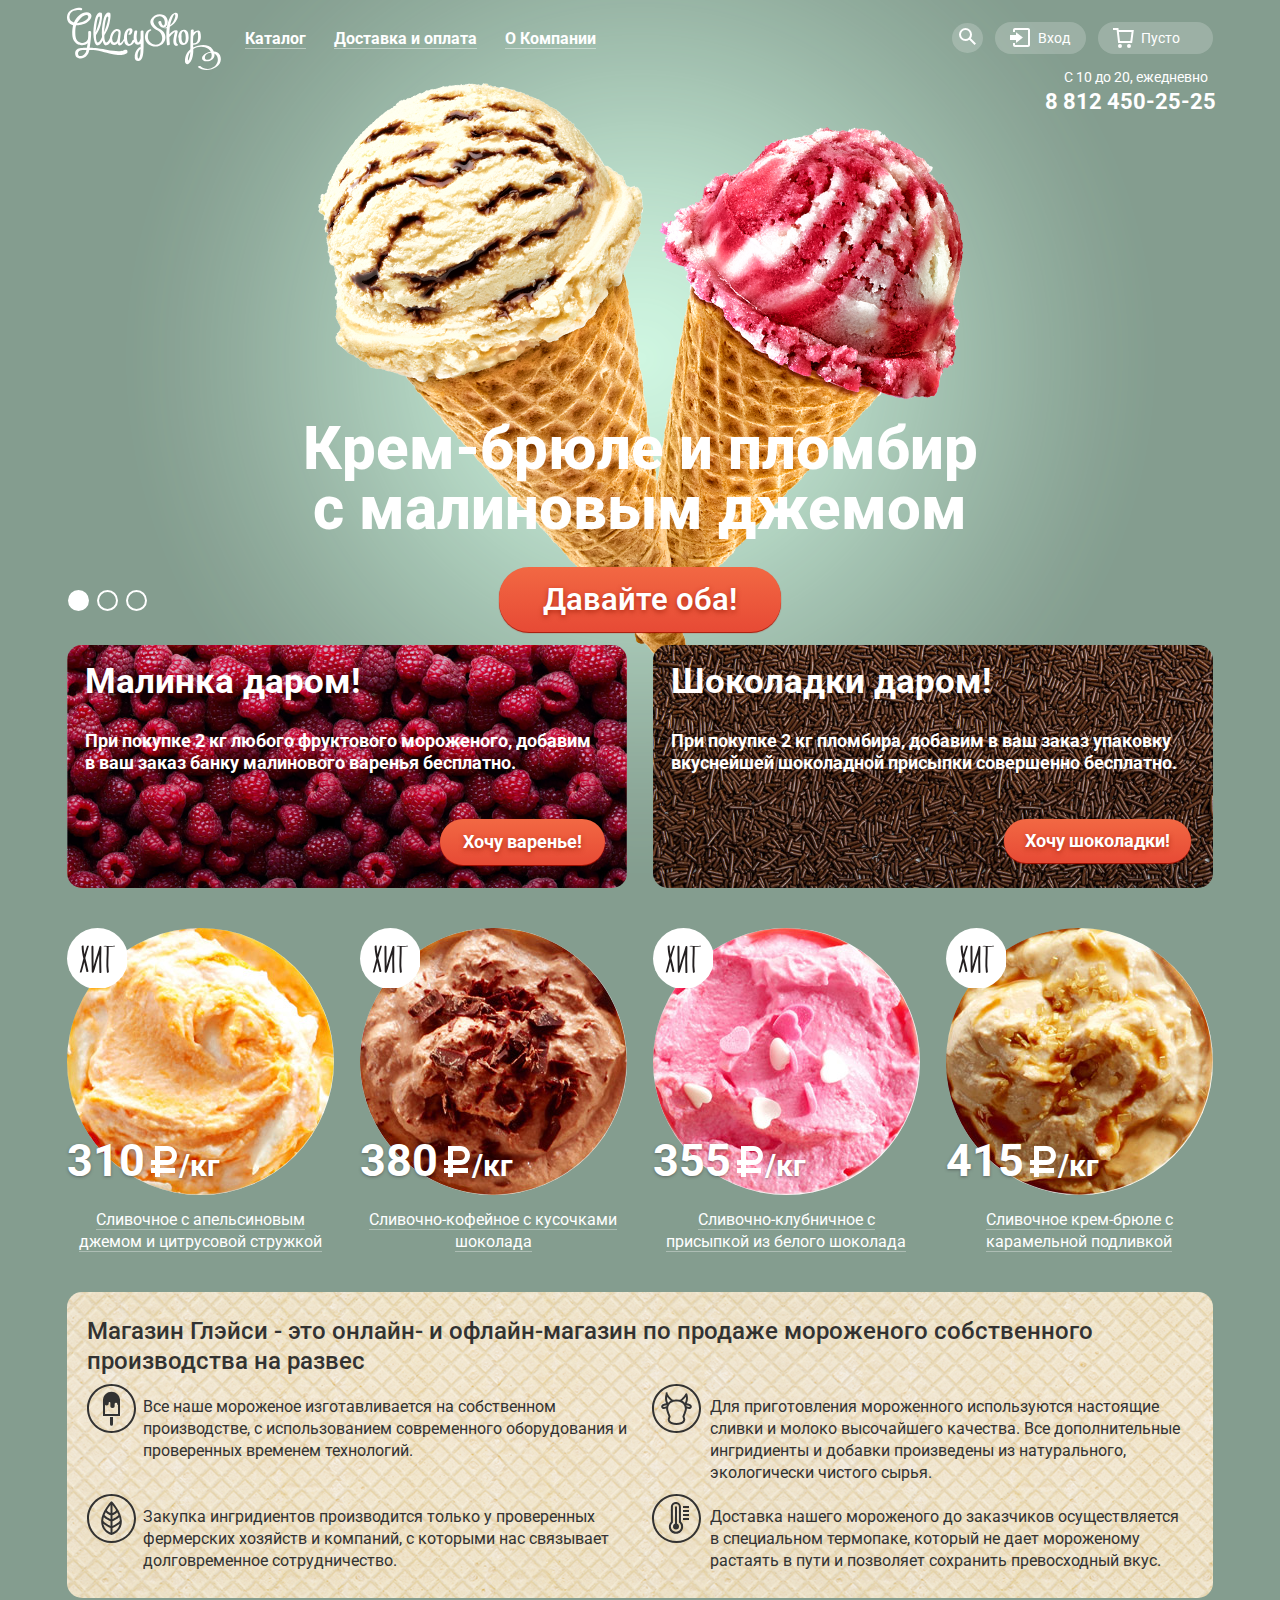
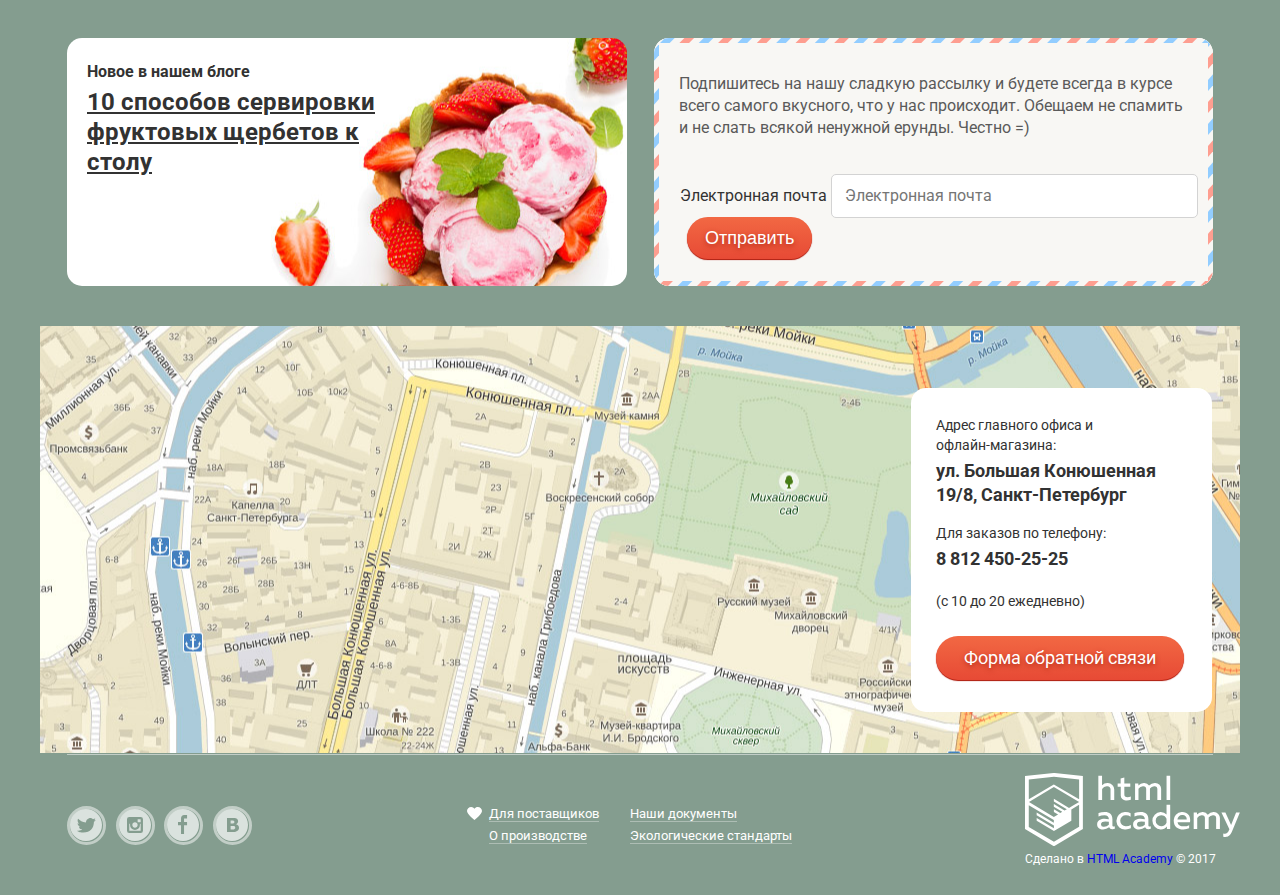
==== index.html @ 5b797793 "Декоративные элементы личного проекта3" ====
<!DOCTYPE html>
<html lang="ru">
  <head>
    <meta charset="utf-8">
    <title>HTML Academy: Глейси</title>
    <link href="https://fonts.googleapis.com/css?family=Roboto:400,500,700" rel="stylesheet">
    <link href="css/normalize.css" rel="stylesheet">
    <link rel="stylesheet" href="css/style.css">
  </head>

  <body>
    <input class="visually-hidden" type="radio" id="product-1" name="toggle" checked>
    <input class="visually-hidden" type="radio" id="product-2" name="toggle">
    <input class="visually-hidden" type="radio" id="product-3" name="toggle">

    <div class="site-wrapper">
      <header class="main-header">
        <nav class="main-navigation">
          <a class="main-header-logo" aria-label="Магазин мороженого Глэйси">
            <svg xmlns="http://www.w3.org/2000/svg" width="154" height="64" viewBox="0 0 154 64">
              <g fill="#FFF">
                <path d="M59.292 42.755c-.833-.25-2.153.373-2.153.373s-3.027 2.513-17.84-.378c-10.908-2.129-16.583-1.917-16.583-1.917s1.833-12.5 1.333-16c0 0 0-.917-1.083-.917s-1.75.417-1.75 1 .167 4.417-.25 7.083c0 0-1.417 4.251-6.167 3.917s-5.75-3.75-6.167-6.083-.666-8.833.584-11.5c0 0 7.167.25 11.667-3.583s4.25-7.167 2.083-8.583S15.883 5 12.049 8.5s-5.083 7-5.083 7-5.625-1.208-4.333-7.083C3.982 2.277 12.393 3 12.393 3c1.75.333 1.823.5 2.406-.083s1-2.083-1.75-2.167S2.049 2.021.466 7.5c-1.685 5.828 1.435 9.997 5.622 10.643 0 0-2.288 10.107.545 15.107s6.94 4.917 8.595 4.917 4.572-.916 5.405-2.25c0 0-.393 3.581-.724 4.88 0 0-6.935-.095-9.109 1.036-3.688 1.917-2.917 6.48-1.5 8.104 1.204 1.38 4.812 2.125 7.417.896 2.705-1.277 4.865-3.739 5.549-7.697 0 0 6.368-.469 12.534 1.364s14.756 3.556 17.34 3.556 8.046-.738 8.327-2.889c.186-1.438-.342-2.162-1.175-2.412zM15.862 9.328s3.281-2.5 4.844-.938c0 0 1.25 1.281.094 2.812-.656.869-2.396 3.589-10.656 4.938-.001.001 2.593-4.562 5.718-6.812zm.265 38.906s-4.531 2.469-5.047-.875c-.333-2.158.89-3.18 1.687-3.57s1.875-.879 6.579-.711c0 0 0 3.328-3.219 5.156z"/><path d="M73.576 24.477l-.002 6.77c-.007.038-.019.075-.021.115-.035.931-.418 1.734-.861 2.537a5.56 5.56 0 0 1-1.18 1.463c-.533.469-.877-.564-1.078-.985-1.391-2.915-.726-6.812-.187-9.862.257-1.454-2.706-1.077-2.936.222-.334 1.888-.869 5.118-.547 7.906-.587.101-1.167.366-1.341.737-.511 1.088-2.009 4.704-3.833 3.258-1.319-1.046-1.461-3.743-1.6-5.268-.191-2.111.154-4.267.816-6.266-.058.173 1.14-2.823 1.67-1.703.326.69.032 2.641-.608 3.122-1.571 1.182.875 1.67 1.824.956 1.802-1.356 3.05-5.708-.074-6.232-3.464-.581-5.438 2.923-6.163 5.697-.335 1.279-.563 3.074-.504 4.886-.481.832-2.097 3.533-3.047 4.026-1.125.584-1.104-.229-1.062-.75s.542-5.146.813-8.271c.175-2.014-.062-2.771-.5-3.646s-3.994-2.825-7.146.833c-2.183 2.534-2.912 4.927-3.08 7.054-.213.425-.443.873-.71 1.362-1.5 2.75-3.384 3.909-4.062 2-.594-1.672-.906-3.703-.75-6.188.005-.088 3.5-5 5.062-11.75s1.25-10.062.438-10.625-4.25-1.938-6.312 6.25c-1.523 6.047-2.137 12.5-1.565 17.879a41.603 41.603 0 0 1-1.229 2.434c-1.5 2.75-3.384 3.909-4.062 2-.594-1.672-.906-3.703-.75-6.188.005-.088 3.5-5 5.062-11.75s1.25-10.062.438-10.625-4.25-1.938-6.312 6.25-2.465 17.126-.5 23.125c0 0 1.081 3.375 3.103 3.125 1.671-.207 3.656-1.846 4.829-4.906.144.615.301 1.215.487 1.781 0 0 1.081 3.375 3.103 3.125 1.376-.17 2.964-1.32 4.14-3.423.711 1.839 2.239 3.34 4.213 2.985 2.667-.479 3.218-1.932 3.218-1.932s-.051 2.383 1.657 2.383c1.525 0 2.729-.889 3.938-3.159.409-.77.642-1.218.773-1.481.356 2.144 1.241 4.055 3.018 4.83 2.976 1.298 5.62-1.172 7.167-3.608.473 1.199 1.24 2.156 2.461 2.616 1.338.505 2.659.013 3.772-.928-.005 1.173-.016 2.346-.026 3.519-.584.001-1.239.143-1.547.415-3.203 2.825-4.598 6.241-4.195 10.521.233 2.48 2.576 3.597 4.725 2.662 3.101-1.35 3.57-6.021 3.83-8.836.625-6.829.139-13.939.139-20.791 0-1.293-2.906-.702-2.906.329zM30.252 13.281c.688-2.656 1.329-3.719 1.954-3.719s.938.719.469 3-1.987 8.626-4.094 12.75c0 0 .983-9.374 1.671-12.031zm8.418 0c.688-2.656 1.329-3.719 1.954-3.719s.938.719.469 3-1.987 8.626-4.094 12.75c0 0 .984-9.374 1.671-12.031zm12.859 12.427c-.074.58-.459 4.292-.959 6.292s-.953 2.78-2.583 3.438c-1.704.688-2.438-1.418-2.438-1.418-1.146-3.208.396-6.042 1.667-7.919s2.573-2.096 3.312-1.955a1.36 1.36 0 0 1 1.001 1.562zm21.972 18.056c-.038 2.683-.381 5.377-1.579 7.81-.701.146-1.029-.117-1.239-1.237a10.734 10.734 0 0 1 .049-3.251c.24-2.021 1.382-3.736 2.783-5.153-.007.61-.005 1.22-.014 1.831zM92.301 21.649c-2.541-1.229-4.811-3.29-5.715-6-1.279-3.827 2.928-6.647 6.275-6.474 3.488.181 5.137 3.625 4.967 6.709-.061 1.095-.748 3.557-2.096 2.277-.951-.906-1.369-2.375-1.566-3.632-.191-1.21-3.1-.495-2.898.776.578 3.657 4.527 7.689 7.898 3.863 3.014-3.418 1.656-9.462-2.574-11.233-4.523-1.893-10.135.077-12.529 4.327-2.732 4.85 2.748 9.598 6.629 11.321 6.225 3.338 6.455 14.054-1.818 14.126-3.43.03-6.619-2.438-7.693-5.609-.572-1.688-.279-7.553 2.014-8.003 1.807-.354 1.311-2.04-.453-1.693-3.713.727-5.08 5.515-4.721 8.858.576 5.341 5.578 8.339 10.631 8.295 4.682-.041 8.654-2.929 9.625-7.549.938-4.482-1.912-8.768-5.976-10.359z"/><path d="M110.881 37.532c-2.855-1.552-1.223-7.563-.791-9.875.279-1.492 1.555-3.794-.494-4.296-2.385-.584-5.223 1.687-7.277 3.858.012-2.506.17-4.999.553-7.478 3.088-1.576 5.4-3.821 7.182-7.395 1.295-2.604 1.941-7.971-2.461-6.422-3.986 1.403-5.377 6.017-6.619 9.688a29.258 29.258 0 0 0-1.094 4.378c-.398.16-.803.312-1.219.44-1.658.512-1.441 1.407.238.89.275-.085.543-.173.809-.263-.793 5.612-.256 11.49.248 17.02.049.54 2.969-.001 2.898-.777-.227-2.468-.414-4.922-.496-7.364.283-.104.52-.236.633-.387.889-1.175 1.982-2.203 3.08-3.177.299-.261.605-.513.92-.755l.459-.339c.674-.53.799-.543.381-.04-.061.916-.459 1.93-.625 2.832-.549 2.992-2.127 8.889 1.346 10.775.745.403 3.43-.715 2.329-1.313zm-6.486-24.101c.305-.897.715-1.77 1.094-2.636.473-1.082 1.73-4.768 2.645-3.004.729 1.404-.426 3.717-.938 5.067-.83 2.185-2.254 3.95-4.047 5.297.31-1.58.714-3.155 1.246-4.724z"/><path d="M121.635 30.527c.006-3.288-.375-7.506-4.303-7.863-4.309-.392-6.006 4.123-6.064 7.49-.004.274.135.456.35.569-.004 3.15.76 7.26 4.508 7.197 4.181-.068 5.505-3.714 5.509-7.393zm-4.998 5.475c-2.441-.971-2.219-5.203-2.053-7.24a.542.542 0 0 0-.246-.525c.301-2.017 1.082-5.03 2.863-3.506 1.416 1.211 1.445 4.148 1.521 5.835.053 1.144-.105 6.224-2.085 5.436zM153.135 48.58c-1.127-2.886-3.588-3.994-6.293-4.128a12.032 12.032 0 0 0-1.133-2.076c-3.91-5.788-13.189-5.019-19.475-1.948-.041-.913-.09-1.824-.129-2.73 2.533.127 5-.852 6.502-2.997 1.676-2.395 1.434-6.632.777-9.314-.619-2.525-3.088-2.072-4.93-1.234-.656.298-1.279.744-1.865 1.261.055-.672.111-1.345.16-2.014.111-1.542-2.842-1.153-2.941.203-.453 6.196-.297 12.366-.441 18.54-4.271 3.862-5.348 7.501-5.391 12.06-.02 2.271 1.934 3.961 3.982 2.386 2.895-2.224 3.771-6.629 4.172-9.984.178-1.491.197-3.009.16-4.528 4.49-2.941 10.635-3.149 15.205-.1.938.626 1.711 1.594 2.262 2.696-1.688.3-3.311.855-4.613 1.482-1.713.825-4.256 2.765-4.131 4.936.098 1.69 1.029 2.638 2.283 2.979.078.033.17.063.299.084 6.135.995 10.703-2.626 9.828-7.737 2.984 1.625 4.107 5.405 3.043 8.66-2.387 7.304-11.584 8.932-16.949 4.054-.574-.523-3.184.577-2.729.992 7.786 7.076 27.058.53 22.347-11.543zm-29.944-1.775c-.102 1.738-.459 3.549-1.145 5.143a22.06 22.06 0 0 1-.801 1.598s-.26.064-.316-.717c.025-2.858.809-5.577 2.346-7.892-.025.623-.048 1.245-.084 1.868zm3.129-17.858a.768.768 0 0 0 .146-.172c.516-.917 1.207-1.728 1.908-2.507.527-.586 1.119-1.138 1.803-1.539.324.162.654.991.777 2.131.303 2.772.439 10.096-3.945 9.407-.209-.033-.57.043-.947.171v-.039c-.06-2.478.075-4.967.258-7.452zm13.08 23.744c-.016-.003-.037-.001-.055-.003-1.689-.398-1.502-1.99-1.289-3.086.492-2.524 3.576-3.883 6.117-3.959 1.284 3.567.296 7.87-4.773 7.048z"/>
              </g>
            </svg>
          </a>
          <div class="container-navigation">
            <ul class="site-navigation">
              <li class="menu-item menu-item-catalog">
                <a href="catalog.html" aria-label="Каталог"><span class="catalog-label-link">Каталог</span></a>
                <ul class="menu2">
                  <li class="menu2-item"><a href="#" aria-label="Новинки"><b>Новинки</b></a></li>
                  <li class="menu2-item"><a href="catalog.html" aria-label="Сливочное">Сливочное</a></li>
                  <li class="menu2-item"><a href="#" aria-label="Щербеты">Щербеты</a></li>
                  <li class="menu2-item"><a href="#" aria-label="Фруктовый лед">Фруктовый лед</a></li>
                  <li class="menu2-item"><a href="#" aria-label="Мелорин">Мелорин</a></li>
                </ul>
              </li>
              <li class="menu-item">
                <a class="menu-item-link" href="#" aria-label="Доставка и оплата"><span class="catalog-label-link">Доставка и оплата</span></a>
              </li>
              <li class="menu-item">
                <a class="menu-item-link" href="#" aria-label="О компании"><span class="catalog-label-link">О Компании</span></a>
              </li>
            </ul>
            <ul class="user-navigation">
              <li class="search-navigation">
                <a class="search-button" href="#" aria-label="Поиск">
                  <p class="visually-hidden">Поиск</p>
                  <svg xmlns="http://www.w3.org/2000/svg" xmlns:xlink="http://www.w3.org/1999/xlink" width="17" height="17" viewBox="0 0 17 17">
                    <path fill="#fff" d="M16.958 15.527L11.75 10.32A6.455 6.455 0 0 0 13 6.5 6.5 6.5 0 1 0 6.5 13a6.465 6.465 0 0 0 3.839-1.263l5.205 5.204 1.414-1.414zM6.5 11C4.019 11 2 8.981 2 6.5S4.019 2 6.5 2 11 4.019 11 6.5 8.981 11 6.5 11z"/>
                  </svg>
                </a>
                <div class="search-form">
                  <form name="search"  method="post" action="#">
                    <input type="search" name="text" placeholder="Что ищем?" aria-label="Поиск по сайту">
                  </form>
                </div>
              </li>
              <li class="login-navigation">
                <a class="login-button" href="#" aria-label="Вход">Вход</a>
                <div class="login-form">
                  <form name="login" method="post" action="#">
                    <p class="login-form-item">
                      <label for="user-login"></label>
                      <input id="user-login" type="email" name="user-login" placeholder="Электронная почта">
                    </p>
                    <p class="login-form-item">
                      <label for="user-password"></label>
                      <input id="user-password" type="password" name="user-password" placeholder="Пароль">
                    </p>
                    <div class="login-form-link">
                      <p class="links">
                        <a class="login-link1" href="#" aria-label="Забыли пароль?">Забыли пароль?</a>
                        <a class="login-link2" href="#" aria-label="Новая регистрация">Новая регистрация</a>
                      </p>
                      <button class="button login-form-button" type="submit">Войти</button>
                    </div>
                  </form>
                </div>
              </li>
              <li class="basket">
                <a class="basket-button" href="#" aria-label="Корзина">Пусто</a>
              </li>
            </ul>
          </div>
        </nav>
      </header>

    <main>
      <h1 class="visually-hidden">Магазин мороженого "Глэйси"</h1>
      <div class="user-contact user-contact-index">
        <div class="info-contacts">
          <p>С 10 до 20, ежедневно</p>
          <p>
            <a class="tel" href="tel:+78124502525" aria-label="Телефон">8 812 450-25-25</a>
          </p>
        </div>
      </div>
      <section class="slider">
        <h2 class="visually-hidden">Слайдер</h2>
        <div class="slider-controls">
          <label for="product-1">Первый</label>
          <label for="product-2">Второй</label>
          <label for="product-3">Третий</label>
        </div>
        <ul class="slider-list">
          <li class="slider-item slide" id="slide1">
            <h3 class="slide-title">Крем-брюле и пломбир с малиновым джемом</h3>
            <a class="button slide-button" href="#">Давайте оба!</a>
          </li>
          <li class="slider-item slide" id="slide2">
            <h3 class="slide-title">Шоколадный пломбир и лимонный сорбет</h3>
            <a class="button slide-button" href="#">Давайте оба!</a>
          </li>
          <li class="slider-item slide" id="slide3">
            <h3 class="slide-title">Пломбир с помадкой и клубничный щербет</h3>
            <a class="button slide-button" href="#">Давайте оба!</a>
          </li>
        </ul>
      </section>
      <section class="presents">
        <h2 class="visually-hidden">Бонусы</h2>
        <div class="present-raspberry">
          <h3>Малинка даром!</h3>
          <p>При покупке 2 кг любого фруктового мороженого, добавим в ваш заказ банку малинового варенья бесплатно.</p>
          <a class="button btn-rsp">Хочу варенье!</a>
        </div>
        <div class="present-chocolate">
          <h3>Шоколадки даром!</h3>
          <p>При покупке 2 кг пломбира, добавим в ваш заказ упаковку вкуснейшей шоколадной присыпки совершенно бесплатно.</p>
          <a class="button btn-ch">Хочу шоколадки!</a>
        </div>
      </section>
      <section class="hits">
      	<h2 class="visually-hidden">Хиты:</h2>
        <ul class="catalog">
          <li class="catalog-item catalog-item-hit">
            <img class="catalog-item-img" src="img/1.jpg" width="267" height="267" alt="Сливочное с апельсиновым джемом и цитрусовой стружкой">
            <p class="catalog-item-price">
              <span class="value">310</span>
              <span class="weight">/кг</span>
            </p>
            <p class="catalog-item-name">
              <a href="#">Сливочное с апельсиновым джемом и цитрусовой стружкой</a>
            </p>
            <button type="button" class="button catalog-item-btn" name="catalog-item-btn"> Быстрый просмотр</button>
          </li>
          <li class="catalog-item catalog-item-hit">
            <img class="catalog-item-img" src="img/2.jpg" width="267" height="267" alt="Сливочно-кофейное с кусочками шоколада">
            <p class="catalog-item-price">
              <span class="value">380</span>
              <span class="weight">/кг</span>
            </p>
            <p class="catalog-item-name">
              <a href="#">Сливочно-кофейное с кусочками шоколада</a>
            </p>
            <button type="button" class="button catalog-item-btn" name="catalog-item-btn"> Быстрый просмотр</button>
          </li>
          <li class="catalog-item catalog-item-hit">
            <img class="catalog-item-img" src="img/3.jpg" width="267" height="267" alt="Сливочно-клубничное с присыпкой из белого шоколада">
            <p class="catalog-item-price">
              <span class="value">355</span>
              <span class="weight">/кг</span>
            </p>
            <p class="catalog-item-name">
              <a href="#">Сливочно-клубничное с присыпкой из белого шоколада</a>
            </p>
            <button type="button" class="button catalog-item-btn" name="catalog-item-btn"> Быстрый просмотр</button>
          </li>
          <li class="catalog-item catalog-item-hit">
            <img class="catalog-item-img" src="img/4.jpg" width="267" height="267" alt="Сливочное крем-брюле с карамельной подливкой">
            <p class="catalog-item-price">
              <span class="value">415</span>
              <span class="weight">/кг</span>
            </p>
            <p class="catalog-item-name">
              <a href="#">Сливочное крем-брюле с карамельной подливкой</a>
            </p>
            <button type="button" class="button catalog-item-btn" name="catalog-item-btn"> Быстрый просмотр</button>
          </li>
        </ul>
      </section>
      <div class="about-us">
        <h2>Магазин Глэйси - это онлайн- и офлайн-магазин по продаже мороженого собственного производства на развес</h2>
        <ul class="about-us-list">
          <li class="about-us-list1">
            <p>Все наше мороженое изготавливается на собственном производстве, с использованием современного оборудования и проверенных временем технологий.</p>
          </li>
          <li class="about-us-list2">
            <p>Для приготовления мороженного используются настоящие сливки и молоко высочайшего качества. Все дополнительные ингридиенты и добавки произведены из натурального, экологически чистого сырья.</p>
          </li>
          <li class="about-us-list3">
            <p>Закупка ингридиентов производится только у проверенных фермерских хозяйств и компаний, с которыми нас связывает долговременное сотрудничество.</p>
          </li>
          <li class="about-us-list4">
            <p>Доставка нашего мороженого до заказчиков осуществляется в специальном термопаке, который не дает мороженому растаять в пути и позволяет сохранить превосходный вкус.</p>
          </li>
        </ul>
      </div>
      <div class="useful-information">
        <h2 class="visually-hidden">Полезная информация</h2>
        <article class="blog-news">
          <h3> Новое в нашем блоге </h3>
          <a href="#" class="more-information">10 способов сервировки<br>фруктовых щербетов к столу</a>
        </article>
        <div class="mail-distrib">
          <p>Подпишитесь на нашу сладкую рассылку и будете всегда в курсе всего самого вкусного, что у нас происходит. Обещаем не спамить и не слать всякой ненужной ерунды. Честно =)</p>
          <form name="subscribe" method="post" action="https://echo.htmlacademy.ru">
            <label for="subscribe-email" class="visible-hidden">Электронная почта</label>
            <input type="email" name="subscribe-email" id="subscribe-email" placeholder="Электронная почта" required>
            <button type="submit" class="button subscribe-button" name="subscribe-submit">Отправить</button>
          </form>
        </div>
      </div>
      <section class="map">
        <h2 class="visually-hidden">Как до нас добраться</h2>
        <div class="map-form">
          <p class="map-address">Адрес главного офиса и<br>офлайн-магазина:<br>
            <b>ул. Большая Конюшенная<br>19/8, Санкт-Петербург</b>
          </p>
          <p class="map-contact">Для заказов по телефону:<br>
            <b>8 812 450-25-25</b><br>(с 10 до 20 ежедневно)
          </p>
          <a href="feedback.html" class="button map-contact-button">Форма обратной связи</a>
        </div>
      </section>
    </main>

    <footer class="main-footer">
      <ul class="footer-social">
        <li>
          <a class="social-button social-button-twitter" href="https://twitter.com" aria-label="Твиттер">
            <svg xmlns="http://www.w3.org/2000/svg" width="32" height="32" viewBox="0 0 32 32">
              <path fill="#FFF" d="M16 0C7.164 0 0 7.164 0 16c0 8.837 7.164 16 16 16 8.837 0 16-7.163 16-16 0-8.836-7.163-16-16-16zm7.944 12.809c-.251 6.516-3.463 10.832-10.992 10.702h-.486c-.447 0-4.543-.443-5.344-1.823 2.479.19 4.247-.406 5.12-1.136-1.048-.289-2.923-.461-3.251-2.848.384.104.618.221 1.299.113-1.307-.824-2.758-1.519-2.679-3.643.311.317 1.164.518 1.46.457-.768-.233-2.149-3.244-.974-4.781 1.984 1.79 4.075 3.482 7.804 3.643.227-2.214 1.24-3.699 3.168-4.325 1.84-.479 3.255.26 3.901 1.138.737-.224 1.453-.466 2.193-.685-.004.833-.569 1.463-.935 1.709.747.165 1.423-.475 1.423-.475-.184.963-1.094 1.725-1.707 1.954z"/>
            </svg>
          </a>
        </li>
        <li>
          <a class="social-button social-button-instagram" href="https://www.instagram.com/" aria-label="Инстаграм">
            <svg xmlns="http://www.w3.org/2000/svg" width="32" height="32" viewBox="0 0 32 32">
              <g fill="#FFF">
                <path d="M20.916 16a4.938 4.938 0 1 1-9.877 0c0-.394.051-.773.138-1.14h-.897v6.838h11.396V14.86h-.897c.086.367.137.746.137 1.14z"/><path d="M15.978 18.659c1.466 0 2.659-1.193 2.659-2.659s-1.193-2.659-2.659-2.659c-1.466 0-2.659 1.193-2.659 2.659s1.192 2.659 2.659 2.659zM18.637 10.302h3.039v3.039h-3.039z"/><path d="M16 0C7.164 0 0 7.164 0 16c0 8.837 7.164 16 16 16 8.837 0 16-7.163 16-16 0-8.836-7.163-16-16-16zm7.955 21.698a2.285 2.285 0 0 1-2.279 2.279H10.279A2.285 2.285 0 0 1 8 21.698V10.302a2.286 2.286 0 0 1 2.279-2.279h11.396a2.286 2.286 0 0 1 2.279 2.279v11.396z"/>
              </g>
            </svg>
          </a>
        </li>
        <li>
          <a class="social-button social-button-facebook" href="https://www.facebook.com" aria-label="Фейсбук">
            <svg xmlns="http://www.w3.org/2000/svg" width="32" height="32" viewBox="0 0 32 32">
              <path fill="#FFF" d="M16 0C7.164 0 0 7.163 0 16s7.164 16 16 16c8.837 0 16-7.164 16-16S24.837 0 16 0zm4.062 9.455h-3.021v3.444h3.021v3.445h-3.021v8.61H14.02v-8.61H11v-3.445h3.021V9.455c0-1.902 1.353-3.445 3.021-3.445h3.021v3.445z"/>
            </svg>
          </a>
        </li>
        <li>
          <a class="social-button social-button-vkontakte" href="https://vk.com" aria-label="Вконтакте">
            <svg xmlns="http://www.w3.org/2000/svg" width="32" height="32" viewBox="0 0 32 32">
              <g fill="#FFF">
                <path d="M16.637 14.495c.402-.019.719-.082.951-.188.326-.145.54-.33.641-.559.101-.229.15-.496.15-.797 0-.232-.058-.465-.174-.697-.116-.232-.322-.405-.617-.517-.264-.1-.592-.155-.984-.165a76.242 76.242 0 0 0-1.652-.014h-.339v2.965h.565c.571 0 1.057-.009 1.459-.028zM18.118 17.084c-.282-.081-.672-.125-1.166-.132a127.97 127.97 0 0 0-1.55-.009h-.79v3.493h.264c1.014 0 1.74-.003 2.18-.009a3.2 3.2 0 0 0 1.212-.245c.377-.157.633-.364.774-.625s.214-.562.214-.9c0-.446-.088-.788-.261-1.03-.17-.241-.464-.423-.877-.543z"/>
                <path d="M16 0C7.164 0 0 7.164 0 16c0 8.837 7.164 16 16 16 8.837 0 16-7.163 16-16 0-8.836-7.163-16-16-16zm6.602 20.531a3.73 3.73 0 0 1-1.124 1.327c-.552.415-1.161.71-1.823.886s-1.501.264-2.519.264h-6.121V8.987h5.443c1.13 0 1.957.038 2.48.113a5.126 5.126 0 0 1 1.561.5c.533.27.929.632 1.189 1.087.26.455.392.975.392 1.558 0 .678-.179 1.278-.536 1.795-.358.518-.863.92-1.517 1.208v.075c.917.182 1.642.559 2.179 1.13.537.571.807 1.325.807 2.261 0 .678-.138 1.283-.411 1.817z"/>
              </g>
            </svg>
          </a>
        </li>
      </ul>
      <div class="docs">
        <ul class="docs-info1">
          <li class="bold"><a href="#">Для поставщиков</a></li>
          <li><a href="#">О производстве</a></li>
        </ul>
        <ul class="docs-info2">
          <li><a href="#">Наши документы</a></li>
          <li><a href="#">Экологические стандарты</a></li>
        </ul>
      </div>
      <div class="footer-copyright">
        <a href="https://htmlacademy.ru/intensive/htmlcss">
          <svg id="Layer_1" data-name="Layer 1" xmlns="http://www.w3.org/2000/svg" viewBox="0 0 108.08 36.85">
            <title>logo-htmlacademy-small1</title>
            <path d="M44.61,26.88a2,2,0,0,0,.55-0.1v1.33a3.25,3.25,0,0,1-1.18.21,1.67,1.67,0,0,1-1.67-1,4.84,4.84,0,0,1-3.14,1.08c-1.51,0-2.91-.83-2.91-2.55,0-2.13,2-2.79,3.71-2.79a11.08,11.08,0,0,1,2.17.25v-0.3c0-1-.76-1.77-2.19-1.77a7.42,7.42,0,0,0-3,.64v-1.7a10.21,10.21,0,0,1,3.19-.55c2.36,0,3.81,1.12,3.81,3.65v3a0.54,0.54,0,0,0,.49.59h0.17Zm-6.44-1.13A1.35,1.35,0,0,0,39.63,27h0.11a3.39,3.39,0,0,0,2.41-1V24.58a9.72,9.72,0,0,0-1.81-.21c-1,0-2.16.33-2.16,1.38h0Zm12.36-6.11a5,5,0,0,1,2.57.64V22a4.08,4.08,0,0,0-2.3-.7,2.75,2.75,0,1,0,0,5.49,5,5,0,0,0,2.43-.64v1.71a6.27,6.27,0,0,1-2.76.57A4.21,4.21,0,0,1,46,24.51q0-.21,0-0.41a4.32,4.32,0,0,1,4.18-4.46h0.38Zm12.17,7.24a2,2,0,0,0,.55-0.1v1.33a3.25,3.25,0,0,1-1.18.21,1.67,1.67,0,0,1-1.67-1,4.84,4.84,0,0,1-3.14,1.08c-1.51,0-2.91-.83-2.91-2.55,0-2.13,2-2.79,3.71-2.79a11.08,11.08,0,0,1,2.17.25v-0.3c0-1-.76-1.77-2.19-1.77a7.42,7.42,0,0,0-3,.64v-1.7a10.21,10.21,0,0,1,3.19-.55c2.36,0,3.81,1.12,3.81,3.65v3a0.54,0.54,0,0,0,.49.59h0.17Zm-6.44-1.13A1.35,1.35,0,0,0,57.73,27h0.11a3.39,3.39,0,0,0,2.41-1V24.58a9.72,9.72,0,0,0-1.81-.21c-1.06,0-2.16.33-2.16,1.38h0ZM73,16V28.2H71.35V26.88a3.88,3.88,0,0,1-3.19,1.54,4.4,4.4,0,0,1,0-8.78,3.81,3.81,0,0,1,3,1.3V16H73Zm-4.53,5.22a2.76,2.76,0,1,0,0,5.52A2.86,2.86,0,0,0,71.15,25V23A2.91,2.91,0,0,0,68.49,21.27ZM79,19.64c3.31,0,4.46,2.68,3.92,5.09H76.7c0.21,1.5,1.67,2.11,3.19,2.11a6.11,6.11,0,0,0,2.64-.59v1.6a7.14,7.14,0,0,1-3,.57C77,28.42,74.78,27,74.78,24a4.18,4.18,0,0,1,4-4.39H79Zm0.09,1.54a2.28,2.28,0,0,0-2.44,2.1v0.06H81.3A2,2,0,0,0,79.13,21.18Zm5.73,7V19.87h1.65v1a3.81,3.81,0,0,1,2.78-1.27A2.86,2.86,0,0,1,91.89,21a4.12,4.12,0,0,1,2.91-1.33A3.06,3.06,0,0,1,98,23V28.2h-1.9V23.05a1.59,1.59,0,0,0-1.42-1.75H94.42a2.8,2.8,0,0,0-2.07,1.12V28.2h-1.9V23.05A1.59,1.59,0,0,0,89,21.31H88.8a3,3,0,0,0-2.21,1.29v5.63H84.86Zm21.31-8.33h1.9l-3.91,9.46c-0.9,2.17-2.09,2.86-3.35,2.86a4.76,4.76,0,0,1-1.1-.14V30.46a2.86,2.86,0,0,0,.85.12c0.9,0,1.58-.64,2.07-1.9l0.17-.42-4-8.4h2l2.86,6.29ZM38.73,1.46V6.22a3.81,3.81,0,0,1,2.7-1.14,3.25,3.25,0,0,1,3.44,3.4v5.15H43V8.72a1.81,1.81,0,0,0-1.61-2h-0.3a2.93,2.93,0,0,0-2.32,1.39v5.52h-1.9V1.46h1.9ZM49.94,2.31v3h3V6.91h-3v3.81c0,1.1.5,1.46,1.58,1.46a4.49,4.49,0,0,0,1.69-.33v1.6A6.8,6.8,0,0,1,51,13.8a2.55,2.55,0,0,1-2.86-2.74V6.89H46.58V5.26h1.5V2.74Zm5.4,11.31V5.28H57v1A3.81,3.81,0,0,1,59.77,5a2.86,2.86,0,0,1,2.6,1.33A4.12,4.12,0,0,1,65.28,5,3.06,3.06,0,0,1,68.44,8.4v5.21h-1.9V8.46a1.59,1.59,0,0,0-1.42-1.75H64.89a2.8,2.8,0,0,0-2.07,1.12v5.78h-1.9V8.46A1.59,1.59,0,0,0,59.5,6.71H59.27A3,3,0,0,0,57.06,8v5.63H55.34ZM71.17,1.45H73V13.6H71.17V1.45ZM14.71,0H14.55L0,1.54V28.21l14.55,8.66,14.55-8.66V1.54Zm12.5,27.1L14.55,34.64,1.9,27.12V16.18l12.59,7.5V25L5.86,19.9v1.31l8.68,5.21v1.39L5.87,22.65V24l8.68,5.21,8.75-5.24V18.31L27.2,16V27.12Zm0-12.53-3.48,2-1.6,1L14.51,13v1.31L21,18.23H21l-0.14.09-1,.54-5.37-3.2V17l4.24,2.52-1,.67-3.2-1.9v1.31l2.1,1.24L14.5,22.1,2,14.65,14.51,7.11Zm0-1.32L14.49,5.76,1.91,13.25v-10L14.56,1.92,27.21,3.25v10h0Z" transform="translate(0 -0.02)" fill="#fff"/>
          </svg>
        </a>
        <p>Сделано в <a class="copiright" href="https://htmlacademy.ru/intensive/htmlcss">HTML Academy</a> &#169; 2017</p>
      </div>
    </footer>

    </div>

    <div class="modal">
      <div class="modal-form feedback-form">
        <h2>Мы обязательно вам ответим!</h2>
        <form class="user" name="user" method="post" action="#">
          <p class="feedback-item">
            <label class="visually-hidden" for="user-name"></label>
            <input id="user-name" type="text" name="user-name" placeholder="Как вас зовут?">
          </p>
          <p class="feedback-item">
            <label class="visually-hidden" for="user-email"></label>
            <input id="user-email" type="email" name="user-email" placeholder="Электронная почта">
          </p>
          <textarea class="feedback-text" cols="80" rows="8" placeholder="Напишите что-нибудь..."></textarea>
          <button class="button feedback-button" type="submit">Отправить</button>
        </form>
        <button class="feedback-button-close" type="button">Закрыть</button>
      </div>
    </div>
  </body>
</html>
---- css/style.css ----
body {
  margin: 0;
  padding: 0;
  font-family: "Roboto", "Arial", sans-serif;
  font-size: 16px;
  line-height: 22px;
  color: #ffffff;
}

a {
  text-decoration: none;
}

.visually-hidden {
  position: absolute;
  width: 1px;
  height: 1px;
  margin: -1px;
  border: 0;
  padding: 0;
  clip: rect(0 0 0 0);
  overflow: hidden;
}

.site-wrapper {
  background-color: #849d8f;
  background-repeat: no-repeat;
  background-position: center top;
  transition: background-image 0.5s ease, background-color 0.5s ease;
}

.catalog-background {
  background-image: linear-gradient(to bottom, #9cb0a5 1%, #849d8f 40%);
}

.site-wrapper::before,
.site-wrapper::after {
  content: "";
  visibility: hidden;
}

.site-wrapper::before {
  background-image: url("../img/slide2.png");
}

.site-wrapper::after {
  background-image: url("../img/slide3.png");
}

.main-header {
  width: 1200px;
  margin: 0 auto;
}

.main-navigation {
  display: flex;
  height: 77px;
  font-size: 16px;
  line-height: 18px;
}

.main-header-logo {
  align-self: flex-end;
  margin-right: 10px;
  margin-left: 27px;
  margin-bottom: 2px;
  width: 180px;
}

.site-navigation,
.menu2,
.user-navigation {
  list-style: none;
}

.container-navigation {
  width: 100%;
  margin-bottom: 6px;
  display: flex;
  justify-content: space-between;
}

.navigation-catalog {
  margin-bottom: 4px;
}

.site-navigation {
  margin: 0;
  margin-bottom: -3px;
  padding: 0;
  width: 385px;
  display: flex;
  align-items: center;
}

.menu-item {
  padding-top: 16px;
  padding-bottom: 12px;
}

.catalog-label-link {
  border-bottom: 1px solid rgba(255, 255, 255, 0.4);
}

.menu-item > a {
  padding: 7px 14px;
  color: #ffffff;
  font-weight: bold;
}

.menu-item > .general {
  background-color: #d07058;
  border-radius: 15px;
}

.general span {
  border-bottom: none;
}

.menu-item > a:hover,
.menu-item > a:focus {
  border: none;
  border-radius: 20px;
  color: #333333;
  background-color: #f7f6f3;
}

.menu-item > a:active{
  background-color: rgba(234, 234, 234, 1);
  box-shadow: inset 0px 2px 1px 0px rgb(105, 105, 105);
}

.menu-item-catalog {
  position: relative;
}

.menu-item-catalog:hover .menu2 {
  display: block;
}

.menu2 {
  position: absolute;
  top: 45px;
  left: -6px;
  z-index: 1;
  display: none;
  min-width: 143px;
  margin: 0;
  padding: 0;
  border-radius: 5px;
  background-color: #f8f7f4;
}

.menu2 b {
  display: block;
  margin: 0;
  padding: 10px 0px 12px 19px;
  font-size: 14px;
  line-height: 16px;
  font-weight: bold;
  color: #323232;
  border-bottom: 1px solid #d1d0ce;
}

.menu2 a {
  display: block;
  padding: 9px 0px 6px 19px;
  font-size: 14px;
  line-height: 16px;
  font-weight: normal;
  color: #323232;
  border: none;
}

.menu2-item .general {
  color: #ffffff;
  background-color: rgb(208, 112, 88);
}

.menu2-item a:hover,
.menu2-item a:focus {
  background-color: rgba(208, 112, 88, 0.2);

}

.menu2-item a:active {
  background-color: rgba(208, 112, 88, 0.5);
}

.menu2 li:last-child {
  margin-bottom: 8px;
}

.user-navigation {
  display: flex;
  flex-wrap: wrap;
  align-items: center;
  margin: 0;
  padding: 0;
  width: 310px;
}

.user-navigation li:not(:last-child) {
  margin-right: 12px;
}

.user-navigation>li:first-child {
  margin-left: 22px;
}

.search-button,
.login-button,
.basket-button {
  padding: 8px 35px;
  border-radius: 20px;
  font-size: 14px;
  line-height: 16px;
  color: #ffffff;
  background-color: rgba(255, 255, 255, 0.2);
}

.search-button:hover,
.login-button:hover,
.basket-button:hover,
.search-button:focus,
.login-button:focus,
.basket-button:focus {
  color: #323232;
  background-color: rgba(255, 255, 255, 1);
}

.search-navigation {
  position: relative;
  margin-bottom: 3px;
  padding-top: 16px;
  padding-bottom: 12px;
}

.search-navigation a {
  padding: 7px 7px 7px 7px;
  border-radius: 50%;
}

.search-navigation svg {
  position: relative;
  top: 2px;
}

.search-button {
  width: 33px;
  height: 33px;
}

.search-navigation:hover .search-form {
  display: block;
}

.search-form {
  position: absolute;
  right: 0;
  top: 47px;
  display: none;
  margin: 0;
  padding: 0;
  padding: 20px 15px;
  border-radius: 5px;
  list-style: none;
  background-color: #f8f7f4;
}

.search-form input {
  width: 300px;
  padding: 9px;
  border: 1px solid #d3d3d3;
  border-radius: 5px;
  font: inherit;
  background-color: #ffffff;
  color: #323232;
}

.search-form input:hover {
  padding: 8px;
  border: 2px solid rgba(154,154,154,0.52);
  color: #323232;
}

.search-form input:focus {
  padding: 8px;
  border: 2px solid rgba(46,136,228,0.52);
  сolor: #323232;
}

.search-button:hover path,
.search-button:focus path {
  fill: #000;
}

.login-navigation {
  position: relative;
  padding-top: 16px;
  padding-bottom: 12px;
}

.login-button {
  padding-right: 16px;
  padding-left: 16px;
}

.login-button,
.basket-button {
  position: relative;
  padding-left: 43px;
}

.basket-button {
  padding-right: 15px;
}

.login-button::before,
.basket-button::before {
  content: "";
  position: absolute;
  top: 6px;
  left: 15px;
  width: 21px;
  height: 21px;
}

.login-button::before {
  background-image: url("../img/entrance.svg");
  background-repeat: no-repeat;
  background-position: 0 0;
}

.basket-button::before {
  background-image: url("../img/basket.svg");
  background-repeat: no-repeat;
  background-position: 0 0;
}

.basket .basket-button {
  padding-right: 33px;
}

.basket-full .basket-button::before {
  padding-top: 16px;
  padding-bottom: 12px;
  background-image: url("../img/basket-red.svg");
  background-repeat: no-repeat;
  background-position: 0 0;
}

.login-button:focus::before,
.login-button:hover::before {
  background-image: url("../img/entrance-black.svg");
}

.basket-button:focus::before,
.basket-button:hover::before {
  background-image: url("../img/basket-black.svg");
}

.basket-full > a {
  color: #323232;
  background-color: rgba(255, 255, 255, 1);
}

.basket-full a:focus::before,
.basket-full a:hover::before {
  background-image: url("../img/basket-red.svg");
}

.login-navigation:hover .login-form {
  display: block;
}

.login-form {
  position: absolute;
  right: -3px;
  top: 45px;
  z-index: 1;
  display: none;
  margin: 0;
  padding: 20px;
  border-radius: 5px;
  list-style: none;
  background: #f8f7f4;
}

.login-form-item {
  margin: 0;
  margin-bottom: 20px;
  padding: 0;
}

.login-form input {
  width: 212px;
  padding: 12px;
  font: inherit;
  color: #323232;
  background-color: #ffffff;
  border: 1px solid #d3d3d3;
  border-radius: 5px;
}

.login-form input:focus {
  border: 2px solid  rgba(46,136,228,0.52);
  padding: 11px;
  color: #323232;
}

.login-form input:hover {
  border: 2px solid rgba(154,154,154,0.52);
  padding: 11px;
  color: #323232;
}

.login-form1,
.login-form2 {
  display: block;
  font-size: 13px;
  line-height: 24px;
  color: #323232;
  text-decoration: underline;
  background: transparent;
}

.login-form1:hover,
.login-form2:hover,
.login-form1:focus,
.login-form2:focus
.login-form1:active,
.login-form2:active {
  color: #ffbc9e;
}

.login-form-link {
  display: flex;
  flex-direction: row-reverse;
  justify-content: space-between;
  align-items: flex-start;
}

.links {
  margin: 0;
  margin-left: 17px;
}

.login-form-button {
  padding: 10px 23px;
  border-radius: 20px;
  font-size: 18px;
  line-height: 24px;
  font-weight: bold;
}

.basket {
  padding-top: 16px;
  padding-bottom: 12px;
}

.basket-full {
  position: relative;
}

.basket-full:hover .basket-form {
  display: block;
}

.basket-form {
  position: absolute;
  right: 0px;
  top: 45px;
  z-index: 1;
  display: none;
  margin: 0;
  padding: 0;
  padding: 10px 15px;
  width: 510px;
  border-radius: 5px;
  list-style: none;
  font-size: 13px;
  line-height: 16px;
  color: #323232;
  background-color: #f8f7f4;
}

.basket-form > li{
  display: flex;
  flex-direction: column;
}

.basket-form2 {
  margin: 0;
  padding: 0;
  width: 520px;
  min-height: 107px;
  list-style: none;
}

.basket-item {
  position: relative;
  min-height: 51px;
  font-size: 13px;
  line-height: 16px;
  color: #323232;
  display: flex;
  align-items: center;
}

.basket-item a {
  display: flex;
  color: #323232;
}

.basket-item2 {
  padding-bottom: 17px;
  border-bottom: 1px solid #cacac7;
}

.basket-item2 .basket-item-title {
  align-self: flex-end;
}

.delete-basket {
  position: absolute;
  left: -2px;
  top: 25px;
  width: 9px;
  height: 9px;
  font-size: 0;
  background-color: transparent;
  border: 0;
  cursor: pointer;
}

.delete-basket::before,
.delete-basket::after {
  content: "";
  position: absolute;
  top: 0;
  left: 0;
  width: 14px;
  height: 1px;
  background-color: #231f20;
}

.delete-basket::before {
  transform: rotate(45deg);
}

.delete-basket::after {
  transform: rotate(-45deg);
}

.basket-item-img {
  margin-right: 14px;
  margin-left: 25px;
}

.basket-item-title {
  display: block;
  width: 217px;
}

.basket-item-title,
.basket-item-cost {
  margin-right: 30px;
}

.basket-item-cost b {
  font-size: 13px;
  line-height: 16px;
  color: #999999;
  font-weight: 500;
}

.basket-cost {
  min-height: 47px;
}

.basket-cost span {
  margin-right: 14px;
  margin-left: auto;
  font-size: 15px;
  line-height: 18px;
  color: #323232;
  font-weight: 700;
}

.basket-order-button {
  align-self: flex-end;
  padding: 10px 15px;
  margin-bottom: 10px;
  font-size: 18px;
  line-height: 24px;
  font-weight: 700;
}

main {
  box-sizing: border-box;
  width: 1200px;
  min-width: 940px;
  margin: 0 auto;
  padding: 0px 27px;
}

main h1 {
  margin-top: 2px;
  margin-bottom: 25px;
  padding: 0;
  font-size: 35px;
  line-height: 41px;
}

.user-contact {
  display: flex;
  align-items: center;
  justify-content: space-between;
  margin: 0;
  padding: 0;

  margin-top: -8px;
  margin-bottom: 30px;

  font-size: 14px;
  line-height: 14px;
}

.info-contacts a {
  font-size: 22px;
  line-height: 24px;
  font-weight: 700;
  color: #ffffff;
}

.contact-info a:hover,
.contact-info a:focus,
.contact-info a:active {
  color: #ffbc9e;
}

.user-contact a:hover,
.user-contact a:focus,
.user-contact a:active {
  color: #ffbc9e;
}

.user-contact-index {
  justify-content: flex-end;
}

.user-contact-index .info-contacts {
  padding-top: 4px;
}

.user-contact-index .info-contacts {
  margin-top: -3px;
  margin-right: -25px;
}

.info-contacts p {
  margin: 0;
  padding: 0;
}

.info-contacts p:first-of-type {
  margin-bottom: 6px;
  padding-left: 10px;
}

.slider {
  width: 1105px;
  margin: 0 auto;
  padding: 0 20px;
  position: relative;
  padding-top: 275px;
  text-align: center;
  color: #ffffff;
}

.slider-list {
  margin: 0;
  padding: 0;
  list-style: none;
}

.slide-title {
  width: 700px;
  margin: 0 auto;
  margin-bottom: 28px;
  font-size: 60px;
  line-height: 60px;
  font-weight: 800;
}

.slider-controls {
  position: absolute;
  bottom: 20px;
  left: 0;
  z-index: 20;
  font-size: 0;
}

.slider-controls label {
  display: inline-block;
  width: 17px;
  height: 17px;
  margin-right: 8px;
  vertical-align: top;
  background-color: transparent;
  border: 2px solid #ffffff;
  border-radius: 50%;
  cursor: pointer;
}

.slide {
  display: none;
}

.slider-controls label:hover {
  background-color: rgba(255,255,255,0.4);
}

#product-1:checked ~ .site-wrapper #slide1,
#product-2:checked ~ .site-wrapper #slide2,
#product-3:checked ~ .site-wrapper #slide3 {
  display: block;
}

#product-1:checked ~ .site-wrapper label[for="product-1"],
#product-2:checked ~ .site-wrapper label[for="product-2"],
#product-3:checked ~ .site-wrapper label[for="product-3"] {
  background-color: #ffffff;
}

#product-1:checked ~ .site-wrapper {
  background-color: #849d8f;
  background-image: url("../img/slide1.png");
}

#product-2:checked ~ .site-wrapper {
  background-color: #8996a6;
  background-image: url("../img/slide2.png");
}

#product-3:checked ~ .site-wrapper {
  background-color: #9d8b84;
  background-image: url("../img/slide3.png");
}

.slide-button {
  padding: 12px 44px;
  font-weight: 600;
  font-size: 31px;
  line-height: 41px;
}

.button {
  display: inline-block;
  text-align: center;
  color: #ffffff;
  vertical-align: top;
  text-decoration: none;
  text-shadow: 0 2px 5px rgba(160, 32, 11, 0.76);
  background-color: #f26843;
  background-image: linear-gradient(to bottom, #f26843 0%, #e74a35 100%);
  border-radius: 30px;
  box-shadow: 0 1px 1px rgba(172, 16, 0, 1);
  border: none;
  cursor: pointer;
}

.button:hover,
.button:focus {
  background-color: #ed705e;
  background-image: linear-gradient( 90deg, #ed705e 0%, #f58669 100%);
  box-shadow: 0px 2px 0px 0px rgba(172, 16, 0, 1);
}

.button:active{
  background-color: #e74a35;
  box-shadow: inset 0px 2px 2px 0px rgba(148, 39, 24, 1);
}

.presents{
  padding: 0;
  padding-top: 13px;
  display: flex;
  justify-content: space-between;
  font-weight: 700;
}

.presents > div {
  display: flex;
  flex-direction: column;
  width: 560px;
  min-height: 206px;
  padding-bottom: 23px;
  border-radius: 15px;
  font-size: 18px;
  line-height: 22px;
  color: white;
}

.presents p,
.presents h3 {
  margin: 0;
  padding: 0;
  padding-left: 18px;
  padding-right: 25px;
  padding-top: 15px;
}

.present-raspberry h3,
.present-chocolate h3 {
  padding-top: 16px;
  padding-bottom: 13px;
  font-size: 35px;
  line-height: 41px;
}

.present-raspberry{
  background-color: #b20026;
  background-image: url("../img/raspberry.jpg");
  background-position: 50% 50%;
  background-repeat: no-repeat;
  background-size: cover;
}

.present-chocolate{
  background-color: #4d2811;
  background-image: url("../img/chocolate.jpg");
  background-position: 50% 50%;
  background-repeat: no-repeat;
  background-size: cover;
}

.presents .btn-rsp,
.presents .btn-ch {
  align-self: flex-end;
  margin-right: 22px;
  margin-top: 45px;
  padding: 12px 23px;
}

.presents .btn-ch {
  padding: 11px 21px;
}

.hits{
  padding-top: 40px;
  min-height: 363px;
}

.catalog-item-name a{
  color: #ffffff;
  border-bottom: 1px solid #adbdb4;
}

.catalog-item-name a:hover,
.catalog-item-name a:focus,
.catalog-item-name a:active{
  color: #ffbc9e;
  border-bottom-color: #ffbc9e;
}

.about-us{
  min-height: 256px;
  margin: 0px;
  padding: 24px 20px;
  border-radius: 15px;
  color: #323232;
  background-color: #f1e8d5;
  background-image: url("../img/waffles.jpg");
  background-position: top left;
  background-repeat: repeat;
  background-size: auto;
}

.about-us h2{
  margin: 0;
  padding: 0;
  font-size: 24px;
  line-height: 30px;
  font-weight: 500;
}

.about-us-list{
  list-style: none;
}

.useful-information{
  padding: 0;
  margin: 40px 0px;
  min-height: 220px;
  display: flex;
  justify-content: space-between;
}

.blog-news,
.mail-distrib{
  width: 560px;
  padding-bottom: 22px;
  border-radius: 15px;
}

.mail-distrib{
  width: 549px;
  padding-bottom: 22px
}

.blog-news{
  margin-right: auto;
  color: #323232;
  background-color: #ffffff;
  background-image: url("../img/strawberry.jpg");
  background-position: 17% 39%;
  background-repeat: no-repeat;
  background-size: auto;
}

.blog-news h3{
  margin: 0;
  margin-top: 23px;
  margin-left: 20px;
  font-size: 16px;
  line-height: 22px;
}

.more-information{
  display: block;
  width: 52%;
  margin-left: 20px;
  margin-top: 4px;
  font-size: 24px;
  line-height: 30px;
  color: #323232;
  font-weight: bold;
  text-decoration: underline;
}

.useful-information a:hover,
.useful-information a:focus,
.useful-information a:active{
  color: #e84d37;
  border-bottom-color: #f9cdc4;
}

.mail-distrib{
  color: #323232;
  background-color: #f8f7f4;
  border: 5px solid #fe9e90;
  border-image: url("../img/bg-post.svg") 5 round round;
}

.mail-distrib p{
  margin: 30px 20px;
  color: #5a5a5a;
}

.mail-distrib form{
  margin-left: 21px;
  padding-top: 5px;
}

.mail-distrib input[type="email"]{
  font: inherit;
  color: #323232;
  background-color: #ffffff;
  border: 1px solid #d3d3d3;
  border-radius: 5px;
  padding: 10px 13px;
  width: 339px;
}

.mail-distrib input[type="email"]:focus{
  border: 2px solid rgba(46,136,228,0.52);
  padding: 9px 12px;
  color: #323232;
}

.mail-distrib input[type="email"]:hover{
  border: 2px solid rgba(154,154,154,0.52);
  padding: 9px 12px;
  color: #323232;
}

.subscribe-button{
  font-size: 18px;
  line-height: 24px;
  padding: 9px 18px;
  margin-left: 7px;
  margin-top: -1px;
}

.map{
  height: 427px;
  margin: 0 -27px;
  margin-bottom: 1px;
  display: flex;
  justify-content: flex-end;
  align-items: center;
  position: relative;
  color: #323232;
  background-color: #c7c6c5;
  background-image: url("../img/map.jpg");
  background-position: 50% 50%;
  background-repeat: no-repeat;
  background-size: cover;
}

.map-form{
  position: absolute;
  top: 62px;
  right: 28px;
  width: 252px;
  padding-top: 27px;
  padding-left: 25px;
  padding-right: 24px;
  border-radius: 15px;
  font-size: 14px;
  line-height: 20px;
  background-color: #ffffff;
}

.map-address{
  margin: 0;
  padding: 0;
}

.map-contact {
  margin: 0;
  margin-top: 16px;
  padding: 0;
}

.map-form b {
  display: block;
  margin-top: 4px;
  font-size: 18px;
  line-height: 24px;
}

.map-contact-button {
  margin-top: 25px;
  margin-bottom: 32px;
  padding: 10px 28px;
  font-size: 18px;
  line-height: 24px;
}

.main-footer{
  width: 1146px;
  margin: 0 auto;
  padding: 28px 0px 27px 0px;
  display: -webkit-box;
  display: -ms-flexbox;
  display: flex;
  justify-content: space-between;
  align-items: center;
  border-top: 1px solid rgba(255,255,255,0.5);
  font-size: 14px;
  line-height: 18px;
}

.footer-social{
  width: 185px;
  margin: 0;
  padding: 0;
  display: flex;
  justify-content: space-between;
  list-style: none;
}

.docs {
  display: flex;
  width: 345px;
  margin-top: -10px;
  font-size: 13px;
  line-height: 18px;
  list-style: none;
}

.docs-info1,
.docs-info2 {
  margin: 0;
  padding: 0;
  display: flex;
  flex-direction: column;
  list-style: none;
}

.docs-info1 li:first-of-type,
.docs-info2 li:first-of-type {
  margin-top: 8px;
}

.docs-info1 li:last-of-type,
.docs-info2 li:last-of-type {
  padding-top: 4px;
}

.social-button{
  display: block;
  width: 33px;
  height: 33px;
  border: 3px solid rgba(255, 255, 255, 0.5);
  border-radius: 50%;
}

.social-button:hover{
  border: 3px solid rgba(255, 255, 255, 0.7);
}

.social-button:active{
  border: 3px solid rgba(255, 255, 255, 0.7);
}

.social-button path{
  fill: #ffffff;
  opacity: 0.7;
}

.social-button:hover path,
.social-button:focus path{
  opacity: 1;
}

.social-button:active path{
  fill: #e6ebe9;
}

.footer-social a,
.docs-info1 a,
.docs-info2 a,
.copyright{
  color: #ffffff;
}

.docs-info1 a,
.docs-info2 a,
.copyright {
    border-bottom: 1px solid #adbdb4;
}

.docs-info1 a:hover,
.docs-info2 a:hover,
.copyright:hover,
.docs-info1 a:focus,
.docs-info2 a:focus
.copyright:focus,
.docs-info1 a:active,
.docs-info1 a:active,
.copyright.general{
  color: #ffbc9e;
  border-bottom-color: #ffbc9e;
}

.social::before{
  content: "";
  position: absolute;
  top: 10px;
  width: 60px;
  height: 60px;
  background-repeat: no-repeat;
  background-position: 0 0;
}

a .bold {
  font-weight: bold;
}

.docs-info1 li:first-of-type::before{
  content: "";
  position: absolute;
  left: -22px;
  top: 10px;
  width: 15px;
  height: 15px;
  background-image: url("../img/heart.svg");
  background-repeat: no-repeat;
  background-position: 0 0;
}

.user{
  display: flex;
  flex-direction: column;
}

.feadback-item{
  margin: 0;
  margin-bottom: 20px;
  padding: 0;
}

.feedback-form input,
.feedback-form textarea{
  padding: 9px;
  font: inherit;
  color: #323232;
  background-color: #ffffff;
  border: 1px solid #d3d3d3;
  border-radius: 5px;
}

.feedback-form input:focus,
.feedback-form textarea:focus{
  color: #323232;
  border: 2px solid #c7c6c5;
  padding: 8px;
}

.feedback-form input[type="text"],
.feedback-form input[type="email"]{
  width: 265px;
}

.feedback-form textarea{
  margin-bottom: 25px;
  width: 406px;
  resize: none;
}

.feedback-button{
  align-self: flex-end;
  padding: 10px 25px;
}

.feedback-form h2{
  margin: 0;
  margin-bottom: 25px;
  padding: 0;
  font-size: 24px;
  line-height: 28px;
  color: #323232;
}

.breadcrumbs{
  margin: 0;
  margin-top: 18px;
  padding: 0;
  display: flex;
  list-style: none;
}

.crumb{
  position: relative;
  padding-right: 7px;
  font-size: 14px;
  line-height: 16px;
  color: #ffffff;
}

.crumb a{
  color: #ffffff;
}

.filters{
  margin-bottom: 39px;
}

.filters fieldset{
  margin: 0;
  margin-right: 15px;
  padding: 0;
  border: none;
}

.filters legend{
  margin-left: 15px;
  margin-bottom: 7px;
  font-size: 14px;
  line-height: 16px;
  color: #ffffff;
}

.filters input{
  font-size: 16px;
  line-height: 18px;
  color: #ffffff;
}
/
.filter-sort{
  padding-right: 25px;
  color: #ffffff;
  font-size: 16px;
  font-weight: 500;
  line-height: 18px;
  background-color: transparent;
  border: none;
  appearance: none;
}

.filter-sort:focus,
.filter-sort:hover{
  color: #323232;
}

.filter-sort:focus + .icon path,
.filter-sort:hover + .icon path{
  fill: #323232;
}

.filter-select{
  padding: 7px 12px;
  background-color: rgba(255, 255, 255, 0.3);
  border-radius: 25px;
}

.filter-select1{
  position: relative;
  display: inline-block;
  vertical-align: top;
  padding: 7px 8px 7px 15px;

  color: #323232;
  font-size: 14px;
  font-weight: 400;
  line-height: 16px;
}

.icon{
  position: absolute;
  right: 12px;
  top: 12px;
  z-index: 1;
  pointer-events: none;
  box-sizing: border-box;
}


.price-leg{
  display: inline-block;
  position: relative;
  vertical-align: top;
}

.price-leg label{
  display: inline-block;
  vertical-align: top;
  font-size: 14px;
  line-height: 16px;
  cursor: pointer;
}

.price-leg input{
  width: 55px;
  margin: 0;
  font-size: 14px;
  line-height: 16px;
  background: none;
  border: none;
}

.min-price,
.max-price{
  width: 60px;
  margin-right: 6px;
  margin-top: -2px;
}

.price-leg::after{
  content: "";
  position: absolute;
  top: 45%;
  left: 58%;
  width: 7px;
  height: 2px;
  background: #ffffff;
  transform: translate(-50%, -50%);
}

.price-filt{
  position: relative;
  width: 215px;
}

.price-filt .filter-select{
  width: 195px;
  height: 20px;
}

.skroll {
    position: absolute;
    bottom: 17px;
    left: 17px;
}

.skroll2 {
    width: 175px;
    height: 4px;
    background: rgba(255,255,255,.3);
    margin-left: 5px;
}

.skroll-field{
  width: 103px;
  height: 4px;
  background: #fff;
  margin-left: 25px;
}

.skroll-left,
.skroll-right {
  position: absolute;
  top: -8px;
  width: 4px;
  height: 4px;
  background: #ababab;
  border: 8px solid #ffffff;
  border-radius: 50%;
  box-shadow: 0 2px 1px 0 rgba(0, 1, 1, 0.2);
  cursor: pointer;
}

.skroll-left{
  left: 17px;
}

.skroll-right{
  right: 43px;
}

.skroll-left:hover,
.skroll-right:hover {
  width: 6px;
  height: 6px;
  cursor: pointer;
}

.filter-select ul{
  padding: 0;
  margin: 0;
  list-style: none;
}

.filter-option{
  display: inline-block;
  vertical-align: top;
  padding-left: 33px;
  padding-right: 14px;
}

.filter-option label{
  position: relative;
  display: block;
  cursor: pointer;
  user-select: none;
}

.filter-input-radio + label::before{
  content: "";
  position: absolute;
  left: -33px;
  top: 0;
  width: 16px;
  height: 16px;
  border: 3px solid rgba(255,255,255,0.7);
  border-radius: 50%;
}

.filter-input-radio:hover + label::before,
.filter-input-radio:focus + label::before{
  border-color: rgba(255,255,255,1);
}

.filter-input-radio:checked + label::after{
  content: "";
  position: absolute;
  top: 7px;
  left: -26px;
  width: 8px;
  height: 8px;
  background-color: rgba(255,255,255,0.7);
  border-radius: 50%;
}

.filter-input-radio:checked:hover + label::after,
.filter-input-radio:checked:focus + label::after{
  background-color: rgba(255,255,255,1);
}

.subfilters{
  margin-right: 15px;
}

.subfilters .filter-select{
  padding-right: 0px;
}

.checked{
  padding-right: 18px;
  padding-left: 33px;
}

.checked input,
.filter-option input{
  display: none;
}

.filter-input-checkbox + label::before{
  content: "";
  position: absolute;
  left: -32px;
  top: 0;
  width: 16px;
  height: 16px;
  border: 2px solid rgba(255, 255, 255, 0.7);
  border-radius: 3px;
}

.filter-input-checkbox:hover + label::before{
  border-color: rgba(255, 255, 255, 1);
}

.filter-input-checkbox:checked + label::after{
  content: "";
  position: absolute;
  top: -2px;
  left: -33px;
  width: 24px;
  height: 24px;
  background-image: url("../img/checkbox-on.svg");
  background-repeat: no-repeat;
  background-position: 0 0;
  opacity: 0.8;
}

.filter-input-checkbox:checked:hover + label::after,
.filter-input-checkbox:checked:focus + label::after{
  opacity: 1;
}

.filter-button {
  align-self: flex-end;
  padding: 8px 28px;
  border: 2px solid #ffffff;
  border-radius: 25px;
  color: #ffffff;
  font-size: 16px;
  font-weight: 500;
  line-height: 18px;
  background-color: rgba(255, 255, 255, 0.2);
  cursor: pointer;
}

.filter-button:hover,
.filter-button:focus{
  color: #323232;
  background-color: rgba(255, 255, 255, 1);
}

.filter-button:active{
  padding: 10px 30px;
  color: #323232;
  background-color: rgba(234, 234, 234, 1);
  border: none;
  box-shadow: inset 0px 2px 1px 0px rgb(105, 105, 105);
}

.pagination {
  margin: 0;
  padding: 0;
  padding-bottom: 31px;
  margin-right: -15px;
  height: 56px;
  display: flex;
  justify-content: flex-end;
  align-items: flex-end;
  list-style: none;
}

.pagination-item a{
  padding: 3px 8px;
  border-radius: 50%;
  font-size: 16px;
  line-height: 18px;
  color: #ffffff;
}

.general a{
  color: #323232;
  background-color: rgb(255, 255, 255);
}

.pagination-item a:hover,
.pagination-item a:focus{
  background-color: rgba(255, 255, 255, 0.4);
}

.pagination-item a:active{
  background-color: rgba(255, 255, 255, 1);
  color: #323232;
}

.pagination-item{
  margin-right: 5px;
}

.pagination-item:last-of-type{
  margin-left: 4px;
}

.preview svg{
  transform: rotate(180deg);
}

.preview:hover,
.preview:focus{
  background:none
}

.about-us-list{
  margin: 0;
  padding: 0;
  display: flex;
  flex-wrap: wrap;
  justify-content: space-around;
}

.about-us-list li{
  position: relative;
  width: 50%;
  margin-bottom: 2px;
}

.about-us-list p{
  margin: 0;
  margin-top: 20px;
  padding-left: 56px;
  padding-right: 10px;
}

.about-us-list2 p,
.about-us-list4 p{
  padding-left: 70px;
}

.about-us-list li::before{
  content: "";
  position: absolute;
  top: 8px;
  left: 0px;
  width: 60px;
  height: 60px;
  background-repeat: no-repeat;
  background-position: 0 0;
}

.about-us-list .about-us-list1::before{
  background-image: url("../img/ice-cream.svg");
}

.about-us-list .about-us-list2::before{
  left: 12px;
  background-image: url("../img/cow.svg");
}

.about-us-list .about-us-list3::before{
  background-image: url("../img/eco.svg");
}

.about-us-list .about-us-list4::before{
  left: 12px;
  background-image: url("../img/thermometer.svg");
}

.docs-info1{
  position: relative;
  margin-left: 23px;
  margin-right: 31px;
}

.footer-copyright{
  width: 215px;
  margin-right: -27px;
  margin-top: -10px;
}

.footer-copyright p{
  margin: 0;
  padding: 0;
  font-size: 12px;
  line-height: 18px;

}

.info-contacts{
  width: 215px;
  height: 100%;
  margin-right: -25px;
  text-align: center;
}

.filters1,
.filters2{
  display: flex;
}

.filters1{
  margin-bottom: 15px;
}

.sotring{
  margin-right: 17px;
}

.price-filt .legend{
  margin-left: 11px;
  margin-bottom: 5px;
}

.price-filt .filter-select{
  padding: 8px 12px;
}

.fat-select legend{
  margin-left: 14px;
}

.fat-select .filter-select {
  padding-right: 0px;
}

.catalog{
  display: flex;
  flex-wrap: wrap;
  justify-content: space-between;
  margin: 0;
  padding:0;
  list-style: none;
}

.catalog-list{
  margin-bottom: 12px;
}

.catalog-item{
  position: relative;
  width: 267px;
  min-height: 324px;
  margin-bottom: 38px;
  display: -webkit-box;
  display: -ms-flexbox;
  display: flex;
  justify-content: flex-end;
  flex-direction: column;
}

.catalog-item-img{
  width: 267px;
  height: 267px;
  margin-bottom: 14px;
  border-radius: 50%;
  z-index: 9;
}

.catalog-list .catalog-item-img{
  margin-bottom: 12px;
}

.catalog-item-price{
  position: absolute;
  margin: 0;
  bottom: 66px;
  font-size: 45px;
  line-height: 45px;
  font-weight: bold;
  text-shadow: 0 1px 3px rgba(49, 50, 53, 0.5);
  z-index: 9;
}

.value{
  margin: 0;
  padding-right: 35px;
  font-size: 45px;
  line-height: 45px;
  font-weight: 700;
}

.value::after{
  content: url(../img/ruble.svg);
  position: absolute;
  top: 4px;
  right: 40px;
  width: 31px;
  height: 36px;
  background-repeat: no-repeat;
  background-position: 0 0;
}

.weight{
  margin-left: -12px;
  font-size: 30px;
  line-height: 45px;
  text-shadow: 0px 1px 3px rgba(49, 50, 53, 0.5);
}

.catalog-item-name{
  margin: 0;
  min-height: 45px;
  padding-left: 6px;
  padding-right: 7px;
  text-align: center;
  z-index: 9;
}

.catalog-item-btn{
  position: absolute;
  bottom: -55px;
  left: 30px;
  display: none;
  padding: 10px 20px;
  font-size: 18px;
  line-height: 24px;
  font-weight: 700;
  text-align: center;
  color: #ffffff;
  cursor: pointer;
}

.catalog-item::after{
  position: absolute;
  content: '';
  left: -13px;
  top: -8px;
  width: 293px;
  height: 405px;
  border-radius: 5px;
}

.catalog-item-hit::before{
  content: "";
  position: absolute;
  top: 0px;
  z-index: 15;
  width: 60px;
  height: 60px;
  background-image: url("../img/hit.svg");
  background-position: 0 0;
}

.catalog-item:hover > .catalog-item-btn,
.catalog-item:focus > .catalog-item-btn{
  display: block;
  z-index: 10;
}

.catalog-item:hover::after,
.catalog-item:focus::after{
  background-color: rgba(248, 247, 244, 0.2);
  box-shadow: 0 20px 20px 0 rgba(0, 0, 0, 0.4);
  z-index: 7;
}

.catalog-item:hover,
.catalog-item:focus{
  z-index: 10;
}

.modal-form {
  position: fixed;
  display: none;
  color: #323232;
  background-color: #f8f7f4;
}

.feedback-form{
  top: 340px;
  left: 50%;
  margin-left: -235px;
  width: 425px;
  padding: 25px;
  border-radius: 15px;
}

.feedback-button-close{
  position: absolute;
  top: 20px;
  right: 20px;
  width: 18px;
  height: 20px;
  font-size: 0;
  background-color: transparent;
  border: 0;
  cursor: pointer;
}

.feedback-button-close::before,
.feedback-button-close::after{
  content: "";
  position: absolute;
  top: 8px;
  width: 18px;
  height: 3px;
  background-color: #231f20;
}

.feedback-button-close::before{
  transform: rotate(45deg);
}

.feedback-button-close::after{
  transform: rotate(-45deg);
}

.user{
  display: flex;
  flex-direction: column;
}

.feedback-item{
  margin: 0;
  margin-bottom: 20px;
  padding: 0;
}

.feedback-form input,
.feedback-form textarea{
  padding: 9px;
  font: inherit;
  color: #323232;
  background-color: #ffffff;
  border: 1px solid #d3d3d3;
  border-radius: 5px;
}

.feedback-form input:focus,
.feedback-form textarea:focus{
  border: 2px solid rgba(46,136,228,0.52);
  padding: 8px;
  color: #323232;
}

.feedback-form input:hover,
.feedback-form textarea:hover{
  border: 2px solid rgba(154,154,154,0.52);
  padding: 8px;
  color: #323232;
}

.feedback-form input[type="text"],
.feedback-form input[type="email"]{
  width: 265px;
}

.feedback-form textarea{
  margin-bottom: 25px;
  width: 406px;
  resize: none;
}

.button. feedback-button {
  align-self: flex-end;
  padding: 10px 25px;
}

.modal {
  position: fixed;
  top: 0;
  left: 0;
  z-index: 30;
  display: none;
  width: 100%;
  height: 100%;
  background-color: rgba(0,0,0,.4);
}

.show-modal{
  display: block;
  animation: bounce 0.6s;
}

.error-modal{
  animation: shake 0.6s;
}
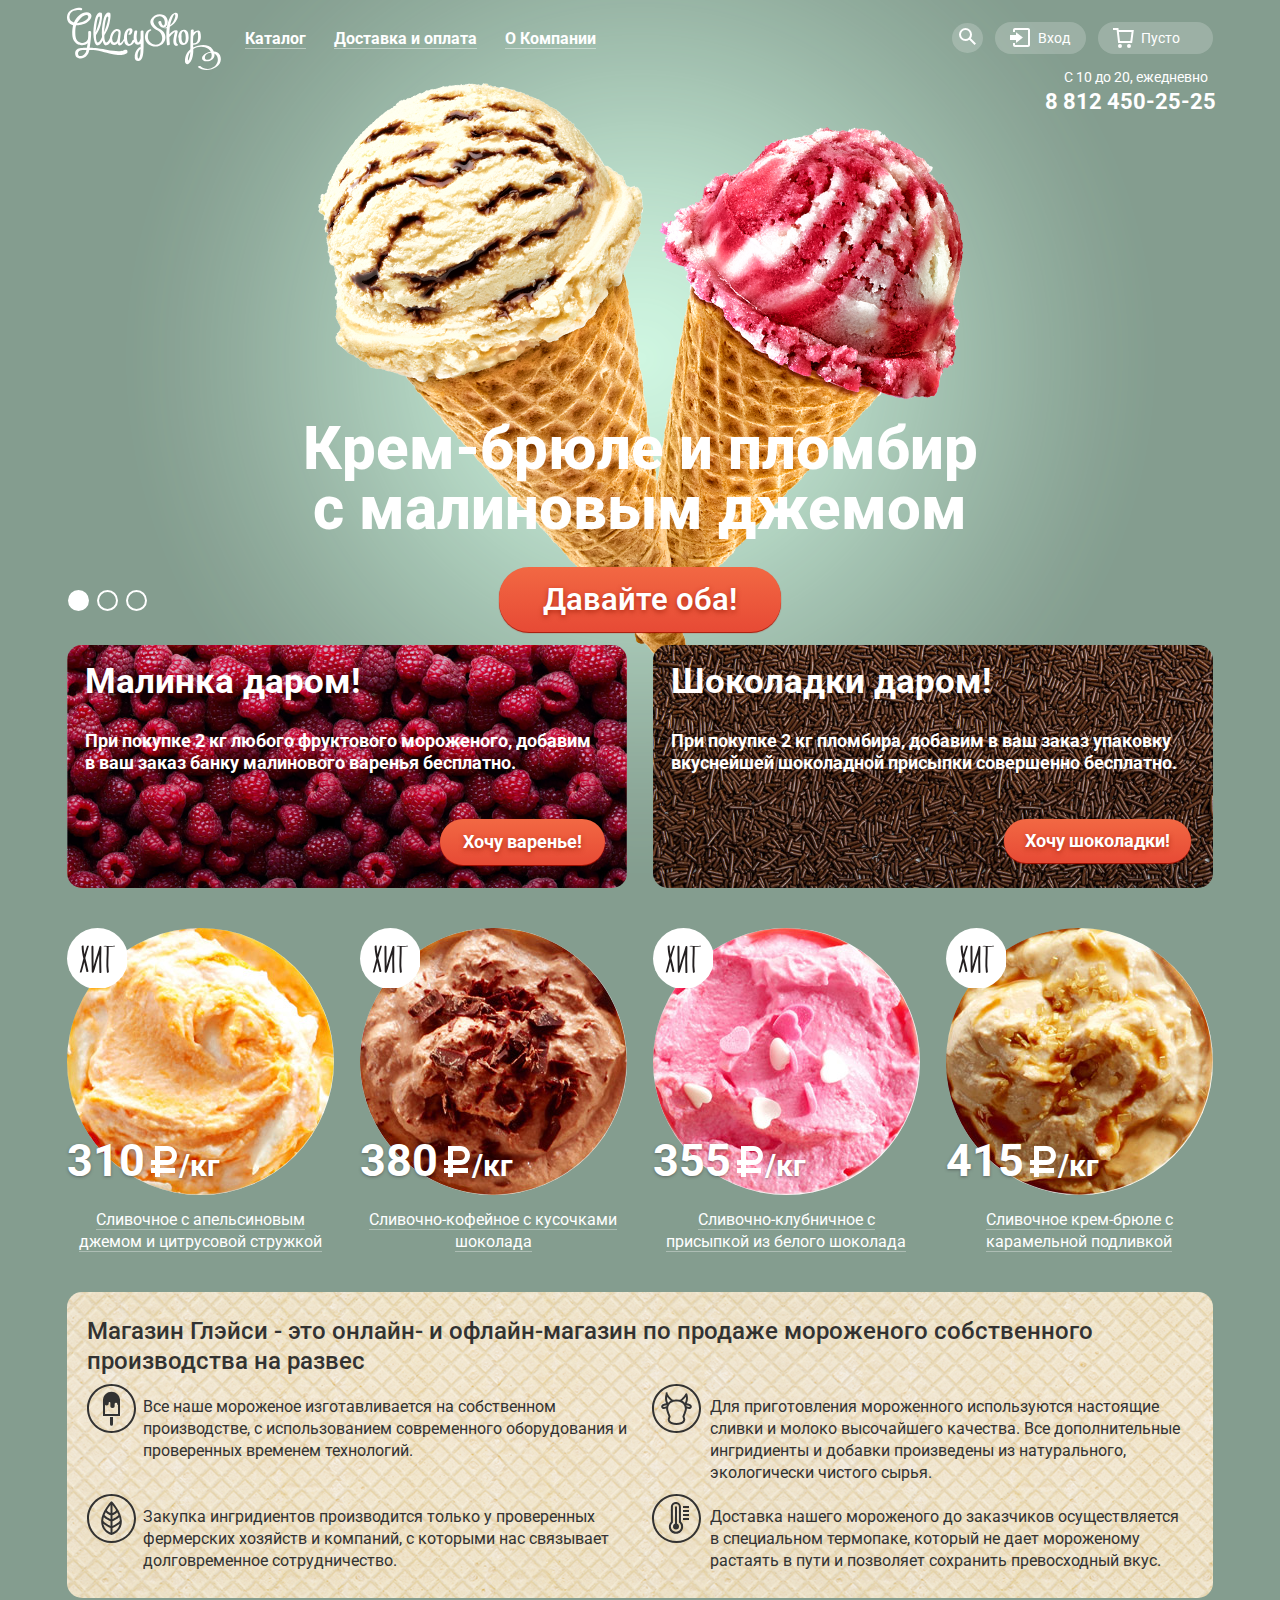
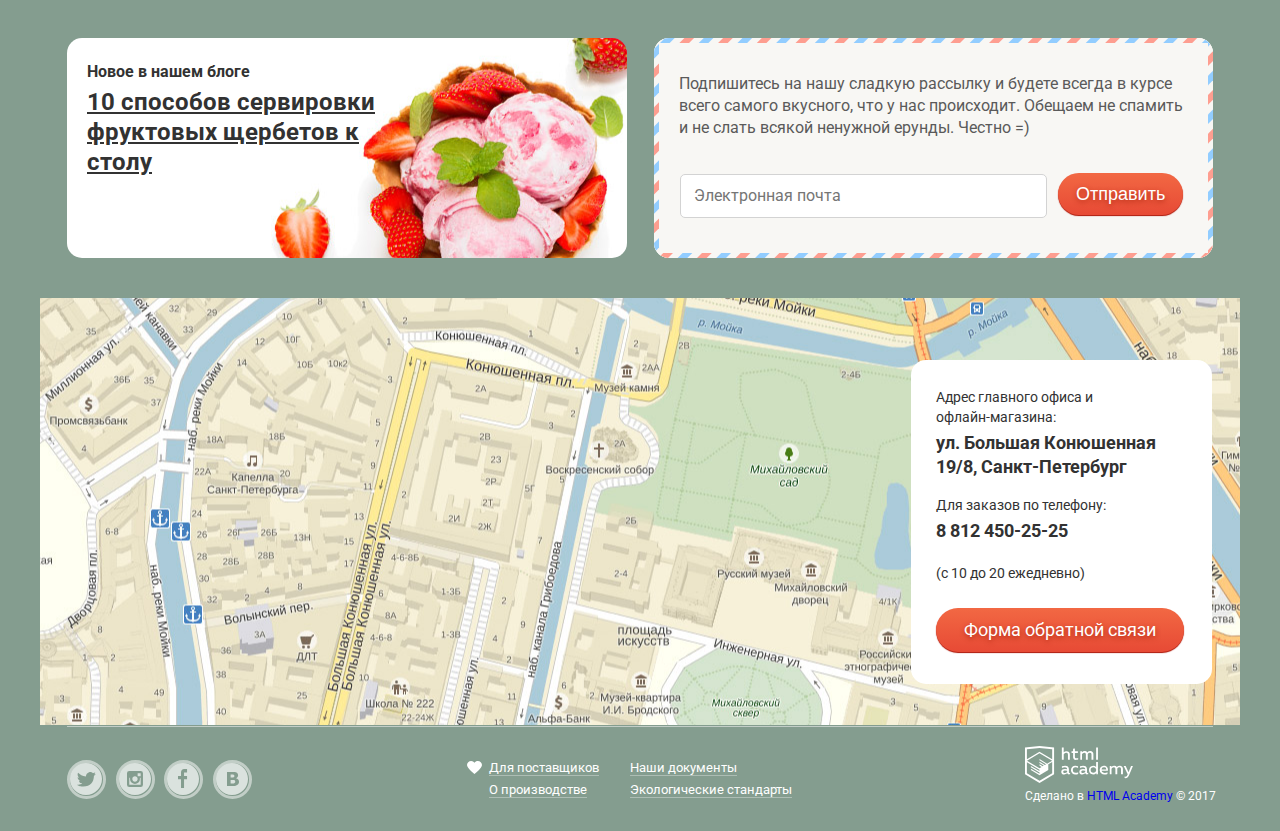
==== commit d0150a3c: "Декоративные элементы (исправление замечаний)" ====
--- a/index.html
+++ b/index.html
@@ -28,7 +28,7 @@
               <li class="menu-item menu-item-catalog">
                 <a href="catalog.html" aria-label="Каталог"><span class="catalog-label-link">Каталог</span></a>
                 <ul class="menu2">
-                  <li class="menu2-item"><a href="#" aria-label="Новинки"><b>Новинки</b></a></li>
+                  <li class="menu2-item"><a href="#" aria-label="Новинки"><p>Новинки</p></a></li>
                   <li class="menu2-item"><a href="catalog.html" aria-label="Сливочное">Сливочное</a></li>
                   <li class="menu2-item"><a href="#" aria-label="Щербеты">Щербеты</a></li>
                   <li class="menu2-item"><a href="#" aria-label="Фруктовый лед">Фруктовый лед</a></li>
@@ -206,7 +206,7 @@
         <div class="mail-distrib">
           <p>Подпишитесь на нашу сладкую рассылку и будете всегда в курсе всего самого вкусного, что у нас происходит. Обещаем не спамить и не слать всякой ненужной ерунды. Честно =)</p>
           <form name="subscribe" method="post" action="https://echo.htmlacademy.ru">
-            <label for="subscribe-email" class="visible-hidden">Электронная почта</label>
+            <label for="subscribe-email" class="visually-hidden">Электронная почта</label>
             <input type="email" name="subscribe-email" id="subscribe-email" placeholder="Электронная почта" required>
             <button type="submit" class="button subscribe-button" name="subscribe-submit">Отправить</button>
           </form>
@@ -274,10 +274,7 @@
       </div>
       <div class="footer-copyright">
         <a href="https://htmlacademy.ru/intensive/htmlcss">
-          <svg id="Layer_1" data-name="Layer 1" xmlns="http://www.w3.org/2000/svg" viewBox="0 0 108.08 36.85">
-            <title>logo-htmlacademy-small1</title>
-            <path d="M44.61,26.88a2,2,0,0,0,.55-0.1v1.33a3.25,3.25,0,0,1-1.18.21,1.67,1.67,0,0,1-1.67-1,4.84,4.84,0,0,1-3.14,1.08c-1.51,0-2.91-.83-2.91-2.55,0-2.13,2-2.79,3.71-2.79a11.08,11.08,0,0,1,2.17.25v-0.3c0-1-.76-1.77-2.19-1.77a7.42,7.42,0,0,0-3,.64v-1.7a10.21,10.21,0,0,1,3.19-.55c2.36,0,3.81,1.12,3.81,3.65v3a0.54,0.54,0,0,0,.49.59h0.17Zm-6.44-1.13A1.35,1.35,0,0,0,39.63,27h0.11a3.39,3.39,0,0,0,2.41-1V24.58a9.72,9.72,0,0,0-1.81-.21c-1,0-2.16.33-2.16,1.38h0Zm12.36-6.11a5,5,0,0,1,2.57.64V22a4.08,4.08,0,0,0-2.3-.7,2.75,2.75,0,1,0,0,5.49,5,5,0,0,0,2.43-.64v1.71a6.27,6.27,0,0,1-2.76.57A4.21,4.21,0,0,1,46,24.51q0-.21,0-0.41a4.32,4.32,0,0,1,4.18-4.46h0.38Zm12.17,7.24a2,2,0,0,0,.55-0.1v1.33a3.25,3.25,0,0,1-1.18.21,1.67,1.67,0,0,1-1.67-1,4.84,4.84,0,0,1-3.14,1.08c-1.51,0-2.91-.83-2.91-2.55,0-2.13,2-2.79,3.71-2.79a11.08,11.08,0,0,1,2.17.25v-0.3c0-1-.76-1.77-2.19-1.77a7.42,7.42,0,0,0-3,.64v-1.7a10.21,10.21,0,0,1,3.19-.55c2.36,0,3.81,1.12,3.81,3.65v3a0.54,0.54,0,0,0,.49.59h0.17Zm-6.44-1.13A1.35,1.35,0,0,0,57.73,27h0.11a3.39,3.39,0,0,0,2.41-1V24.58a9.72,9.72,0,0,0-1.81-.21c-1.06,0-2.16.33-2.16,1.38h0ZM73,16V28.2H71.35V26.88a3.88,3.88,0,0,1-3.19,1.54,4.4,4.4,0,0,1,0-8.78,3.81,3.81,0,0,1,3,1.3V16H73Zm-4.53,5.22a2.76,2.76,0,1,0,0,5.52A2.86,2.86,0,0,0,71.15,25V23A2.91,2.91,0,0,0,68.49,21.27ZM79,19.64c3.31,0,4.46,2.68,3.92,5.09H76.7c0.21,1.5,1.67,2.11,3.19,2.11a6.11,6.11,0,0,0,2.64-.59v1.6a7.14,7.14,0,0,1-3,.57C77,28.42,74.78,27,74.78,24a4.18,4.18,0,0,1,4-4.39H79Zm0.09,1.54a2.28,2.28,0,0,0-2.44,2.1v0.06H81.3A2,2,0,0,0,79.13,21.18Zm5.73,7V19.87h1.65v1a3.81,3.81,0,0,1,2.78-1.27A2.86,2.86,0,0,1,91.89,21a4.12,4.12,0,0,1,2.91-1.33A3.06,3.06,0,0,1,98,23V28.2h-1.9V23.05a1.59,1.59,0,0,0-1.42-1.75H94.42a2.8,2.8,0,0,0-2.07,1.12V28.2h-1.9V23.05A1.59,1.59,0,0,0,89,21.31H88.8a3,3,0,0,0-2.21,1.29v5.63H84.86Zm21.31-8.33h1.9l-3.91,9.46c-0.9,2.17-2.09,2.86-3.35,2.86a4.76,4.76,0,0,1-1.1-.14V30.46a2.86,2.86,0,0,0,.85.12c0.9,0,1.58-.64,2.07-1.9l0.17-.42-4-8.4h2l2.86,6.29ZM38.73,1.46V6.22a3.81,3.81,0,0,1,2.7-1.14,3.25,3.25,0,0,1,3.44,3.4v5.15H43V8.72a1.81,1.81,0,0,0-1.61-2h-0.3a2.93,2.93,0,0,0-2.32,1.39v5.52h-1.9V1.46h1.9ZM49.94,2.31v3h3V6.91h-3v3.81c0,1.1.5,1.46,1.58,1.46a4.49,4.49,0,0,0,1.69-.33v1.6A6.8,6.8,0,0,1,51,13.8a2.55,2.55,0,0,1-2.86-2.74V6.89H46.58V5.26h1.5V2.74Zm5.4,11.31V5.28H57v1A3.81,3.81,0,0,1,59.77,5a2.86,2.86,0,0,1,2.6,1.33A4.12,4.12,0,0,1,65.28,5,3.06,3.06,0,0,1,68.44,8.4v5.21h-1.9V8.46a1.59,1.59,0,0,0-1.42-1.75H64.89a2.8,2.8,0,0,0-2.07,1.12v5.78h-1.9V8.46A1.59,1.59,0,0,0,59.5,6.71H59.27A3,3,0,0,0,57.06,8v5.63H55.34ZM71.17,1.45H73V13.6H71.17V1.45ZM14.71,0H14.55L0,1.54V28.21l14.55,8.66,14.55-8.66V1.54Zm12.5,27.1L14.55,34.64,1.9,27.12V16.18l12.59,7.5V25L5.86,19.9v1.31l8.68,5.21v1.39L5.87,22.65V24l8.68,5.21,8.75-5.24V18.31L27.2,16V27.12Zm0-12.53-3.48,2-1.6,1L14.51,13v1.31L21,18.23H21l-0.14.09-1,.54-5.37-3.2V17l4.24,2.52-1,.67-3.2-1.9v1.31l2.1,1.24L14.5,22.1,2,14.65,14.51,7.11Zm0-1.32L14.49,5.76,1.91,13.25v-10L14.56,1.92,27.21,3.25v10h0Z" transform="translate(0 -0.02)" fill="#fff"/>
-          </svg>
+          <img src="img/logo-htmlacademy.svg" width="108" height="39" alt="Логотип магазина 'Глейси'">
         </a>
         <p>Сделано в <a class="copiright" href="https://htmlacademy.ru/intensive/htmlcss">HTML Academy</a> &#169; 2017</p>
       </div>
@@ -285,7 +282,7 @@
 
     </div>
 
-    <div class="modal">
+    <section class="modal modal-login">
       <div class="modal-form feedback-form">
         <h2>Мы обязательно вам ответим!</h2>
         <form class="user" name="user" method="post" action="#">
@@ -302,6 +299,63 @@
         </form>
         <button class="feedback-button-close" type="button">Закрыть</button>
       </div>
-    </div>
+    </section>
+
+    <script>
+      var link = document.querySelector(".map-contact-button");
+
+      var popup = document.querySelector(".modal-form");
+      var close = popup.querySelector(".feedback-button-close");
+
+      var form = popup.querySelector("form");
+      var name = popup.querySelector("[name=user-name]");
+      var email = popup.querySelector("[name=user-email]");
+      var text = popup.querySelector("[class=feedback-text]");
+
+      var storage = localStorage.getItem("name");
+
+      link.addEventListener("click", function (evt) {
+        evt.preventDefault();
+        popup.classList.add("modal-show");
+
+        if (storage) {
+          name.value = storage;
+          email.focus();
+        } else {
+            login.focus();
+          }
+
+        });
+
+      close.addEventListener("click", function (evt) {
+        evt.preventDefault();
+        popup.classList.remove("modal-show");
+        popup.classList.add("modal-error");
+      });
+
+
+      form.addEventListener("submit", function (evt) {
+        if (!name.value || !email.value || !text.value) {
+          evt.preventDefault();
+          popup.classList.remove("modal-error");
+          popup.offsetWidth = popup.offsetWidth;
+          popup.classList.add("modal-error");
+          console.log("Заполните поля формы");
+        } else {
+            localStorage.setItem("name", name.value);
+          }
+        });
+
+        window.addEventListener("keydown", function (evt) {
+          if (evt.keyCode === 27) {
+            if (popup.classList.contains("modal-show")) {
+              popup.classList.remove("modal-show");
+              popup.classList.add("modal-error");
+            }
+          }
+        });
+
+      </script>
+
   </body>
 </html>
--- a/css/style.css
+++ b/css/style.css
@@ -1,6 +1,7 @@
 body {
   margin: 0;
   padding: 0;
+
   font-family: "Roboto", "Arial", sans-serif;
   font-size: 16px;
   line-height: 22px;
@@ -55,6 +56,7 @@
 .main-navigation {
   display: flex;
   height: 77px;
+
   font-size: 16px;
   line-height: 18px;
 }
@@ -74,10 +76,10 @@
 }
 
 .container-navigation {
+  display: flex;
+  justify-content: space-between;
   width: 100%;
   margin-bottom: 6px;
-  display: flex;
-  justify-content: space-between;
 }
 
 .navigation-catalog {
@@ -85,12 +87,12 @@
 }
 
 .site-navigation {
+  display: flex;
+  align-items: center;
   margin: 0;
   margin-bottom: -3px;
   padding: 0;
   width: 385px;
-  display: flex;
-  align-items: center;
 }
 
 .menu-item {
@@ -104,8 +106,9 @@
 
 .menu-item > a {
   padding: 7px 14px;
+
+  font-weight: bold;
   color: #ffffff;
-  font-weight: bold;
 }
 
 .menu-item > .general {
@@ -142,33 +145,39 @@
   position: absolute;
   top: 45px;
   left: -6px;
+  margin: 0;
+  padding: 0;
+  min-width: 143px;
   z-index: 1;
+
   display: none;
-  min-width: 143px;
-  margin: 0;
-  padding: 0;
+
   border-radius: 5px;
   background-color: #f8f7f4;
 }
 
-.menu2 b {
+.menu2 p {
   display: block;
   margin: 0;
   padding: 10px 0px 12px 19px;
+
   font-size: 14px;
   line-height: 16px;
   font-weight: bold;
   color: #323232;
+
   border-bottom: 1px solid #d1d0ce;
 }
 
 .menu2 a {
   display: block;
   padding: 9px 0px 6px 19px;
+
   font-size: 14px;
   line-height: 16px;
   font-weight: normal;
   color: #323232;
+
   border: none;
 }
 
@@ -213,6 +222,7 @@
 .basket-button {
   padding: 8px 35px;
   border-radius: 20px;
+
   font-size: 14px;
   line-height: 16px;
   color: #ffffff;
@@ -415,8 +425,8 @@
   color: #323232;
 }
 
-.login-form1,
-.login-form2 {
+.login-link1,
+.login-link2 {
   display: block;
   font-size: 13px;
   line-height: 24px;
@@ -425,12 +435,12 @@
   background: transparent;
 }
 
-.login-form1:hover,
-.login-form2:hover,
-.login-form1:focus,
-.login-form2:focus
-.login-form1:active,
-.login-form2:active {
+.login-link1:hover,
+.login-link2:hover,
+.login-link1:focus,
+.login-link2:focus
+.login-link1:active,
+.login-link2:active {
   color: #ffbc9e;
 }
 
@@ -444,11 +454,16 @@
 .links {
   margin: 0;
   margin-left: 17px;
+
+  font-size: 13px;
+  line-height: 24px;
+  font-weight: 400;
 }
 
 .login-form-button {
   padding: 10px 23px;
   border-radius: 20px;
+
   font-size: 18px;
   line-height: 24px;
   font-weight: bold;
@@ -582,6 +597,7 @@
 .basket-cost span {
   margin-right: 14px;
   margin-left: auto;
+
   font-size: 15px;
   line-height: 18px;
   color: #323232;
@@ -592,6 +608,7 @@
   align-self: flex-end;
   padding: 10px 15px;
   margin-bottom: 10px;
+
   font-size: 18px;
   line-height: 24px;
   font-weight: 700;
@@ -609,6 +626,7 @@
   margin-top: 2px;
   margin-bottom: 25px;
   padding: 0;
+
   font-size: 35px;
   line-height: 41px;
 }
@@ -619,7 +637,6 @@
   justify-content: space-between;
   margin: 0;
   padding: 0;
-
   margin-top: -8px;
   margin-bottom: 30px;
 
@@ -778,16 +795,17 @@
   box-shadow: 0px 2px 0px 0px rgba(172, 16, 0, 1);
 }
 
-.button:active{
+.button:active {
   background-color: #e74a35;
   box-shadow: inset 0px 2px 2px 0px rgba(148, 39, 24, 1);
 }
 
-.presents{
+.presents {
+  display: flex;
+  justify-content: space-between;
   padding: 0;
   padding-top: 13px;
-  display: flex;
-  justify-content: space-between;
+
   font-weight: 700;
 }
 
@@ -798,6 +816,7 @@
   min-height: 206px;
   padding-bottom: 23px;
   border-radius: 15px;
+
   font-size: 18px;
   line-height: 22px;
   color: white;
@@ -816,11 +835,12 @@
 .present-chocolate h3 {
   padding-top: 16px;
   padding-bottom: 13px;
+
   font-size: 35px;
   line-height: 41px;
 }
 
-.present-raspberry{
+.present-raspberry {
   background-color: #b20026;
   background-image: url("../img/raspberry.jpg");
   background-position: 50% 50%;
@@ -828,7 +848,7 @@
   background-size: cover;
 }
 
-.present-chocolate{
+.present-chocolate {
   background-color: #4d2811;
   background-image: url("../img/chocolate.jpg");
   background-position: 50% 50%;
@@ -848,24 +868,24 @@
   padding: 11px 21px;
 }
 
-.hits{
+.hits {
   padding-top: 40px;
   min-height: 363px;
 }
 
-.catalog-item-name a{
+.catalog-item-name a {
   color: #ffffff;
   border-bottom: 1px solid #adbdb4;
 }
 
 .catalog-item-name a:hover,
 .catalog-item-name a:focus,
-.catalog-item-name a:active{
+.catalog-item-name a:active {
   color: #ffbc9e;
   border-bottom-color: #ffbc9e;
 }
 
-.about-us{
+.about-us {
   min-height: 256px;
   margin: 0px;
   padding: 24px 20px;
@@ -878,7 +898,7 @@
   background-size: auto;
 }
 
-.about-us h2{
+.about-us h2 {
   margin: 0;
   padding: 0;
   font-size: 24px;
@@ -886,11 +906,11 @@
   font-weight: 500;
 }
 
-.about-us-list{
+.about-us-list {
   list-style: none;
 }
 
-.useful-information{
+.useful-information {
   padding: 0;
   margin: 40px 0px;
   min-height: 220px;
@@ -899,18 +919,18 @@
 }
 
 .blog-news,
-.mail-distrib{
+.mail-distrib {
   width: 560px;
   padding-bottom: 22px;
   border-radius: 15px;
 }
 
-.mail-distrib{
+.mail-distrib {
   width: 549px;
   padding-bottom: 22px
 }
 
-.blog-news{
+.blog-news {
   margin-right: auto;
   color: #323232;
   background-color: #ffffff;
@@ -920,7 +940,7 @@
   background-size: auto;
 }
 
-.blog-news h3{
+.blog-news h3 {
   margin: 0;
   margin-top: 23px;
   margin-left: 20px;
@@ -928,7 +948,7 @@
   line-height: 22px;
 }
 
-.more-information{
+.more-information {
   display: block;
   width: 52%;
   margin-left: 20px;
@@ -942,29 +962,29 @@
 
 .useful-information a:hover,
 .useful-information a:focus,
-.useful-information a:active{
+.useful-information a:active {
   color: #e84d37;
   border-bottom-color: #f9cdc4;
 }
 
-.mail-distrib{
+.mail-distrib {
   color: #323232;
   background-color: #f8f7f4;
   border: 5px solid #fe9e90;
   border-image: url("../img/bg-post.svg") 5 round round;
 }
 
-.mail-distrib p{
+.mail-distrib p {
   margin: 30px 20px;
   color: #5a5a5a;
 }
 
-.mail-distrib form{
+.mail-distrib form {
   margin-left: 21px;
   padding-top: 5px;
 }
 
-.mail-distrib input[type="email"]{
+.mail-distrib input[type="email"] {
   font: inherit;
   color: #323232;
   background-color: #ffffff;
@@ -974,34 +994,35 @@
   width: 339px;
 }
 
-.mail-distrib input[type="email"]:focus{
+.mail-distrib input[type="email"]:focus {
   border: 2px solid rgba(46,136,228,0.52);
   padding: 9px 12px;
   color: #323232;
 }
 
-.mail-distrib input[type="email"]:hover{
+.mail-distrib input[type="email"]:hover {
   border: 2px solid rgba(154,154,154,0.52);
   padding: 9px 12px;
   color: #323232;
 }
 
-.subscribe-button{
-  font-size: 18px;
-  line-height: 24px;
+.subscribe-button {
   padding: 9px 18px;
   margin-left: 7px;
   margin-top: -1px;
-}
-
-.map{
+
+  font-size: 18px;
+  line-height: 24px;
+}
+
+.map {
+  display: flex;
+  justify-content: flex-end;
+  align-items: center;
+  position: relative;
   height: 427px;
   margin: 0 -27px;
   margin-bottom: 1px;
-  display: flex;
-  justify-content: flex-end;
-  align-items: center;
-  position: relative;
   color: #323232;
   background-color: #c7c6c5;
   background-image: url("../img/map.jpg");
@@ -1010,7 +1031,7 @@
   background-size: cover;
 }
 
-.map-form{
+.map-form {
   position: absolute;
   top: 62px;
   right: 28px;
@@ -1019,12 +1040,13 @@
   padding-left: 25px;
   padding-right: 24px;
   border-radius: 15px;
+
   font-size: 14px;
   line-height: 20px;
   background-color: #ffffff;
 }
 
-.map-address{
+.map-address {
   margin: 0;
   padding: 0;
 }
@@ -1038,6 +1060,7 @@
 .map-form b {
   display: block;
   margin-top: 4px;
+
   font-size: 18px;
   line-height: 24px;
 }
@@ -1046,30 +1069,30 @@
   margin-top: 25px;
   margin-bottom: 32px;
   padding: 10px 28px;
+
   font-size: 18px;
   line-height: 24px;
 }
 
-.main-footer{
+.main-footer {
+  display: flex;
+  justify-content: space-between;
+  align-items: center;
   width: 1146px;
   margin: 0 auto;
   padding: 28px 0px 27px 0px;
-  display: -webkit-box;
-  display: -ms-flexbox;
-  display: flex;
-  justify-content: space-between;
-  align-items: center;
   border-top: 1px solid rgba(255,255,255,0.5);
+
   font-size: 14px;
   line-height: 18px;
 }
 
-.footer-social{
+.footer-social {
+  display: flex;
+  justify-content: space-between;
   width: 185px;
   margin: 0;
   padding: 0;
-  display: flex;
-  justify-content: space-between;
   list-style: none;
 }
 
@@ -1084,10 +1107,10 @@
 
 .docs-info1,
 .docs-info2 {
-  margin: 0;
-  padding: 0;
   display: flex;
   flex-direction: column;
+  margin: 0;
+  padding: 0;
   list-style: none;
 }
 
@@ -1101,7 +1124,7 @@
   padding-top: 4px;
 }
 
-.social-button{
+.social-button {
   display: block;
   width: 33px;
   height: 33px;
@@ -1109,39 +1132,39 @@
   border-radius: 50%;
 }
 
-.social-button:hover{
+.social-button:hover {
   border: 3px solid rgba(255, 255, 255, 0.7);
 }
 
-.social-button:active{
+.social-button:active {
   border: 3px solid rgba(255, 255, 255, 0.7);
 }
 
-.social-button path{
+.social-button path {
   fill: #ffffff;
   opacity: 0.7;
 }
 
 .social-button:hover path,
-.social-button:focus path{
+.social-button:focus path {
   opacity: 1;
 }
 
-.social-button:active path{
+.social-button:active path {
   fill: #e6ebe9;
 }
 
 .footer-social a,
 .docs-info1 a,
 .docs-info2 a,
-.copyright{
+.copyright {
   color: #ffffff;
 }
 
 .docs-info1 a,
 .docs-info2 a,
 .copyright {
-    border-bottom: 1px solid #adbdb4;
+  border-bottom: 1px solid #adbdb4;
 }
 
 .docs-info1 a:hover,
@@ -1152,12 +1175,12 @@
 .copyright:focus,
 .docs-info1 a:active,
 .docs-info1 a:active,
-.copyright.general{
+.copyright.general {
   color: #ffbc9e;
   border-bottom-color: #ffbc9e;
 }
 
-.social::before{
+.social::before {
   content: "";
   position: absolute;
   top: 10px;
@@ -1171,7 +1194,7 @@
   font-weight: bold;
 }
 
-.docs-info1 li:first-of-type::before{
+.docs-info1 li:first-of-type::before {
   content: "";
   position: absolute;
   left: -22px;
@@ -1183,19 +1206,19 @@
   background-position: 0 0;
 }
 
-.user{
+.user {
   display: flex;
   flex-direction: column;
 }
 
-.feadback-item{
+.feadback-item {
   margin: 0;
   margin-bottom: 20px;
   padding: 0;
 }
 
 .feedback-form input,
-.feedback-form textarea{
+.feedback-form textarea {
   padding: 9px;
   font: inherit;
   color: #323232;
@@ -1205,46 +1228,47 @@
 }
 
 .feedback-form input:focus,
-.feedback-form textarea:focus{
+.feedback-form textarea:focus {
   color: #323232;
   border: 2px solid #c7c6c5;
   padding: 8px;
 }
 
 .feedback-form input[type="text"],
-.feedback-form input[type="email"]{
+.feedback-form input[type="email"] {
   width: 265px;
 }
 
-.feedback-form textarea{
+.feedback-form textarea {
   margin-bottom: 25px;
   width: 406px;
   resize: none;
 }
 
-.feedback-button{
+.feedback-button {
   align-self: flex-end;
   padding: 10px 25px;
 }
 
-.feedback-form h2{
+.feedback-form h2 {
   margin: 0;
   margin-bottom: 25px;
   padding: 0;
+
   font-size: 24px;
   line-height: 28px;
   color: #323232;
 }
 
-.breadcrumbs{
+.breadcrumbs {
+  display: flex;
   margin: 0;
   margin-top: 18px;
   padding: 0;
-  display: flex;
   list-style: none;
 }
 
-.crumb{
+.crumb {
   position: relative;
   padding-right: 7px;
   font-size: 14px;
@@ -1252,36 +1276,55 @@
   color: #ffffff;
 }
 
-.crumb a{
+.crumb a {
   color: #ffffff;
 }
 
-.filters{
+.filters {
   margin-bottom: 39px;
 }
 
-.filters fieldset{
+.filters fieldset {
   margin: 0;
   margin-right: 15px;
   padding: 0;
   border: none;
 }
 
-.filters legend{
+.filters legend {
   margin-left: 15px;
   margin-bottom: 7px;
+
   font-size: 14px;
   line-height: 16px;
   color: #ffffff;
 }
 
-.filters input{
+.filters input {
   font-size: 16px;
   line-height: 18px;
   color: #ffffff;
 }
-/
-.filter-sort{
+
+.filter-select {
+  padding: 7px 12px;
+  background-color: rgba(255, 255, 255, 0.3);
+  border-radius: 25px;
+}
+
+.filter-select1 {
+  position: relative;
+  display: inline-block;
+  vertical-align: top;
+  padding: 7px 8px 7px 15px;
+
+  color: #323232;
+  font-size: 14px;
+  font-weight: 400;
+  line-height: 16px;
+}
+
+.filter-sort {
   padding-right: 25px;
   color: #ffffff;
   font-size: 16px;
@@ -1293,50 +1336,35 @@
 }
 
 .filter-sort:focus,
-.filter-sort:hover{
-  color: #323232;
-}
-
-.filter-sort:focus + .icon path,
-.filter-sort:hover + .icon path{
+.filter-sort:hover {
+  color: #323232;
+  font-size: 16px;
+  font-weight: 500;
+  line-height: 18px;
+}
+
+.filter-sort:focus+.icon path,
+.filter-sort:hover+.icon path {
   fill: #323232;
 }
 
-.filter-select{
-  padding: 7px 12px;
-  background-color: rgba(255, 255, 255, 0.3);
-  border-radius: 25px;
-}
-
-.filter-select1{
-  position: relative;
-  display: inline-block;
-  vertical-align: top;
-  padding: 7px 8px 7px 15px;
-
-  color: #323232;
-  font-size: 14px;
-  font-weight: 400;
-  line-height: 16px;
-}
-
-.icon{
-  position: absolute;
-  right: 12px;
-  top: 12px;
+.icon {
+  position: absolute;
+  right: 14px;
+  top: 14px;
   z-index: 1;
   pointer-events: none;
   box-sizing: border-box;
 }
 
 
-.price-leg{
+.price-leg {
   display: inline-block;
   position: relative;
   vertical-align: top;
 }
 
-.price-leg label{
+.price-leg label {
   display: inline-block;
   vertical-align: top;
   font-size: 14px;
@@ -1344,7 +1372,7 @@
   cursor: pointer;
 }
 
-.price-leg input{
+.price-leg input {
   width: 55px;
   margin: 0;
   font-size: 14px;
@@ -1354,13 +1382,13 @@
 }
 
 .min-price,
-.max-price{
+.max-price {
   width: 60px;
   margin-right: 6px;
   margin-top: -2px;
 }
 
-.price-leg::after{
+.price-leg::after {
   content: "";
   position: absolute;
   top: 45%;
@@ -1371,12 +1399,12 @@
   transform: translate(-50%, -50%);
 }
 
-.price-filt{
+.price-filt {
   position: relative;
   width: 215px;
 }
 
-.price-filt .filter-select{
+.price-filt .filter-select {
   width: 195px;
   height: 20px;
 }
@@ -1394,7 +1422,7 @@
     margin-left: 5px;
 }
 
-.skroll-field{
+.skroll-field {
   width: 103px;
   height: 4px;
   background: #fff;
@@ -1414,11 +1442,11 @@
   cursor: pointer;
 }
 
-.skroll-left{
+.skroll-left {
   left: 17px;
 }
 
-.skroll-right{
+.skroll-right {
   right: 43px;
 }
 
@@ -1429,20 +1457,20 @@
   cursor: pointer;
 }
 
-.filter-select ul{
+.filter-select ul {
   padding: 0;
   margin: 0;
   list-style: none;
 }
 
-.filter-option{
+.filter-option {
   display: inline-block;
   vertical-align: top;
   padding-left: 33px;
   padding-right: 14px;
 }
 
-.filter-option label{
+.filter-option label {
   position: relative;
   display: block;
   cursor: pointer;
@@ -1461,11 +1489,11 @@
 }
 
 .filter-input-radio:hover + label::before,
-.filter-input-radio:focus + label::before{
+.filter-input-radio:focus + label::before {
   border-color: rgba(255,255,255,1);
 }
 
-.filter-input-radio:checked + label::after{
+.filter-input-radio:checked + label::after {
   content: "";
   position: absolute;
   top: 7px;
@@ -1477,44 +1505,46 @@
 }
 
 .filter-input-radio:checked:hover + label::after,
-.filter-input-radio:checked:focus + label::after{
+.filter-input-radio:checked:focus + label::after {
   background-color: rgba(255,255,255,1);
 }
 
-.subfilters{
+.subfilters {
   margin-right: 15px;
 }
 
-.subfilters .filter-select{
+.subfilters .filter-select {
   padding-right: 0px;
 }
 
-.checked{
+.checked {
   padding-right: 18px;
   padding-left: 33px;
 }
 
-.checked input,
-.filter-option input{
+
+.filter-input-radio,
+.filter-input-checkbox {
   display: none;
 }
 
-.filter-input-checkbox + label::before{
+.filter-input-checkbox + label::before {
   content: "";
   position: absolute;
-  left: -32px;
-  top: 0;
-  width: 16px;
-  height: 16px;
+  left: -33px;
+  top: -2px;
+  width: 19px;
+  height: 19px;
   border: 2px solid rgba(255, 255, 255, 0.7);
   border-radius: 3px;
 }
 
-.filter-input-checkbox:hover + label::before{
+
+.filter-input-checkbox:hover + label::before {
   border-color: rgba(255, 255, 255, 1);
 }
 
-.filter-input-checkbox:checked + label::after{
+.filter-input-checkbox:checked + label::after {
   content: "";
   position: absolute;
   top: -2px;
@@ -1528,7 +1558,7 @@
 }
 
 .filter-input-checkbox:checked:hover + label::after,
-.filter-input-checkbox:checked:focus + label::after{
+.filter-input-checkbox:checked:focus + label::after {
   opacity: 1;
 }
 
@@ -1537,21 +1567,23 @@
   padding: 8px 28px;
   border: 2px solid #ffffff;
   border-radius: 25px;
+
   color: #ffffff;
   font-size: 16px;
   font-weight: 500;
   line-height: 18px;
+
   background-color: rgba(255, 255, 255, 0.2);
   cursor: pointer;
 }
 
 .filter-button:hover,
-.filter-button:focus{
+.filter-button:focus {
   color: #323232;
   background-color: rgba(255, 255, 255, 1);
 }
 
-.filter-button:active{
+.filter-button:active {
   padding: 10px 30px;
   color: #323232;
   background-color: rgba(234, 234, 234, 1);
@@ -1560,72 +1592,73 @@
 }
 
 .pagination {
+  display: flex;
+  justify-content: flex-end;
+  align-items: flex-end;
   margin: 0;
   padding: 0;
   padding-bottom: 31px;
   margin-right: -15px;
   height: 56px;
-  display: flex;
-  justify-content: flex-end;
-  align-items: flex-end;
   list-style: none;
 }
 
-.pagination-item a{
+.pagination-item a {
   padding: 3px 8px;
   border-radius: 50%;
+
   font-size: 16px;
   line-height: 18px;
   color: #ffffff;
 }
 
-.general a{
+.general a {
   color: #323232;
   background-color: rgb(255, 255, 255);
 }
 
 .pagination-item a:hover,
-.pagination-item a:focus{
+.pagination-item a:focus {
   background-color: rgba(255, 255, 255, 0.4);
 }
 
-.pagination-item a:active{
+.pagination-item a:active {
   background-color: rgba(255, 255, 255, 1);
   color: #323232;
 }
 
-.pagination-item{
+.pagination-item {
   margin-right: 5px;
 }
 
-.pagination-item:last-of-type{
+.pagination-item:last-of-type {
   margin-left: 4px;
 }
 
-.preview svg{
+.preview svg {
   transform: rotate(180deg);
 }
 
 .preview:hover,
-.preview:focus{
+.preview:focus {
   background:none
 }
 
-.about-us-list{
-  margin: 0;
-  padding: 0;
+.about-us-list {
   display: flex;
   flex-wrap: wrap;
   justify-content: space-around;
-}
-
-.about-us-list li{
+  margin: 0;
+  padding: 0;
+}
+
+.about-us-list li {
   position: relative;
   width: 50%;
   margin-bottom: 2px;
 }
 
-.about-us-list p{
+.about-us-list p {
   margin: 0;
   margin-top: 20px;
   padding-left: 56px;
@@ -1633,11 +1666,11 @@
 }
 
 .about-us-list2 p,
-.about-us-list4 p{
+.about-us-list4 p {
   padding-left: 70px;
 }
 
-.about-us-list li::before{
+.about-us-list li::before {
   content: "";
   position: absolute;
   top: 8px;
@@ -1648,45 +1681,45 @@
   background-position: 0 0;
 }
 
-.about-us-list .about-us-list1::before{
+.about-us-list .about-us-list1::before {
   background-image: url("../img/ice-cream.svg");
 }
 
-.about-us-list .about-us-list2::before{
+.about-us-list .about-us-list2::before {
   left: 12px;
   background-image: url("../img/cow.svg");
 }
 
-.about-us-list .about-us-list3::before{
+.about-us-list .about-us-list3::before {
   background-image: url("../img/eco.svg");
 }
 
-.about-us-list .about-us-list4::before{
+.about-us-list .about-us-list4::before {
   left: 12px;
   background-image: url("../img/thermometer.svg");
 }
 
-.docs-info1{
+.docs-info1 {
   position: relative;
   margin-left: 23px;
   margin-right: 31px;
 }
 
-.footer-copyright{
+.footer-copyright {
   width: 215px;
   margin-right: -27px;
   margin-top: -10px;
 }
 
-.footer-copyright p{
-  margin: 0;
-  padding: 0;
+.footer-copyright p {
+  margin: 0;
+  padding: 0;
+
   font-size: 12px;
-  line-height: 18px;
-
-}
-
-.info-contacts{
+  line-height: 16px;
+}
+
+.info-contacts {
   width: 215px;
   height: 100%;
   margin-right: -25px;
@@ -1694,28 +1727,28 @@
 }
 
 .filters1,
-.filters2{
-  display: flex;
-}
-
-.filters1{
+.filters2 {
+  display: flex;
+}
+
+.filters1 {
   margin-bottom: 15px;
 }
 
-.sotring{
+.sotring {
   margin-right: 17px;
 }
 
-.price-filt .legend{
+.price-filt .legend {
   margin-left: 11px;
   margin-bottom: 5px;
 }
 
-.price-filt .filter-select{
+.price-filt .filter-select {
   padding: 8px 12px;
 }
 
-.fat-select legend{
+.fat-select legend {
   margin-left: 14px;
 }
 
@@ -1723,7 +1756,7 @@
   padding-right: 0px;
 }
 
-.catalog{
+.catalog {
   display: flex;
   flex-wrap: wrap;
   justify-content: space-between;
@@ -1732,23 +1765,22 @@
   list-style: none;
 }
 
-.catalog-list{
+.catalog-list {
   margin-bottom: 12px;
 }
 
-.catalog-item{
+.catalog-item {
+  display: flex;
+  justify-content: flex-end;
+  flex-direction: column;
   position: relative;
   width: 267px;
   min-height: 324px;
   margin-bottom: 38px;
-  display: -webkit-box;
-  display: -ms-flexbox;
-  display: flex;
-  justify-content: flex-end;
-  flex-direction: column;
-}
-
-.catalog-item-img{
+
+}
+
+.catalog-item-img {
   width: 267px;
   height: 267px;
   margin-bottom: 14px;
@@ -1756,11 +1788,11 @@
   z-index: 9;
 }
 
-.catalog-list .catalog-item-img{
+.catalog-list .catalog-item-img {
   margin-bottom: 12px;
 }
 
-.catalog-item-price{
+.catalog-item-price {
   position: absolute;
   margin: 0;
   bottom: 66px;
@@ -1771,7 +1803,7 @@
   z-index: 9;
 }
 
-.value{
+.value {
   margin: 0;
   padding-right: 35px;
   font-size: 45px;
@@ -1779,7 +1811,7 @@
   font-weight: 700;
 }
 
-.value::after{
+.value::after {
   content: url(../img/ruble.svg);
   position: absolute;
   top: 4px;
@@ -1790,14 +1822,14 @@
   background-position: 0 0;
 }
 
-.weight{
+.weight {
   margin-left: -12px;
   font-size: 30px;
   line-height: 45px;
   text-shadow: 0px 1px 3px rgba(49, 50, 53, 0.5);
 }
 
-.catalog-item-name{
+.catalog-item-name {
   margin: 0;
   min-height: 45px;
   padding-left: 6px;
@@ -1806,12 +1838,13 @@
   z-index: 9;
 }
 
-.catalog-item-btn{
+.catalog-item-btn {
   position: absolute;
   bottom: -55px;
   left: 30px;
   display: none;
   padding: 10px 20px;
+
   font-size: 18px;
   line-height: 24px;
   font-weight: 700;
@@ -1820,7 +1853,7 @@
   cursor: pointer;
 }
 
-.catalog-item::after{
+.catalog-item::after {
   position: absolute;
   content: '';
   left: -13px;
@@ -1830,7 +1863,7 @@
   border-radius: 5px;
 }
 
-.catalog-item-hit::before{
+.catalog-item-hit::before {
   content: "";
   position: absolute;
   top: 0px;
@@ -1842,21 +1875,72 @@
 }
 
 .catalog-item:hover > .catalog-item-btn,
-.catalog-item:focus > .catalog-item-btn{
+.catalog-item:focus > .catalog-item-btn {
   display: block;
   z-index: 10;
 }
 
 .catalog-item:hover::after,
-.catalog-item:focus::after{
+.catalog-item:focus::after {
   background-color: rgba(248, 247, 244, 0.2);
   box-shadow: 0 20px 20px 0 rgba(0, 0, 0, 0.4);
   z-index: 7;
 }
 
 .catalog-item:hover,
-.catalog-item:focus{
+.catalog-item:focus {
   z-index: 10;
+}
+
+@keyframes bounce {
+  0% {
+    transform: translateY(-2000px);
+  }
+
+  70% {
+    transform: translateY(30px);
+  }
+
+  90% {
+    transform: translateY(-10px);
+  }
+
+  100% {
+    transform: translateY(0);
+  }
+}
+
+@keyframes shake {
+  0%,
+  100% {
+    transform: translateX(0);
+  }
+
+  10%,
+  30%,
+  50%,
+  70%,
+  90% {
+    transform: translateX(-10px);
+  }
+
+  20%,
+  40%,
+  60%,
+  80% {
+    transform: translateX(10px);
+  }
+}
+
+.modal-login {
+  position: fixed;
+  top: 0;
+  left: 0;
+  z-index: 30;
+  display: none;
+  width: 100%;
+  height: 100%;
+  background-color: rgba(0,0,0,.4);
 }
 
 .modal-form {
@@ -1866,7 +1950,16 @@
   background-color: #f8f7f4;
 }
 
-.feedback-form{
+.modal-show {
+  display: block;
+  animation: bounce 0.6s;
+}
+
+.modal-error {
+  animation: shake 0.6s;
+}
+
+.feedback-form {
   top: 340px;
   left: 50%;
   margin-left: -235px;
@@ -1875,7 +1968,7 @@
   border-radius: 15px;
 }
 
-.feedback-button-close{
+.feedback-button-close {
   position: absolute;
   top: 20px;
   right: 20px;
@@ -1888,7 +1981,7 @@
 }
 
 .feedback-button-close::before,
-.feedback-button-close::after{
+.feedback-button-close::after {
   content: "";
   position: absolute;
   top: 8px;
@@ -1897,27 +1990,27 @@
   background-color: #231f20;
 }
 
-.feedback-button-close::before{
+.feedback-button-close::before {
   transform: rotate(45deg);
 }
 
-.feedback-button-close::after{
+.feedback-button-close::after {
   transform: rotate(-45deg);
 }
 
-.user{
+.user {
   display: flex;
   flex-direction: column;
 }
 
-.feedback-item{
+.feedback-item {
   margin: 0;
   margin-bottom: 20px;
   padding: 0;
 }
 
 .feedback-form input,
-.feedback-form textarea{
+.feedback-form textarea {
   padding: 9px;
   font: inherit;
   color: #323232;
@@ -1927,25 +2020,25 @@
 }
 
 .feedback-form input:focus,
-.feedback-form textarea:focus{
+.feedback-form textarea:focus {
   border: 2px solid rgba(46,136,228,0.52);
   padding: 8px;
   color: #323232;
 }
-
+/*
 .feedback-form input:hover,
-.feedback-form textarea:hover{
+.feedback-form textarea:hover {
   border: 2px solid rgba(154,154,154,0.52);
   padding: 8px;
   color: #323232;
-}
+}*/
 
 .feedback-form input[type="text"],
-.feedback-form input[type="email"]{
+.feedback-form input[type="email"] {
   width: 265px;
 }
 
-.feedback-form textarea{
+.feedback-form textarea {
   margin-bottom: 25px;
   width: 406px;
   resize: none;
@@ -1955,23 +2048,3 @@
   align-self: flex-end;
   padding: 10px 25px;
 }
-
-.modal {
-  position: fixed;
-  top: 0;
-  left: 0;
-  z-index: 30;
-  display: none;
-  width: 100%;
-  height: 100%;
-  background-color: rgba(0,0,0,.4);
-}
-
-.show-modal{
-  display: block;
-  animation: bounce 0.6s;
-}
-
-.error-modal{
-  animation: shake 0.6s;
-}
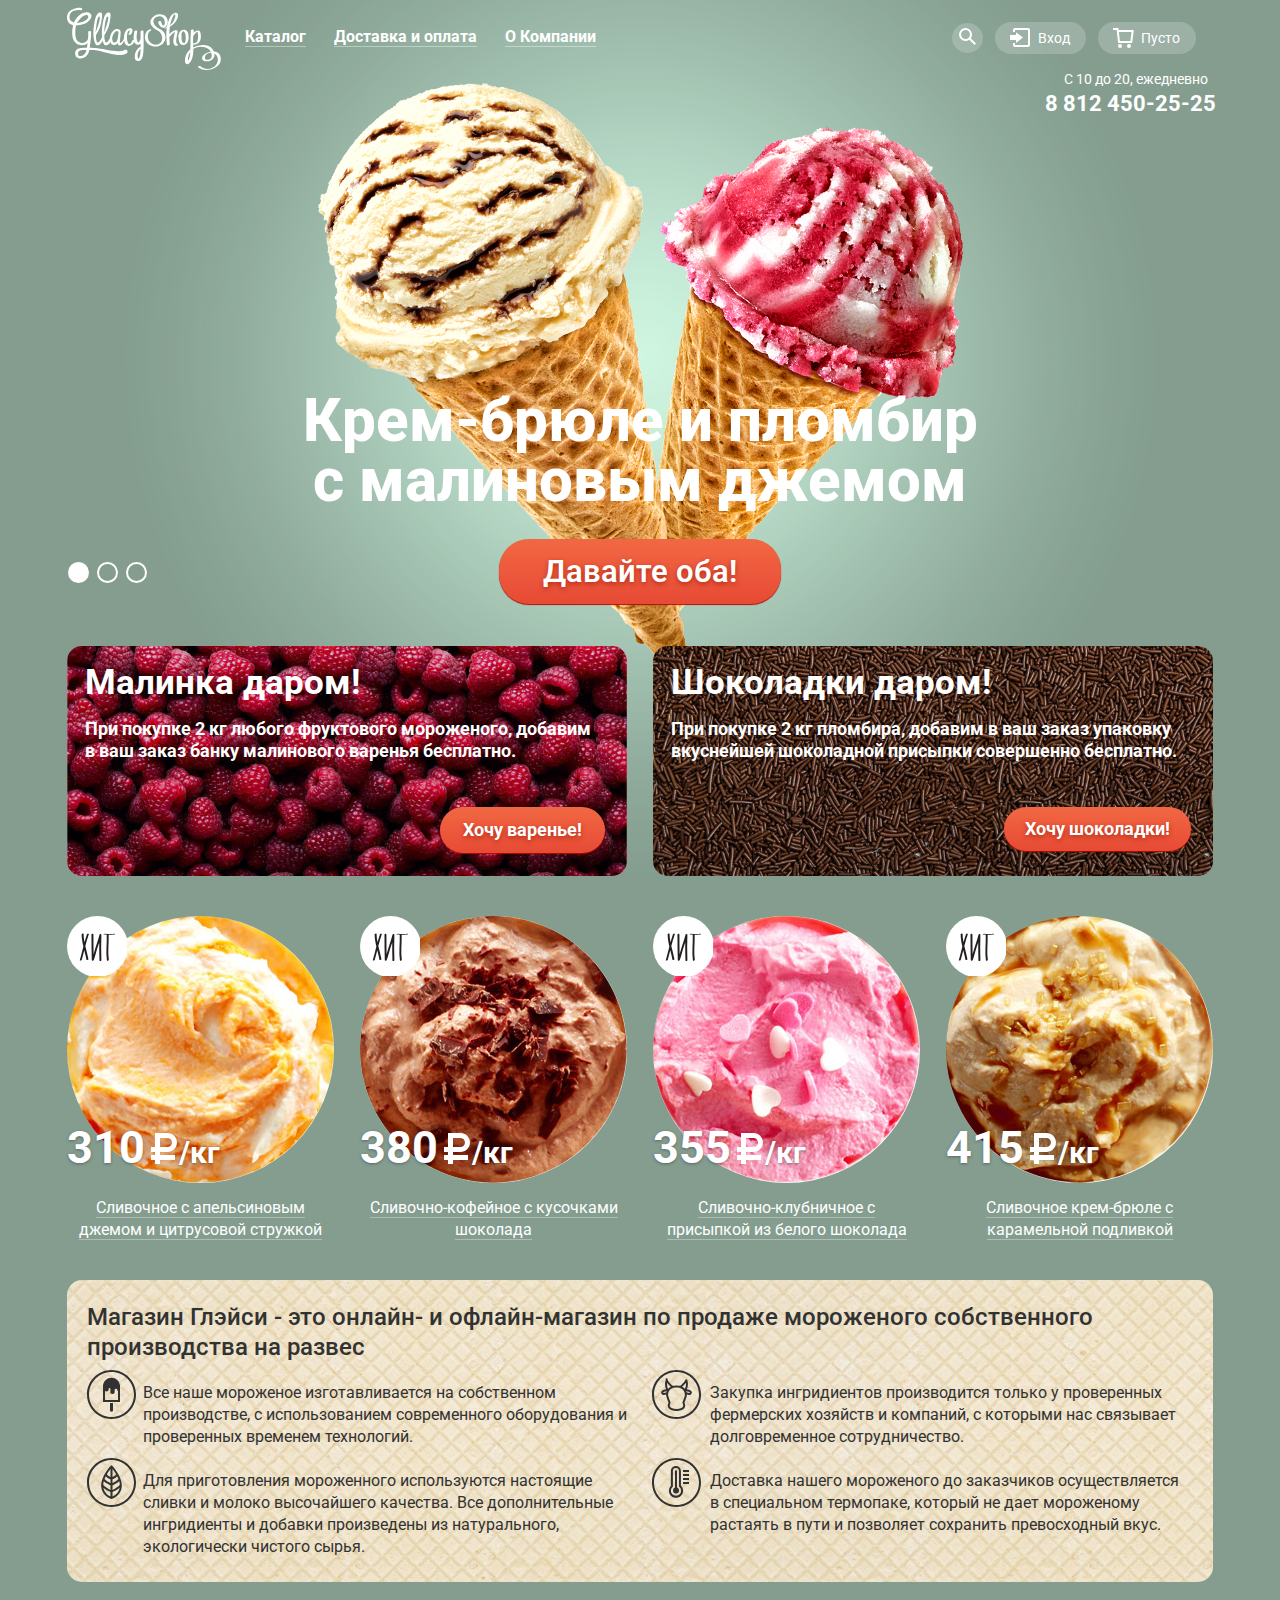
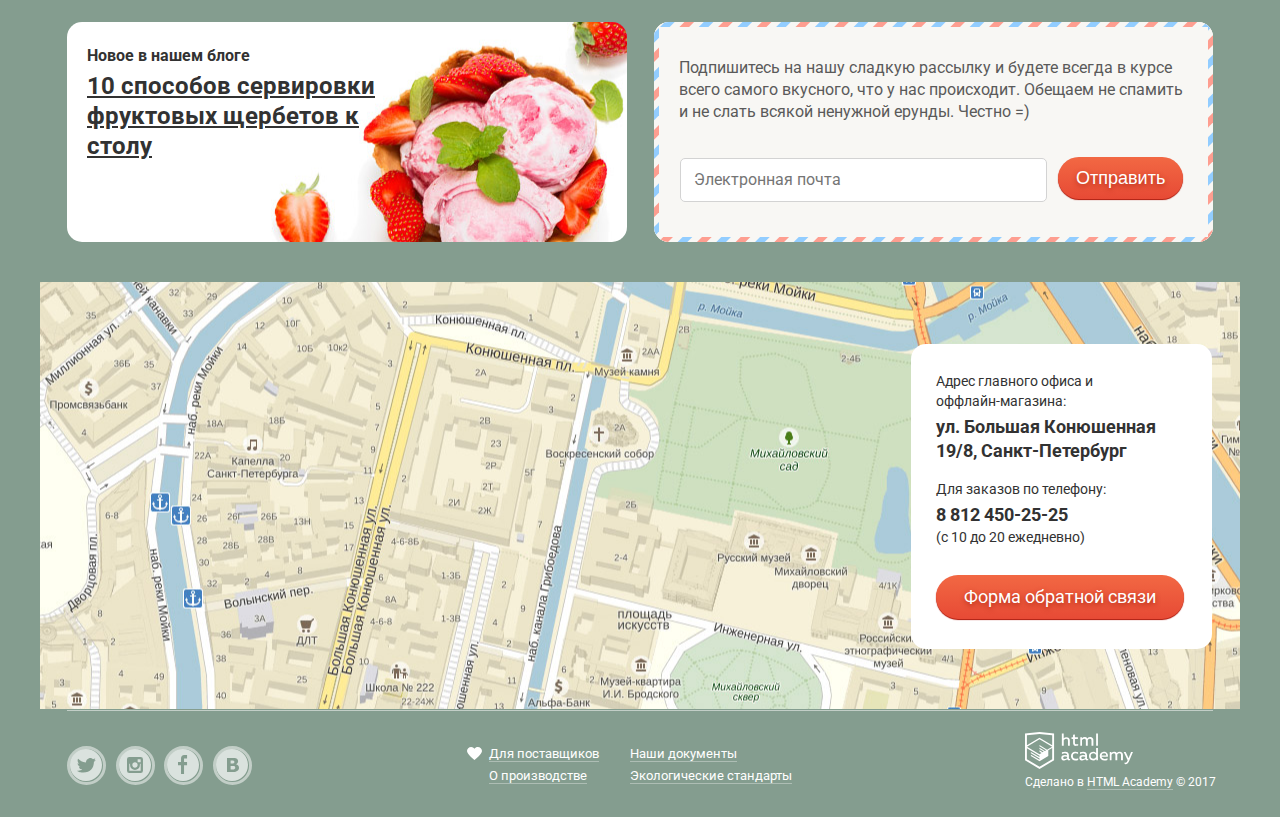
==== commit 9db6e51f: "Устранение замечаний" ====
--- a/index.html
+++ b/index.html
@@ -28,7 +28,7 @@
               <li class="menu-item menu-item-catalog">
                 <a href="catalog.html" aria-label="Каталог"><span class="catalog-label-link">Каталог</span></a>
                 <ul class="menu2">
-                  <li class="menu2-item"><a href="#" aria-label="Новинки"><p>Новинки</p></a></li>
+                  <li class="menu2-item menu2-new"><a href="#" aria-label="Новинки">Новинки</a><hr></li>
                   <li class="menu2-item"><a href="catalog.html" aria-label="Сливочное">Сливочное</a></li>
                   <li class="menu2-item"><a href="#" aria-label="Щербеты">Щербеты</a></li>
                   <li class="menu2-item"><a href="#" aria-label="Фруктовый лед">Фруктовый лед</a></li>
@@ -79,7 +79,7 @@
                 </div>
               </li>
               <li class="basket">
-                <a class="basket-button" href="#" aria-label="Корзина">Пусто</a>
+                <a class="basket-button basket-button1" href="#" aria-label="Корзина">Пусто</a>
               </li>
             </ul>
           </div>
@@ -187,10 +187,10 @@
             <p>Все наше мороженое изготавливается на собственном производстве, с использованием современного оборудования и проверенных временем технологий.</p>
           </li>
           <li class="about-us-list2">
+            <p>Закупка ингридиентов производится только у проверенных фермерских хозяйств и компаний, с которыми нас связывает долговременное сотрудничество.</p>
+          </li>
+          <li class="about-us-list3">
             <p>Для приготовления мороженного используются настоящие сливки и молоко высочайшего качества. Все дополнительные ингридиенты и добавки произведены из натурального, экологически чистого сырья.</p>
-          </li>
-          <li class="about-us-list3">
-            <p>Закупка ингридиентов производится только у проверенных фермерских хозяйств и компаний, с которыми нас связывает долговременное сотрудничество.</p>
           </li>
           <li class="about-us-list4">
             <p>Доставка нашего мороженого до заказчиков осуществляется в специальном термопаке, который не дает мороженому растаять в пути и позволяет сохранить превосходный вкус.</p>
@@ -215,11 +215,11 @@
       <section class="map">
         <h2 class="visually-hidden">Как до нас добраться</h2>
         <div class="map-form">
-          <p class="map-address">Адрес главного офиса и<br>офлайн-магазина:<br>
+          <p class="map-address">Адрес главного офиса и<br>оффлайн-магазина:<br>
             <b>ул. Большая Конюшенная<br>19/8, Санкт-Петербург</b>
           </p>
           <p class="map-contact">Для заказов по телефону:<br>
-            <b>8 812 450-25-25</b><br>(с 10 до 20 ежедневно)
+            <b>8 812 450-25-25</b>(с 10 до 20 ежедневно)
           </p>
           <a href="feedback.html" class="button map-contact-button">Форма обратной связи</a>
         </div>
@@ -276,7 +276,7 @@
         <a href="https://htmlacademy.ru/intensive/htmlcss">
           <img src="img/logo-htmlacademy.svg" width="108" height="39" alt="Логотип магазина 'Глейси'">
         </a>
-        <p>Сделано в <a class="copiright" href="https://htmlacademy.ru/intensive/htmlcss">HTML Academy</a> &#169; 2017</p>
+        <p>Сделано в <a class="copyright" href="https://htmlacademy.ru/intensive/htmlcss">HTML Academy</a> &#169; 2017</p>
       </div>
     </footer>
 
@@ -301,61 +301,8 @@
       </div>
     </section>
 
-    <script>
-      var link = document.querySelector(".map-contact-button");
-
-      var popup = document.querySelector(".modal-form");
-      var close = popup.querySelector(".feedback-button-close");
-
-      var form = popup.querySelector("form");
-      var name = popup.querySelector("[name=user-name]");
-      var email = popup.querySelector("[name=user-email]");
-      var text = popup.querySelector("[class=feedback-text]");
-
-      var storage = localStorage.getItem("name");
-
-      link.addEventListener("click", function (evt) {
-        evt.preventDefault();
-        popup.classList.add("modal-show");
-
-        if (storage) {
-          name.value = storage;
-          email.focus();
-        } else {
-            login.focus();
-          }
-
-        });
-
-      close.addEventListener("click", function (evt) {
-        evt.preventDefault();
-        popup.classList.remove("modal-show");
-        popup.classList.add("modal-error");
-      });
-
-
-      form.addEventListener("submit", function (evt) {
-        if (!name.value || !email.value || !text.value) {
-          evt.preventDefault();
-          popup.classList.remove("modal-error");
-          popup.offsetWidth = popup.offsetWidth;
-          popup.classList.add("modal-error");
-          console.log("Заполните поля формы");
-        } else {
-            localStorage.setItem("name", name.value);
-          }
-        });
-
-        window.addEventListener("keydown", function (evt) {
-          if (evt.keyCode === 27) {
-            if (popup.classList.contains("modal-show")) {
-              popup.classList.remove("modal-show");
-              popup.classList.add("modal-error");
-            }
-          }
-        });
-
-      </script>
+    <script type="text/javascript" src="js/javascriptscript.js">
+    </script>
 
   </body>
 </html>
--- a/css/style.css
+++ b/css/style.css
@@ -27,10 +27,15 @@
   background-color: #849d8f;
   background-repeat: no-repeat;
   background-position: center top;
+  -webkit-transition: background-image 0.5s ease, background-color 0.5s ease;
+  -o-transition: background-image 0.5s ease, background-color 0.5s ease;
   transition: background-image 0.5s ease, background-color 0.5s ease;
 }
 
 .catalog-background {
+  background-image: -webkit-gradient(linear, left top, left bottom, color-stop(1%, #9cb0a5), color-stop(40%, #849d8f));
+  background-image: -webkit-linear-gradient(top, #9cb0a5 1%, #849d8f 40%);
+  background-image: -o-linear-gradient(top, #9cb0a5 1%, #849d8f 40%);
   background-image: linear-gradient(to bottom, #9cb0a5 1%, #849d8f 40%);
 }
 
@@ -54,6 +59,8 @@
 }
 
 .main-navigation {
+  display: -webkit-box;
+  display: -ms-flexbox;
   display: flex;
   height: 77px;
 
@@ -62,7 +69,8 @@
 }
 
 .main-header-logo {
-  align-self: flex-end;
+  -ms-flex-item-align: end;
+      align-self: flex-end;
   margin-right: 10px;
   margin-left: 27px;
   margin-bottom: 2px;
@@ -76,19 +84,23 @@
 }
 
 .container-navigation {
-  display: flex;
-  justify-content: space-between;
+  display: -webkit-box;
+  display: -ms-flexbox;
+  display: flex;
+  -webkit-box-pack: justify;
+      -ms-flex-pack: justify;
+          justify-content: space-between;
   width: 100%;
-  margin-bottom: 6px;
-}
-
-.navigation-catalog {
-  margin-bottom: 4px;
+  margin-bottom: 10px;
 }
 
 .site-navigation {
-  display: flex;
-  align-items: center;
+  display: -webkit-box;
+  display: -ms-flexbox;
+  display: flex;
+  -webkit-box-align: center;
+      -ms-flex-align: center;
+          align-items: center;
   margin: 0;
   margin-bottom: -3px;
   padding: 0;
@@ -130,7 +142,8 @@
 
 .menu-item > a:active{
   background-color: rgba(234, 234, 234, 1);
-  box-shadow: inset 0px 2px 1px 0px rgb(105, 105, 105);
+  -webkit-box-shadow: inset 0px 2px 1px 0px rgb(105, 105, 105);
+          box-shadow: inset 0px 2px 1px 0px rgb(105, 105, 105);
 }
 
 .menu-item-catalog {
@@ -156,22 +169,32 @@
   background-color: #f8f7f4;
 }
 
-.menu2 p {
+.menu2 .menu2-new {
   display: block;
   margin: 0;
-  padding: 10px 0px 12px 19px;
+  padding: 0;
+  padding-top: 6px;
 
   font-size: 14px;
   line-height: 16px;
   font-weight: bold;
   color: #323232;
-
-  border-bottom: 1px solid #d1d0ce;
-}
+}
+
+.menu2-new hr {
+    padding: 0;
+    margin: 0;
+    margin-left: 8px;
+    width: 128px;
+    color: #d1d0ce;
+    opacity: 0.2;
+    height: 1px;
+   }
+
 
 .menu2 a {
   display: block;
-  padding: 9px 0px 6px 19px;
+  padding: 6px 0px 10px 19px;
 
   font-size: 14px;
   line-height: 16px;
@@ -189,7 +212,6 @@
 .menu2-item a:hover,
 .menu2-item a:focus {
   background-color: rgba(208, 112, 88, 0.2);
-
 }
 
 .menu2-item a:active {
@@ -201,9 +223,14 @@
 }
 
 .user-navigation {
-  display: flex;
-  flex-wrap: wrap;
-  align-items: center;
+  display: -webkit-box;
+  display: -ms-flexbox;
+  display: flex;
+  -ms-flex-wrap: wrap;
+      flex-wrap: wrap;
+  -webkit-box-align: center;
+      -ms-flex-align: center;
+          align-items: center;
   margin: 0;
   padding: 0;
   width: 310px;
@@ -242,7 +269,7 @@
 .search-navigation {
   position: relative;
   margin-bottom: 3px;
-  padding-top: 16px;
+  padding-top: 20px;
   padding-bottom: 12px;
 }
 
@@ -271,8 +298,7 @@
   top: 47px;
   display: none;
   margin: 0;
-  padding: 0;
-  padding: 20px 15px;
+  padding: 15px 15px;
   border-radius: 5px;
   list-style: none;
   background-color: #f8f7f4;
@@ -280,22 +306,23 @@
 
 .search-form input {
   width: 300px;
-  padding: 9px;
+  padding: 20px 15px;
   border: 1px solid #d3d3d3;
   border-radius: 5px;
   font: inherit;
+  line-height: 24px;
   background-color: #ffffff;
   color: #323232;
 }
 
 .search-form input:hover {
-  padding: 8px;
+  padding: 20px;
   border: 2px solid rgba(154,154,154,0.52);
   color: #323232;
 }
 
 .search-form input:focus {
-  padding: 8px;
+  padding: 20px;
   border: 2px solid rgba(46,136,228,0.52);
   сolor: #323232;
 }
@@ -307,7 +334,7 @@
 
 .login-navigation {
   position: relative;
-  padding-top: 16px;
+  padding-top: 20px;
   padding-bottom: 12px;
 }
 
@@ -349,7 +376,7 @@
 }
 
 .basket .basket-button {
-  padding-right: 33px;
+  padding-right: 16px;
 }
 
 .basket-full .basket-button::before {
@@ -380,6 +407,10 @@
   background-image: url("../img/basket-red.svg");
 }
 
+.basket-button1 {
+  padding-right: 30px;
+}
+
 .login-navigation:hover .login-form {
   display: block;
 }
@@ -438,22 +469,31 @@
 .login-link1:hover,
 .login-link2:hover,
 .login-link1:focus,
-.login-link2:focus
+.login-link2:focus,
 .login-link1:active,
 .login-link2:active {
-  color: #ffbc9e;
+  color: #e84d37;
 }
 
 .login-form-link {
-  display: flex;
-  flex-direction: row-reverse;
-  justify-content: space-between;
-  align-items: flex-start;
+  display: -webkit-box;
+  display: -ms-flexbox;
+  display: flex;
+  -webkit-box-orient: horizontal;
+  -webkit-box-direction: reverse;
+      -ms-flex-direction: row-reverse;
+          flex-direction: row-reverse;
+  -webkit-box-pack: justify;
+      -ms-flex-pack: justify;
+          justify-content: space-between;
+  -webkit-box-align: start;
+      -ms-flex-align: start;
+          align-items: flex-start;
 }
 
 .links {
   margin: 0;
-  margin-left: 17px;
+  margin-left: 10px;
 
   font-size: 13px;
   line-height: 24px;
@@ -470,7 +510,7 @@
 }
 
 .basket {
-  padding-top: 16px;
+  padding-top: 20px;
   padding-bottom: 12px;
 }
 
@@ -501,8 +541,13 @@
 }
 
 .basket-form > li{
-  display: flex;
-  flex-direction: column;
+  display: -webkit-box;
+  display: -ms-flexbox;
+  display: flex;
+  -webkit-box-orient: vertical;
+  -webkit-box-direction: normal;
+      -ms-flex-direction: column;
+          flex-direction: column;
 }
 
 .basket-form2 {
@@ -519,11 +564,17 @@
   font-size: 13px;
   line-height: 16px;
   color: #323232;
-  display: flex;
-  align-items: center;
+  display: -webkit-box;
+  display: -ms-flexbox;
+  display: flex;
+  -webkit-box-align: center;
+      -ms-flex-align: center;
+          align-items: center;
 }
 
 .basket-item a {
+  display: -webkit-box;
+  display: -ms-flexbox;
   display: flex;
   color: #323232;
 }
@@ -534,7 +585,8 @@
 }
 
 .basket-item2 .basket-item-title {
-  align-self: flex-end;
+  -ms-flex-item-align: end;
+      align-self: flex-end;
 }
 
 .delete-basket {
@@ -561,11 +613,15 @@
 }
 
 .delete-basket::before {
-  transform: rotate(45deg);
+  -webkit-transform: rotate(45deg);
+      -ms-transform: rotate(45deg);
+          transform: rotate(45deg);
 }
 
 .delete-basket::after {
-  transform: rotate(-45deg);
+  -webkit-transform: rotate(-45deg);
+      -ms-transform: rotate(-45deg);
+          transform: rotate(-45deg);
 }
 
 .basket-item-img {
@@ -605,7 +661,8 @@
 }
 
 .basket-order-button {
-  align-self: flex-end;
+  -ms-flex-item-align: end;
+      align-self: flex-end;
   padding: 10px 15px;
   margin-bottom: 10px;
 
@@ -615,7 +672,8 @@
 }
 
 main {
-  box-sizing: border-box;
+  -webkit-box-sizing: border-box;
+          box-sizing: border-box;
   width: 1200px;
   min-width: 940px;
   margin: 0 auto;
@@ -632,9 +690,15 @@
 }
 
 .user-contact {
-  display: flex;
-  align-items: center;
-  justify-content: space-between;
+  display: -webkit-box;
+  display: -ms-flexbox;
+  display: flex;
+  -webkit-box-align: center;
+      -ms-flex-align: center;
+          align-items: center;
+  -webkit-box-pack: justify;
+      -ms-flex-pack: justify;
+          justify-content: space-between;
   margin: 0;
   padding: 0;
   margin-top: -8px;
@@ -642,6 +706,11 @@
 
   font-size: 14px;
   line-height: 14px;
+}
+
+.user-contact-catalog {
+  margin-top: -3px;
+  margin-bottom: -3px;
 }
 
 .info-contacts a {
@@ -664,11 +733,13 @@
 }
 
 .user-contact-index {
-  justify-content: flex-end;
+  -webkit-box-pack: end;
+      -ms-flex-pack: end;
+          justify-content: flex-end;
 }
 
 .user-contact-index .info-contacts {
-  padding-top: 4px;
+  padding-top: 6px;
 }
 
 .user-contact-index .info-contacts {
@@ -691,12 +762,13 @@
   margin: 0 auto;
   padding: 0 20px;
   position: relative;
-  padding-top: 275px;
+  padding-top: 245px;
   text-align: center;
   color: #ffffff;
 }
 
 .slider-list {
+  top: 20px;
   margin: 0;
   padding: 0;
   list-style: none;
@@ -781,9 +853,13 @@
   text-decoration: none;
   text-shadow: 0 2px 5px rgba(160, 32, 11, 0.76);
   background-color: #f26843;
+  background-image: -webkit-gradient(linear, left top, left bottom, from(#f26843), to(#e74a35));
+  background-image: -webkit-linear-gradient(top, #f26843 0%, #e74a35 100%);
+  background-image: -o-linear-gradient(top, #f26843 0%, #e74a35 100%);
   background-image: linear-gradient(to bottom, #f26843 0%, #e74a35 100%);
   border-radius: 30px;
-  box-shadow: 0 1px 1px rgba(172, 16, 0, 1);
+  -webkit-box-shadow: 0 1px 1px rgba(172, 16, 0, 1);
+          box-shadow: 0 1px 1px rgba(172, 16, 0, 1);
   border: none;
   cursor: pointer;
 }
@@ -791,27 +867,41 @@
 .button:hover,
 .button:focus {
   background-color: #ed705e;
+  background-image: -webkit-gradient( linear, left top, right top, from(#ed705e), to(#f58669));
+  background-image: -webkit-linear-gradient( left, #ed705e 0%, #f58669 100%);
+  background-image: -o-linear-gradient( left, #ed705e 0%, #f58669 100%);
   background-image: linear-gradient( 90deg, #ed705e 0%, #f58669 100%);
-  box-shadow: 0px 2px 0px 0px rgba(172, 16, 0, 1);
+  -webkit-box-shadow: 0px 2px 0px 0px rgba(172, 16, 0, 1);
+          box-shadow: 0px 2px 0px 0px rgba(172, 16, 0, 1);
 }
 
 .button:active {
   background-color: #e74a35;
-  box-shadow: inset 0px 2px 2px 0px rgba(148, 39, 24, 1);
+  -webkit-box-shadow: inset 0px 2px 2px 0px rgba(148, 39, 24, 1);
+          box-shadow: inset 0px 2px 2px 0px rgba(148, 39, 24, 1);
 }
 
 .presents {
-  display: flex;
-  justify-content: space-between;
-  padding: 0;
-  padding-top: 13px;
+  display: -webkit-box;
+  display: -ms-flexbox;
+  display: flex;
+  -webkit-box-pack: justify;
+      -ms-flex-pack: justify;
+          justify-content: space-between;
+  padding: 0;
+  padding-top: 42px;
 
   font-weight: 700;
 }
 
 .presents > div {
-  display: flex;
-  flex-direction: column;
+  display: -webkit-box;
+  display: -ms-flexbox;
+  display: flex;
+  -webkit-box-orient: vertical;
+  -webkit-box-direction: normal;
+      -ms-flex-direction: column;
+          flex-direction: column;
   width: 560px;
   min-height: 206px;
   padding-bottom: 23px;
@@ -828,7 +918,7 @@
   padding: 0;
   padding-left: 18px;
   padding-right: 25px;
-  padding-top: 15px;
+  padding-top: 2px;
 }
 
 .present-raspberry h3,
@@ -858,7 +948,8 @@
 
 .presents .btn-rsp,
 .presents .btn-ch {
-  align-self: flex-end;
+  -ms-flex-item-align: end;
+      align-self: flex-end;
   margin-right: 22px;
   margin-top: 45px;
   padding: 12px 23px;
@@ -888,7 +979,7 @@
 .about-us {
   min-height: 256px;
   margin: 0px;
-  padding: 24px 20px;
+  padding: 22px 20px;
   border-radius: 15px;
   color: #323232;
   background-color: #f1e8d5;
@@ -914,8 +1005,12 @@
   padding: 0;
   margin: 40px 0px;
   min-height: 220px;
-  display: flex;
-  justify-content: space-between;
+  display: -webkit-box;
+  display: -ms-flexbox;
+  display: flex;
+  -webkit-box-pack: justify;
+      -ms-flex-pack: justify;
+          justify-content: space-between;
 }
 
 .blog-news,
@@ -971,7 +1066,9 @@
   color: #323232;
   background-color: #f8f7f4;
   border: 5px solid #fe9e90;
-  border-image: url("../img/bg-post.svg") 5 round round;
+  -webkit-border-image: url("../img/bg-post.svg") 5 round round;
+       -o-border-image: url("../img/bg-post.svg") 5 round round;
+          border-image: url("../img/bg-post.svg") 5 round round;
 }
 
 .mail-distrib p {
@@ -1016,9 +1113,15 @@
 }
 
 .map {
-  display: flex;
-  justify-content: flex-end;
-  align-items: center;
+  display: -webkit-box;
+  display: -ms-flexbox;
+  display: flex;
+  -webkit-box-pack: end;
+      -ms-flex-pack: end;
+          justify-content: flex-end;
+  -webkit-box-align: center;
+      -ms-flex-align: center;
+          align-items: center;
   position: relative;
   height: 427px;
   margin: 0 -27px;
@@ -1066,8 +1169,8 @@
 }
 
 .map-contact-button {
-  margin-top: 25px;
-  margin-bottom: 32px;
+  margin-top: 28px;
+  margin-bottom: 30px;
   padding: 10px 28px;
 
   font-size: 18px;
@@ -1075,12 +1178,18 @@
 }
 
 .main-footer {
-  display: flex;
-  justify-content: space-between;
-  align-items: center;
+  display: -webkit-box;
+  display: -ms-flexbox;
+  display: flex;
+  -webkit-box-pack: justify;
+      -ms-flex-pack: justify;
+          justify-content: space-between;
+  -webkit-box-align: center;
+      -ms-flex-align: center;
+          align-items: center;
   width: 1146px;
   margin: 0 auto;
-  padding: 28px 0px 27px 0px;
+  padding: 30px 0px 27px 0px;
   border-top: 1px solid rgba(255,255,255,0.5);
 
   font-size: 14px;
@@ -1088,8 +1197,12 @@
 }
 
 .footer-social {
-  display: flex;
-  justify-content: space-between;
+  display: -webkit-box;
+  display: -ms-flexbox;
+  display: flex;
+  -webkit-box-pack: justify;
+      -ms-flex-pack: justify;
+          justify-content: space-between;
   width: 185px;
   margin: 0;
   padding: 0;
@@ -1097,6 +1210,8 @@
 }
 
 .docs {
+  display: -webkit-box;
+  display: -ms-flexbox;
   display: flex;
   width: 345px;
   margin-top: -10px;
@@ -1107,8 +1222,13 @@
 
 .docs-info1,
 .docs-info2 {
-  display: flex;
-  flex-direction: column;
+  display: -webkit-box;
+  display: -ms-flexbox;
+  display: flex;
+  -webkit-box-orient: vertical;
+  -webkit-box-direction: normal;
+      -ms-flex-direction: column;
+          flex-direction: column;
   margin: 0;
   padding: 0;
   list-style: none;
@@ -1121,6 +1241,30 @@
 
 .docs-info1 li:last-of-type,
 .docs-info2 li:last-of-type {
+  padding-top: 4px;
+}
+
+.docs-info1-catalog,
+.docs-info2-catalog {
+  display: -webkit-box;
+  display: -ms-flexbox;
+  display: flex;
+  -webkit-box-orient: vertical;
+  -webkit-box-direction: normal;
+      -ms-flex-direction: column;
+          flex-direction: column;
+  margin: 0;
+  padding: 0;
+  list-style: none;
+}
+
+.docs-info1-catalog li:first-of-type,
+.docs-info2-catalog li:first-of-type {
+  margin-top: 8px;
+}
+
+.docs-info1-catalog li:last-of-type,
+.docs-info2-catalog li:last-of-type {
   padding-top: 4px;
 }
 
@@ -1157,24 +1301,34 @@
 .footer-social a,
 .docs-info1 a,
 .docs-info2 a,
+.docs-info1-catalog a,
+.docs-info2-catalog a,
 .copyright {
   color: #ffffff;
 }
 
 .docs-info1 a,
 .docs-info2 a,
+.docs-info1-catalog a,
+.docs-info2-catalog a,
 .copyright {
   border-bottom: 1px solid #adbdb4;
 }
 
 .docs-info1 a:hover,
 .docs-info2 a:hover,
+.docs-info1-catalog a:hover,
+.docs-info2-catalog a:hover,
 .copyright:hover,
 .docs-info1 a:focus,
-.docs-info2 a:focus
+.docs-info2 a:focus,
+.docs-info1-catalog a:focus,
+.docs-info2-catalog a:focus,
 .copyright:focus,
 .docs-info1 a:active,
-.docs-info1 a:active,
+.docs-info2 a:active,
+.docs-info1-catalog a:active,
+.docs-info2-catalog a:active,
 .copyright.general {
   color: #ffbc9e;
   border-bottom-color: #ffbc9e;
@@ -1206,9 +1360,26 @@
   background-position: 0 0;
 }
 
+.docs-info1-catalog li:first-of-type::before {
+  content: "";
+  position: absolute;
+  left: -22px;
+  top: 10px;
+  width: 15px;
+  height: 15px;
+  background-image: url("../img/heart.svg");
+  background-repeat: no-repeat;
+  background-position: 0 0;
+}
+
 .user {
-  display: flex;
-  flex-direction: column;
+  display: -webkit-box;
+  display: -ms-flexbox;
+  display: flex;
+  -webkit-box-orient: vertical;
+  -webkit-box-direction: normal;
+      -ms-flex-direction: column;
+          flex-direction: column;
 }
 
 .feadback-item {
@@ -1246,7 +1417,8 @@
 }
 
 .feedback-button {
-  align-self: flex-end;
+  -ms-flex-item-align: end;
+      align-self: flex-end;
   padding: 10px 25px;
 }
 
@@ -1261,6 +1433,8 @@
 }
 
 .breadcrumbs {
+  display: -webkit-box;
+  display: -ms-flexbox;
   display: flex;
   margin: 0;
   margin-top: 18px;
@@ -1287,12 +1461,13 @@
 .filters fieldset {
   margin: 0;
   margin-right: 15px;
+
   padding: 0;
   border: none;
 }
 
 .filters legend {
-  margin-left: 15px;
+  margin-left: 13px;
   margin-bottom: 7px;
 
   font-size: 14px;
@@ -1316,12 +1491,18 @@
   position: relative;
   display: inline-block;
   vertical-align: top;
-  padding: 7px 8px 7px 15px;
+  padding: 7px 0px 7px 6px;
 
   color: #323232;
   font-size: 14px;
   font-weight: 400;
   line-height: 16px;
+}
+
+.filter-select1:focus,
+.filter-select1:hover {
+  color: #333333;
+  background-color: rgba(255, 255, 255, 1);
 }
 
 .filter-sort {
@@ -1332,7 +1513,9 @@
   line-height: 18px;
   background-color: transparent;
   border: none;
-  appearance: none;
+  -webkit-appearance: none;
+     -moz-appearance: none;
+          appearance: none;
 }
 
 .filter-sort:focus,
@@ -1354,7 +1537,8 @@
   top: 14px;
   z-index: 1;
   pointer-events: none;
-  box-sizing: border-box;
+  -webkit-box-sizing: border-box;
+          box-sizing: border-box;
 }
 
 
@@ -1385,7 +1569,7 @@
 .max-price {
   width: 60px;
   margin-right: 6px;
-  margin-top: -2px;
+  margin-top: 0px;
 }
 
 .price-leg::after {
@@ -1396,7 +1580,9 @@
   width: 7px;
   height: 2px;
   background: #ffffff;
-  transform: translate(-50%, -50%);
+  -webkit-transform: translate(-50%, -50%);
+      -ms-transform: translate(-50%, -50%);
+          transform: translate(-50%, -50%);
 }
 
 .price-filt {
@@ -1410,16 +1596,16 @@
 }
 
 .skroll {
-    position: absolute;
-    bottom: 17px;
-    left: 17px;
+  position: absolute;
+  bottom: 17px;
+  left: 17px;
 }
 
 .skroll2 {
-    width: 175px;
-    height: 4px;
-    background: rgba(255,255,255,.3);
-    margin-left: 5px;
+  width: 175px;
+  height: 4px;
+  background: rgba(255,255,255,.3);
+  margin-left: 5px;
 }
 
 .skroll-field {
@@ -1438,7 +1624,8 @@
   background: #ababab;
   border: 8px solid #ffffff;
   border-radius: 50%;
-  box-shadow: 0 2px 1px 0 rgba(0, 1, 1, 0.2);
+  -webkit-box-shadow: 0 2px 1px 0 rgba(0, 1, 1, 0.2);
+          box-shadow: 0 2px 1px 0 rgba(0, 1, 1, 0.2);
   cursor: pointer;
 }
 
@@ -1467,14 +1654,17 @@
   display: inline-block;
   vertical-align: top;
   padding-left: 33px;
-  padding-right: 14px;
+  padding-right: 13px;
 }
 
 .filter-option label {
   position: relative;
   display: block;
   cursor: pointer;
-  user-select: none;
+  -webkit-user-select: none;
+     -moz-user-select: none;
+      -ms-user-select: none;
+          user-select: none;
 }
 
 .filter-input-radio + label::before{
@@ -1563,8 +1753,9 @@
 }
 
 .filter-button {
-  align-self: flex-end;
-  padding: 8px 28px;
+  -ms-flex-item-align: end;
+      align-self: flex-end;
+  padding: 8px 25px;
   border: 2px solid #ffffff;
   border-radius: 25px;
 
@@ -1588,18 +1779,25 @@
   color: #323232;
   background-color: rgba(234, 234, 234, 1);
   border: none;
-  box-shadow: inset 0px 2px 1px 0px rgb(105, 105, 105);
+  -webkit-box-shadow: inset 0px 2px 1px 0px rgb(105, 105, 105);
+          box-shadow: inset 0px 2px 1px 0px rgb(105, 105, 105);
 }
 
 .pagination {
-  display: flex;
-  justify-content: flex-end;
-  align-items: flex-end;
+  display: -webkit-box;
+  display: -ms-flexbox;
+  display: flex;
+  -webkit-box-pack: end;
+      -ms-flex-pack: end;
+          justify-content: flex-end;
+  -webkit-box-align: end;
+      -ms-flex-align: end;
+          align-items: flex-end;
   margin: 0;
   padding: 0;
   padding-bottom: 31px;
-  margin-right: -15px;
-  height: 56px;
+  margin-right: -17px;
+  height: 54px;
   list-style: none;
 }
 
@@ -1636,7 +1834,9 @@
 }
 
 .preview svg {
-  transform: rotate(180deg);
+  -webkit-transform: rotate(180deg);
+      -ms-transform: rotate(180deg);
+          transform: rotate(180deg);
 }
 
 .preview:hover,
@@ -1645,9 +1845,13 @@
 }
 
 .about-us-list {
-  display: flex;
-  flex-wrap: wrap;
-  justify-content: space-around;
+  display: -webkit-box;
+  display: -ms-flexbox;
+  display: flex;
+  -ms-flex-wrap: wrap;
+      flex-wrap: wrap;
+  -ms-flex-pack: distribute;
+      justify-content: space-around;
   margin: 0;
   padding: 0;
 }
@@ -1705,6 +1909,17 @@
   margin-right: 31px;
 }
 
+.docs-info1-catalog {
+  position: relative;
+  margin-left: 17px;
+  margin-right: -193px;
+  margin-top: -12px;
+}
+
+.docs-info2-catalog {
+  margin-top: -12px;
+}
+
 .footer-copyright {
   width: 215px;
   margin-right: -27px;
@@ -1728,6 +1943,8 @@
 
 .filters1,
 .filters2 {
+  display: -webkit-box;
+  display: -ms-flexbox;
   display: flex;
 }
 
@@ -1749,7 +1966,8 @@
 }
 
 .fat-select legend {
-  margin-left: 14px;
+  margin-left: 13px;
+  margin-top: 1px;
 }
 
 .fat-select .filter-select {
@@ -1757,9 +1975,14 @@
 }
 
 .catalog {
-  display: flex;
-  flex-wrap: wrap;
-  justify-content: space-between;
+  display: -webkit-box;
+  display: -ms-flexbox;
+  display: flex;
+  -ms-flex-wrap: wrap;
+      flex-wrap: wrap;
+  -webkit-box-pack: justify;
+      -ms-flex-pack: justify;
+          justify-content: space-between;
   margin: 0;
   padding:0;
   list-style: none;
@@ -1770,9 +1993,16 @@
 }
 
 .catalog-item {
-  display: flex;
-  justify-content: flex-end;
-  flex-direction: column;
+  display: -webkit-box;
+  display: -ms-flexbox;
+  display: flex;
+  -webkit-box-pack: end;
+      -ms-flex-pack: end;
+          justify-content: flex-end;
+  -webkit-box-orient: vertical;
+  -webkit-box-direction: normal;
+      -ms-flex-direction: column;
+          flex-direction: column;
   position: relative;
   width: 267px;
   min-height: 324px;
@@ -1795,7 +2025,7 @@
 .catalog-item-price {
   position: absolute;
   margin: 0;
-  bottom: 66px;
+  bottom: 67px;
   font-size: 45px;
   line-height: 45px;
   font-weight: bold;
@@ -1832,7 +2062,7 @@
 .catalog-item-name {
   margin: 0;
   min-height: 45px;
-  padding-left: 6px;
+  padding-left: 7px;
   padding-right: 7px;
   text-align: center;
   z-index: 9;
@@ -1883,7 +2113,8 @@
 .catalog-item:hover::after,
 .catalog-item:focus::after {
   background-color: rgba(248, 247, 244, 0.2);
-  box-shadow: 0 20px 20px 0 rgba(0, 0, 0, 0.4);
+  -webkit-box-shadow: 0 20px 20px 0 rgba(0, 0, 0, 0.4);
+          box-shadow: 0 20px 20px 0 rgba(0, 0, 0, 0.4);
   z-index: 7;
 }
 
@@ -1892,28 +2123,55 @@
   z-index: 10;
 }
 
+@-webkit-keyframes bounce {
+  0% {
+    -webkit-transform: translateY(-2000px);
+            transform: translateY(-2000px);
+  }
+
+  70% {
+    -webkit-transform: translateY(30px);
+            transform: translateY(30px);
+  }
+
+  90% {
+    -webkit-transform: translateY(-10px);
+            transform: translateY(-10px);
+  }
+
+  100% {
+    -webkit-transform: translateY(0);
+            transform: translateY(0);
+  }
+}
+
 @keyframes bounce {
   0% {
-    transform: translateY(-2000px);
+    -webkit-transform: translateY(-2000px);
+            transform: translateY(-2000px);
   }
 
   70% {
-    transform: translateY(30px);
+    -webkit-transform: translateY(30px);
+            transform: translateY(30px);
   }
 
   90% {
-    transform: translateY(-10px);
+    -webkit-transform: translateY(-10px);
+            transform: translateY(-10px);
   }
 
   100% {
-    transform: translateY(0);
+    -webkit-transform: translateY(0);
+            transform: translateY(0);
   }
 }
 
-@keyframes shake {
+@-webkit-keyframes shake {
   0%,
   100% {
-    transform: translateX(0);
+    -webkit-transform: translateX(0);
+            transform: translateX(0);
   }
 
   10%,
@@ -1921,14 +2179,41 @@
   50%,
   70%,
   90% {
-    transform: translateX(-10px);
+    -webkit-transform: translateX(-10px);
+            transform: translateX(-10px);
   }
 
   20%,
   40%,
   60%,
   80% {
-    transform: translateX(10px);
+    -webkit-transform: translateX(10px);
+            transform: translateX(10px);
+  }
+}
+
+@keyframes shake {
+  0%,
+  100% {
+    -webkit-transform: translateX(0);
+            transform: translateX(0);
+  }
+
+  10%,
+  30%,
+  50%,
+  70%,
+  90% {
+    -webkit-transform: translateX(-10px);
+            transform: translateX(-10px);
+  }
+
+  20%,
+  40%,
+  60%,
+  80% {
+    -webkit-transform: translateX(10px);
+            transform: translateX(10px);
   }
 }
 
@@ -1952,11 +2237,13 @@
 
 .modal-show {
   display: block;
-  animation: bounce 0.6s;
+  -webkit-animation: bounce 0.6s;
+          animation: bounce 0.6s;
 }
 
 .modal-error {
-  animation: shake 0.6s;
+  -webkit-animation: shake 0.6s;
+          animation: shake 0.6s;
 }
 
 .feedback-form {
@@ -1991,16 +2278,25 @@
 }
 
 .feedback-button-close::before {
-  transform: rotate(45deg);
+  -webkit-transform: rotate(45deg);
+      -ms-transform: rotate(45deg);
+          transform: rotate(45deg);
 }
 
 .feedback-button-close::after {
-  transform: rotate(-45deg);
+  -webkit-transform: rotate(-45deg);
+      -ms-transform: rotate(-45deg);
+          transform: rotate(-45deg);
 }
 
 .user {
-  display: flex;
-  flex-direction: column;
+  display: -webkit-box;
+  display: -ms-flexbox;
+  display: flex;
+  -webkit-box-orient: vertical;
+  -webkit-box-direction: normal;
+      -ms-flex-direction: column;
+          flex-direction: column;
 }
 
 .feedback-item {
@@ -2025,13 +2321,6 @@
   padding: 8px;
   color: #323232;
 }
-/*
-.feedback-form input:hover,
-.feedback-form textarea:hover {
-  border: 2px solid rgba(154,154,154,0.52);
-  padding: 8px;
-  color: #323232;
-}*/
 
 .feedback-form input[type="text"],
 .feedback-form input[type="email"] {
@@ -2045,6 +2334,7 @@
 }
 
 .button. feedback-button {
-  align-self: flex-end;
+  -ms-flex-item-align: end;
+      align-self: flex-end;
   padding: 10px 25px;
 }
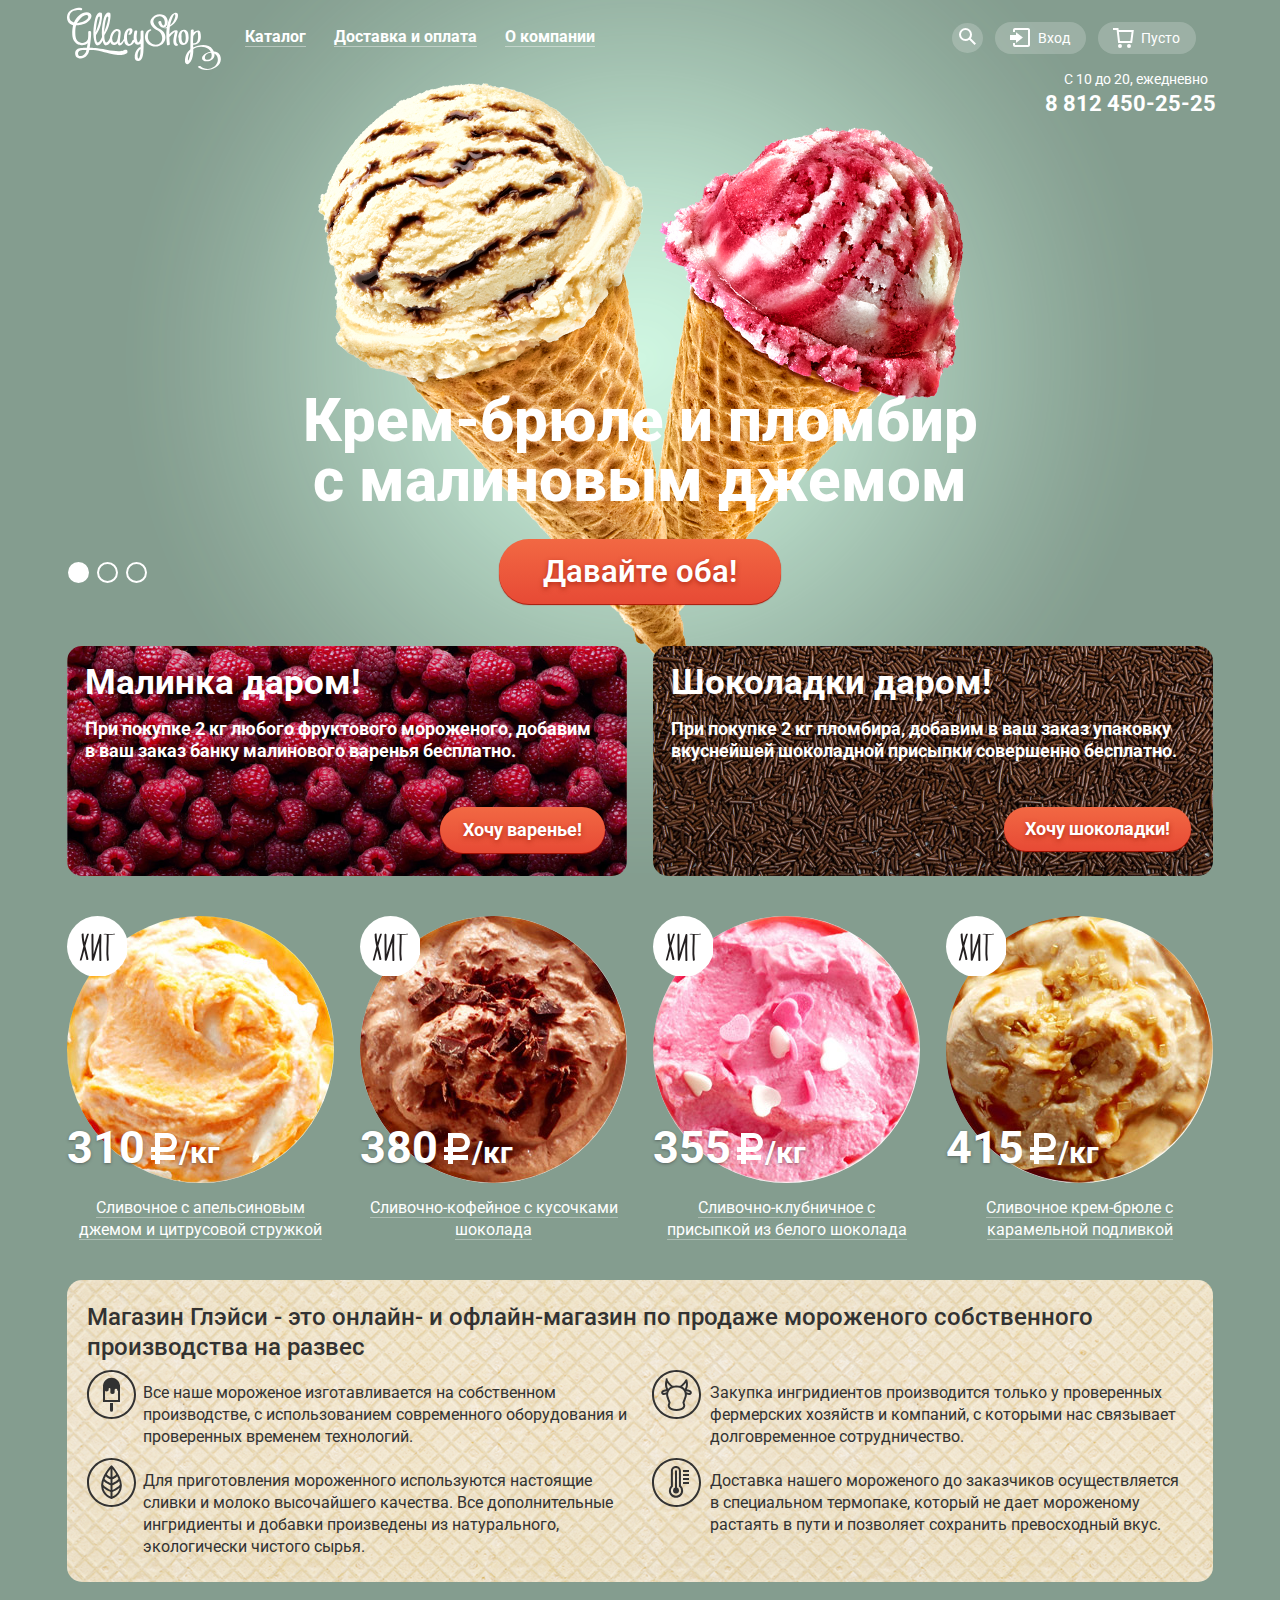
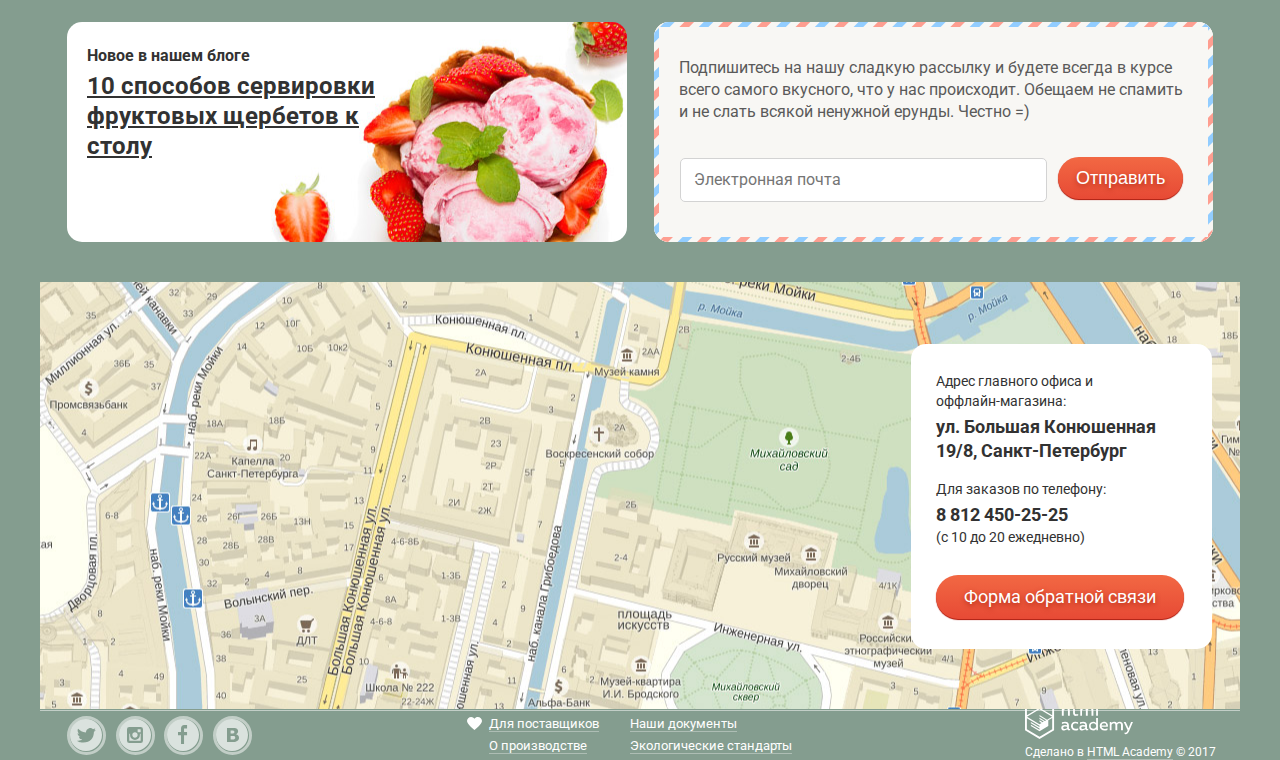
==== commit 4ef481fd: "Красивости для финальной проверки" ====
--- a/index.html
+++ b/index.html
@@ -39,7 +39,7 @@
                 <a class="menu-item-link" href="#" aria-label="Доставка и оплата"><span class="catalog-label-link">Доставка и оплата</span></a>
               </li>
               <li class="menu-item">
-                <a class="menu-item-link" href="#" aria-label="О компании"><span class="catalog-label-link">О Компании</span></a>
+                <a class="menu-item-link" href="#" aria-label="О компании"><span class="catalog-label-link">О компании</span></a>
               </li>
             </ul>
             <ul class="user-navigation">
@@ -305,4 +305,5 @@
     </script>
 
   </body>
+  <!--у меня Macbook, в ие проверить не могу-->
 </html>
--- a/css/style.css
+++ b/css/style.css
@@ -56,6 +56,7 @@
 .main-header {
   width: 1200px;
   margin: 0 auto;
+  padding: 0px 27px;
 }
 
 .main-navigation {
@@ -306,7 +307,7 @@
 
 .search-form input {
   width: 300px;
-  padding: 20px 15px;
+  padding: 10px 10px;
   border: 1px solid #d3d3d3;
   border-radius: 5px;
   font: inherit;
@@ -1189,7 +1190,7 @@
           align-items: center;
   width: 1146px;
   margin: 0 auto;
-  padding: 30px 0px 27px 0px;
+  padding: 0px 27px;
   border-top: 1px solid rgba(255,255,255,0.5);
 
   font-size: 14px;
@@ -1513,9 +1514,6 @@
   line-height: 18px;
   background-color: transparent;
   border: none;
-  -webkit-appearance: none;
-     -moz-appearance: none;
-          appearance: none;
 }
 
 .filter-sort:focus,
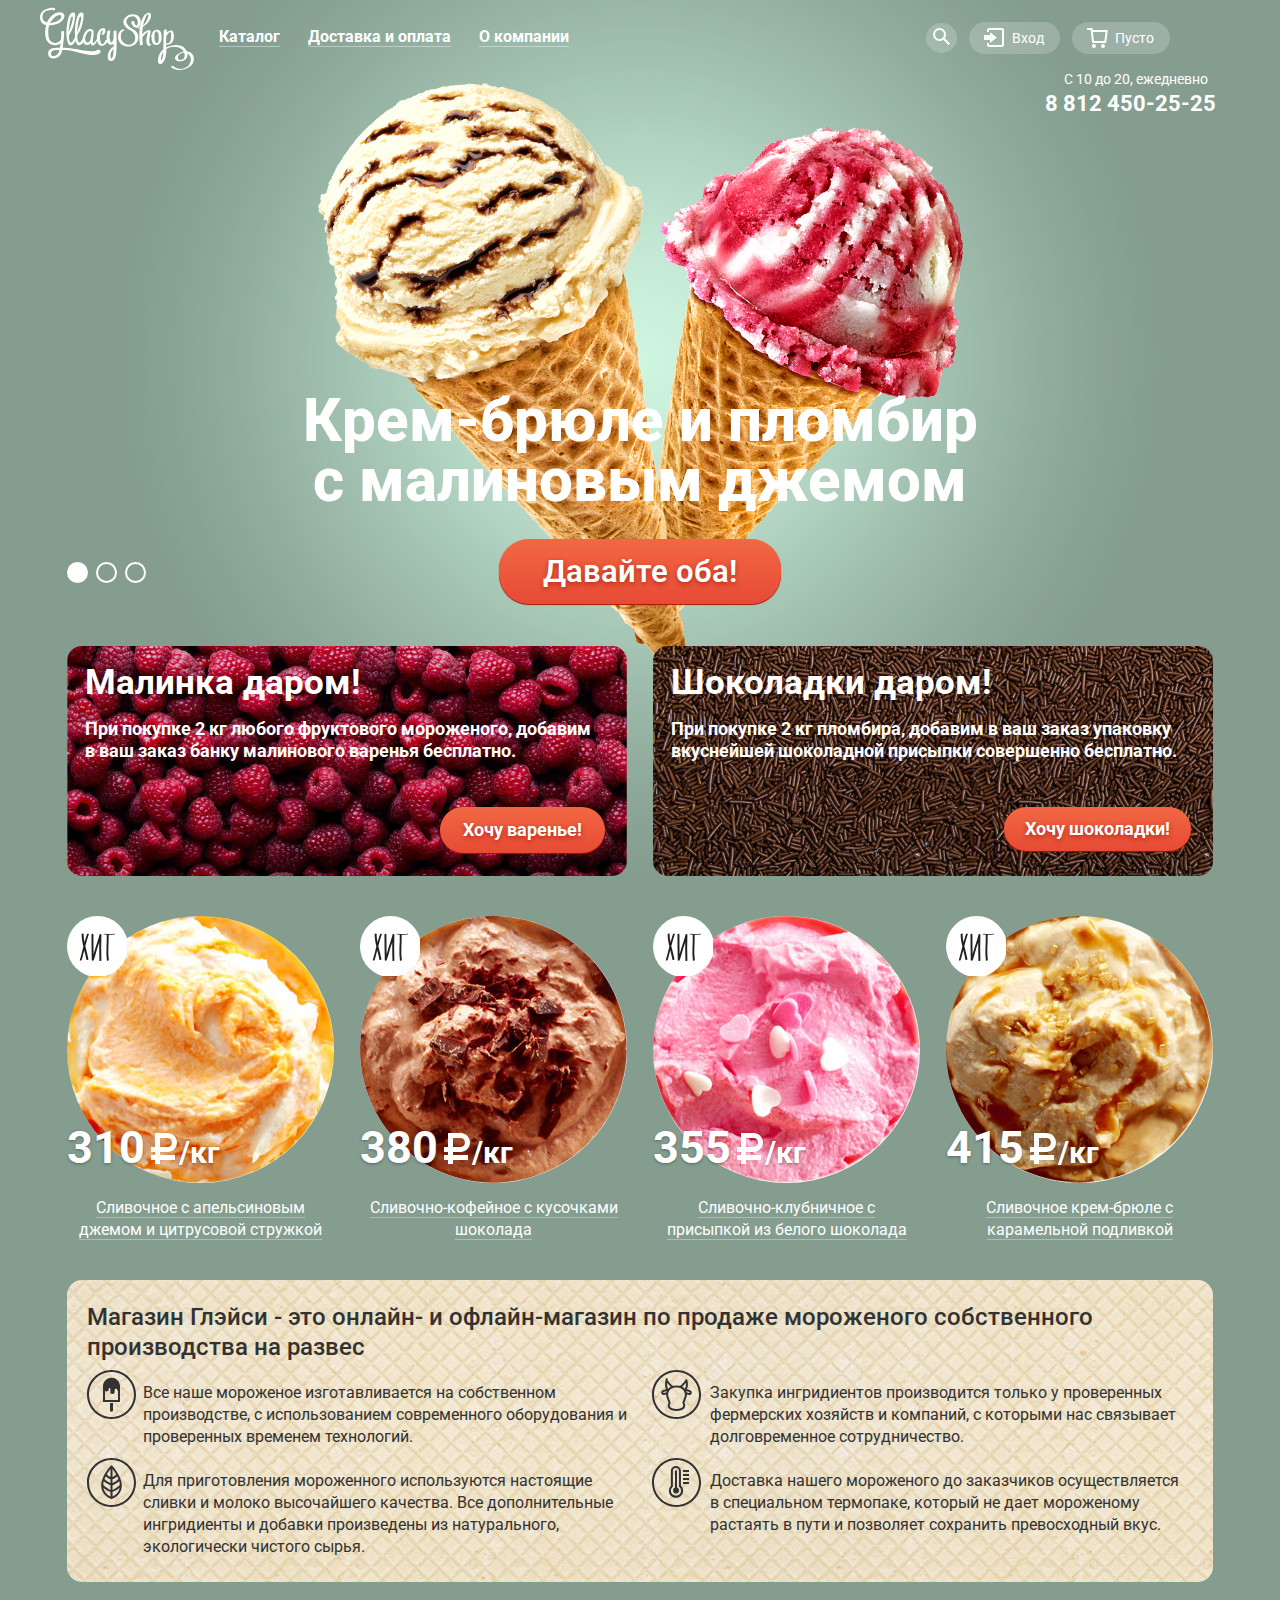
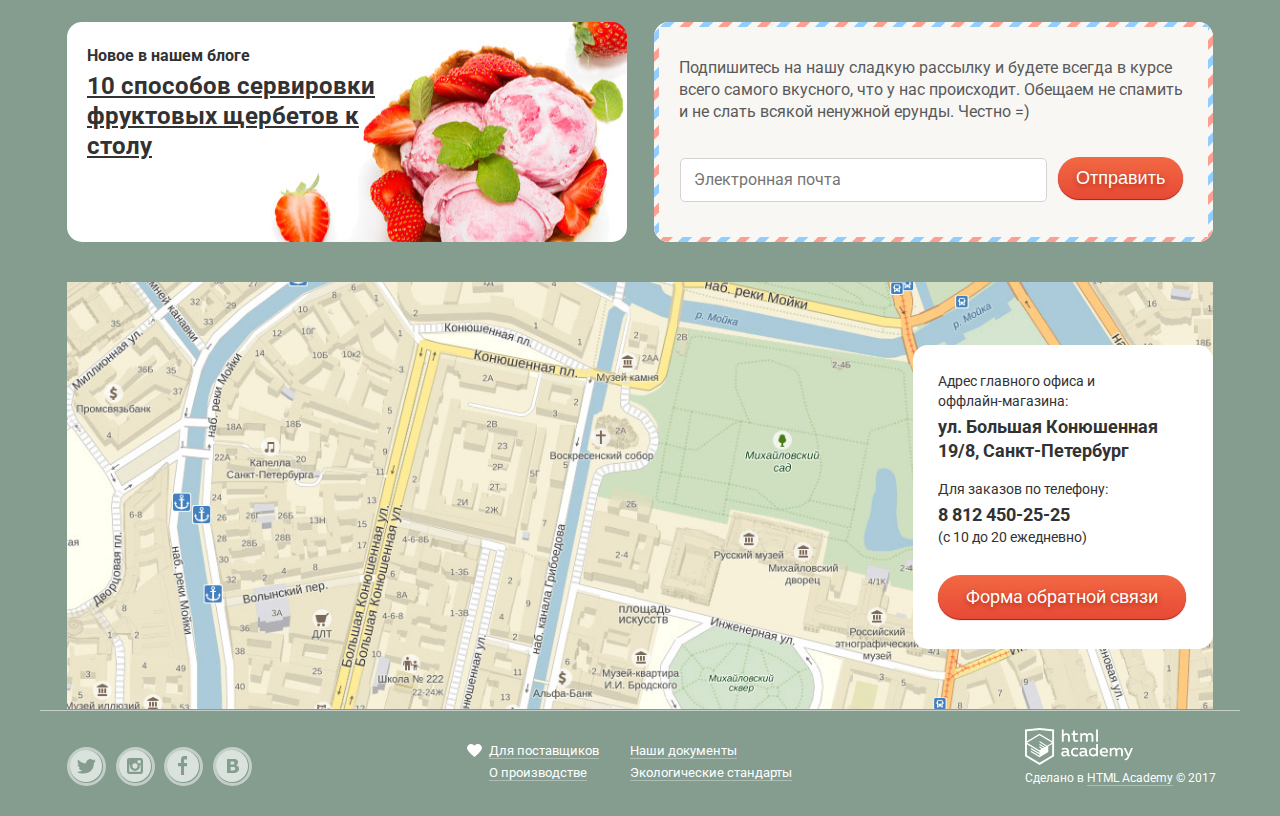
==== commit f8fbed7a: "подготовка к финалу" ====
--- a/index.html
+++ b/index.html
@@ -43,7 +43,7 @@
               </li>
             </ul>
             <ul class="user-navigation">
-              <li class="search-navigation">
+              <li class="search-navigation search-navigation-index">
                 <a class="search-button" href="#" aria-label="Поиск">
                   <p class="visually-hidden">Поиск</p>
                   <svg xmlns="http://www.w3.org/2000/svg" xmlns:xlink="http://www.w3.org/1999/xlink" width="17" height="17" viewBox="0 0 17 17">
--- a/css/style.css
+++ b/css/style.css
@@ -73,7 +73,7 @@
   -ms-flex-item-align: end;
       align-self: flex-end;
   margin-right: 10px;
-  margin-left: 27px;
+  margin-left: 0px;
   margin-bottom: 2px;
   width: 180px;
 }
@@ -242,7 +242,7 @@
 }
 
 .user-navigation>li:first-child {
-  margin-left: 22px;
+  margin-left: -4px;
 }
 
 .search-button,
@@ -304,6 +304,7 @@
   list-style: none;
   background-color: #f8f7f4;
 }
+
 
 .search-form input {
   width: 300px;
@@ -317,13 +318,13 @@
 }
 
 .search-form input:hover {
-  padding: 20px;
+  padding: 10px;
   border: 2px solid rgba(154,154,154,0.52);
   color: #323232;
 }
 
 .search-form input:focus {
-  padding: 20px;
+  padding: 10px;
   border: 2px solid rgba(46,136,228,0.52);
   сolor: #323232;
 }
@@ -700,7 +701,7 @@
   -webkit-box-pack: justify;
       -ms-flex-pack: justify;
           justify-content: space-between;
-  margin: 0;
+  margin: auto;
   padding: 0;
   margin-top: -8px;
   margin-bottom: 30px;
@@ -759,8 +760,7 @@
 }
 
 .slider {
-  width: 1105px;
-  margin: 0 auto;
+  margin: auto;
   padding: 0 20px;
   position: relative;
   padding-top: 245px;
@@ -889,6 +889,7 @@
   -webkit-box-pack: justify;
       -ms-flex-pack: justify;
           justify-content: space-between;
+  margin: auto;
   padding: 0;
   padding-top: 42px;
 
@@ -961,6 +962,7 @@
 }
 
 .hits {
+  margin: auto;
   padding-top: 40px;
   min-height: 363px;
 }
@@ -978,8 +980,8 @@
 }
 
 .about-us {
+  margin: auto;
   min-height: 256px;
-  margin: 0px;
   padding: 22px 20px;
   border-radius: 15px;
   color: #323232;
@@ -1003,6 +1005,7 @@
 }
 
 .useful-information {
+  margin: auto;
   padding: 0;
   margin: 40px 0px;
   min-height: 220px;
@@ -1123,9 +1126,9 @@
   -webkit-box-align: center;
       -ms-flex-align: center;
           align-items: center;
+  margin: auto;
   position: relative;
   height: 427px;
-  margin: 0 -27px;
   margin-bottom: 1px;
   color: #323232;
   background-color: #c7c6c5;
@@ -1137,12 +1140,12 @@
 
 .map-form {
   position: absolute;
-  top: 62px;
-  right: 28px;
-  width: 252px;
-  padding-top: 27px;
+  top: 63px;
+  right: 0px;
+  width: 253px;
+  padding-top: 26px;
   padding-left: 25px;
-  padding-right: 24px;
+  padding-right: 22px;
   border-radius: 15px;
 
   font-size: 14px;
@@ -1191,6 +1194,7 @@
   width: 1146px;
   margin: 0 auto;
   padding: 0px 27px;
+  padding-bottom: 30px;
   border-top: 1px solid rgba(255,255,255,0.5);
 
   font-size: 14px;
@@ -1207,6 +1211,7 @@
   width: 185px;
   margin: 0;
   padding: 0;
+  padding-top: 35px;
   list-style: none;
 }
 
@@ -1215,7 +1220,7 @@
   display: -ms-flexbox;
   display: flex;
   width: 345px;
-  margin-top: -10px;
+  margin-top: 18px;
   font-size: 13px;
   line-height: 18px;
   list-style: none;
@@ -1492,7 +1497,8 @@
   position: relative;
   display: inline-block;
   vertical-align: top;
-  padding: 7px 0px 7px 6px;
+  padding: 7px 0px 7px 0px;
+  width: 195px;
 
   color: #323232;
   font-size: 14px;
@@ -1507,7 +1513,7 @@
 }
 
 .filter-sort {
-  padding-right: 25px;
+  padding-right: 0px;
   color: #ffffff;
   font-size: 16px;
   font-weight: 500;
@@ -1911,17 +1917,17 @@
   position: relative;
   margin-left: 17px;
   margin-right: -193px;
-  margin-top: -12px;
+  margin-top: 22px;
 }
 
 .docs-info2-catalog {
-  margin-top: -12px;
+  margin-top: 22px;
 }
 
 .footer-copyright {
   width: 215px;
   margin-right: -27px;
-  margin-top: -10px;
+  margin-top: 16px;
 }
 
 .footer-copyright p {
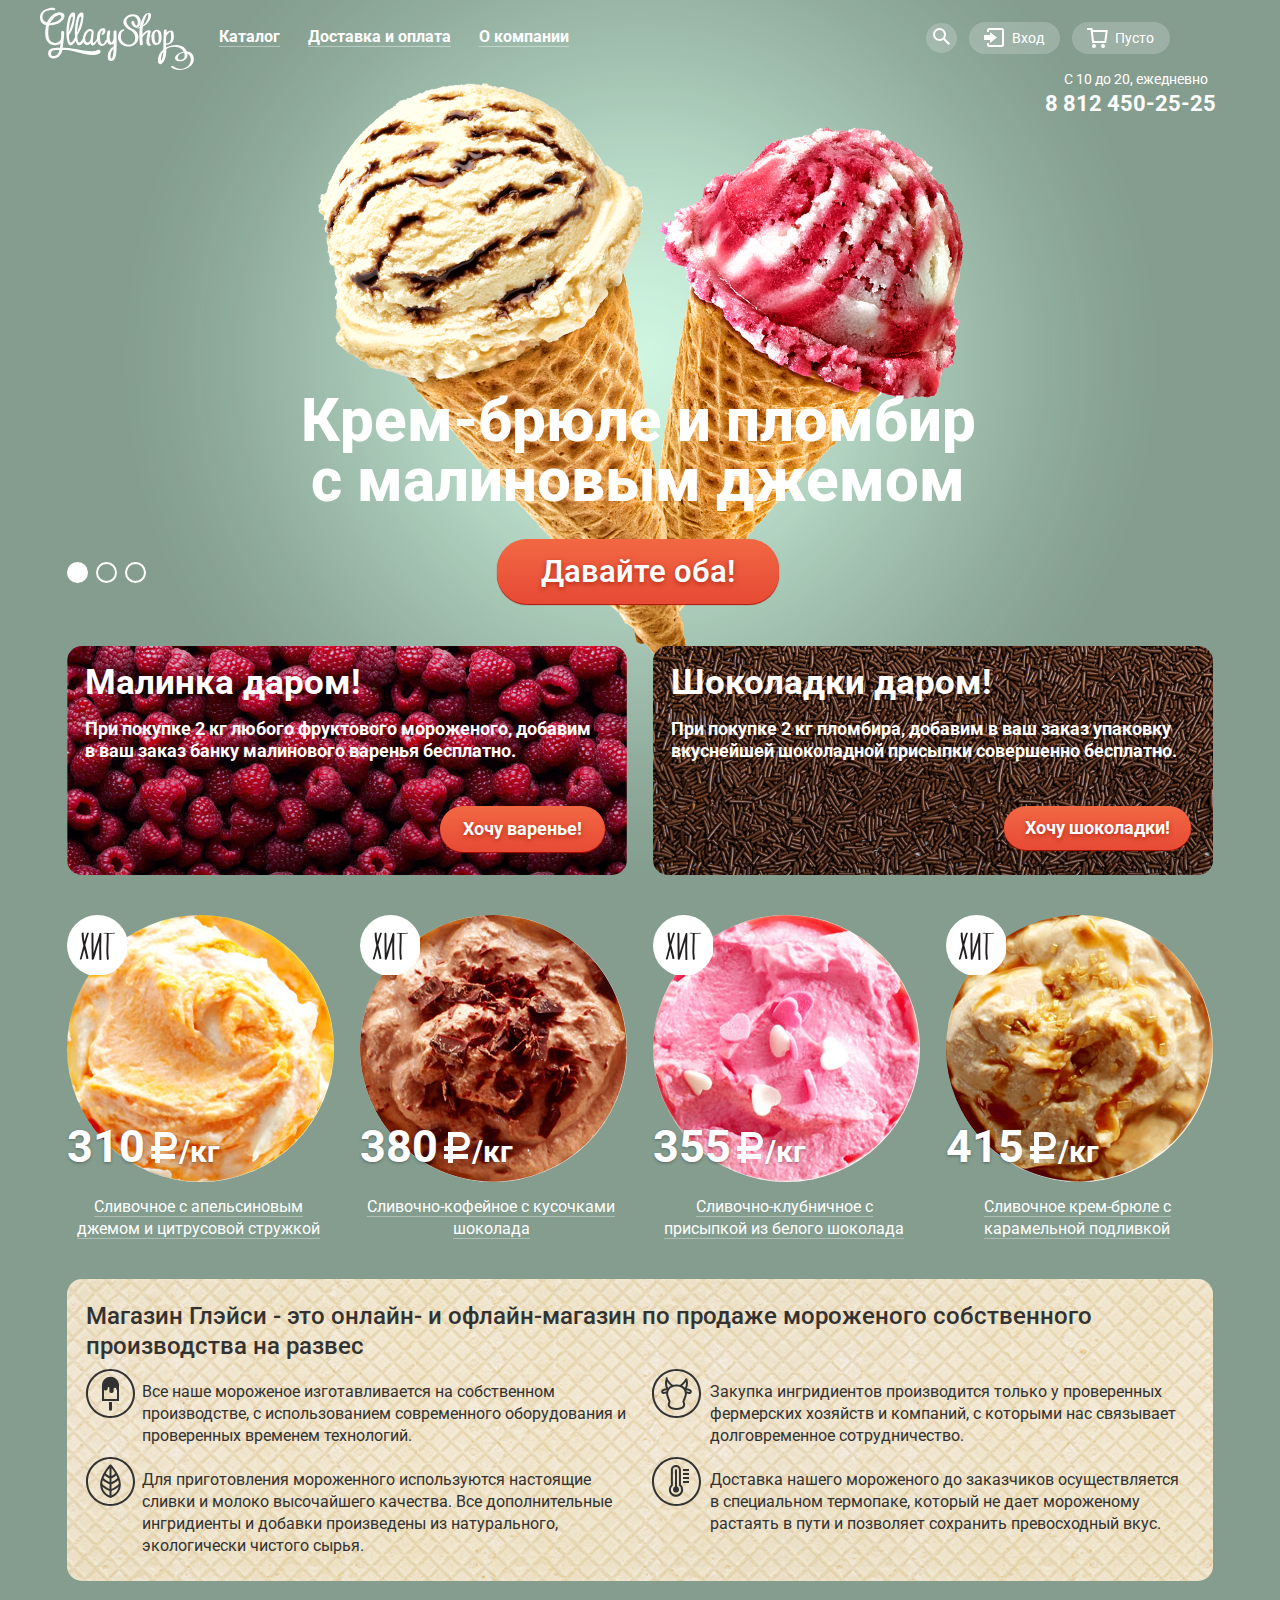
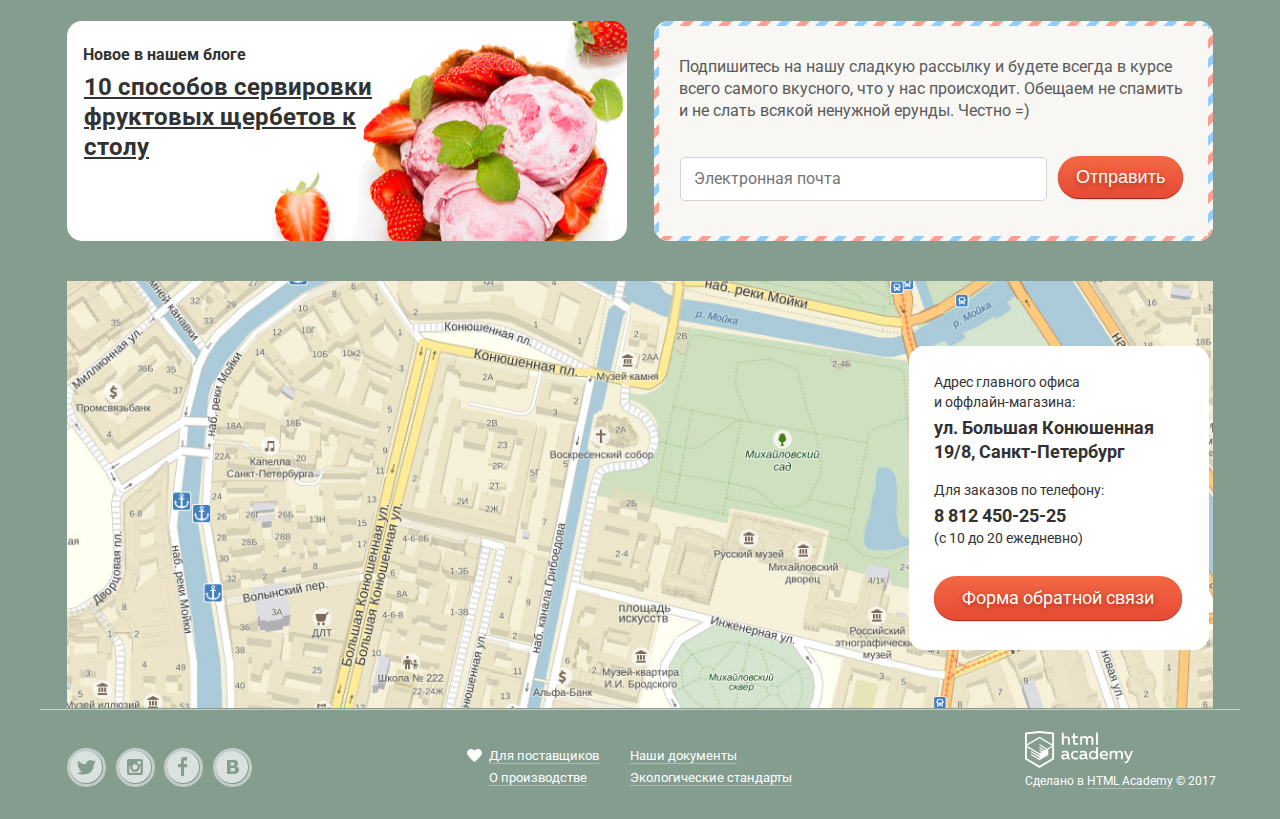
==== commit 342e4fb6: "главная граница (пиксель)" ====
--- a/index.html
+++ b/index.html
@@ -215,7 +215,7 @@
       <section class="map">
         <h2 class="visually-hidden">Как до нас добраться</h2>
         <div class="map-form">
-          <p class="map-address">Адрес главного офиса и<br>оффлайн-магазина:<br>
+          <p class="map-address">Адрес главного офиса<br>и оффлайн-магазина:<br>
             <b>ул. Большая Конюшенная<br>19/8, Санкт-Петербург</b>
           </p>
           <p class="map-contact">Для заказов по телефону:<br>
--- a/css/style.css
+++ b/css/style.css
@@ -296,7 +296,7 @@
 .search-form {
   position: absolute;
   right: 0;
-  top: 47px;
+  top: 50px;
   display: none;
   margin: 0;
   padding: 15px 15px;
@@ -420,7 +420,7 @@
 .login-form {
   position: absolute;
   right: -3px;
-  top: 45px;
+  top: 50px;
   z-index: 1;
   display: none;
   margin: 0;
@@ -701,7 +701,6 @@
   -webkit-box-pack: justify;
       -ms-flex-pack: justify;
           justify-content: space-between;
-  margin: auto;
   padding: 0;
   margin-top: -8px;
   margin-bottom: 30px;
@@ -760,8 +759,8 @@
 }
 
 .slider {
-  margin: auto;
   padding: 0 20px;
+  padding-left: 16px;
   position: relative;
   padding-top: 245px;
   text-align: center;
@@ -953,7 +952,7 @@
   -ms-flex-item-align: end;
       align-self: flex-end;
   margin-right: 22px;
-  margin-top: 45px;
+  margin-top: 44px;
   padding: 12px 23px;
 }
 
@@ -962,7 +961,6 @@
 }
 
 .hits {
-  margin: auto;
   padding-top: 40px;
   min-height: 363px;
 }
@@ -980,9 +978,8 @@
 }
 
 .about-us {
-  margin: auto;
   min-height: 256px;
-  padding: 22px 20px;
+  padding: 22px 19px;
   border-radius: 15px;
   color: #323232;
   background-color: #f1e8d5;
@@ -1005,7 +1002,6 @@
 }
 
 .useful-information {
-  margin: auto;
   padding: 0;
   margin: 40px 0px;
   min-height: 220px;
@@ -1030,7 +1026,6 @@
 }
 
 .blog-news {
-  margin-right: auto;
   color: #323232;
   background-color: #ffffff;
   background-image: url("../img/strawberry.jpg");
@@ -1042,7 +1037,7 @@
 .blog-news h3 {
   margin: 0;
   margin-top: 23px;
-  margin-left: 20px;
+  margin-left: 16px;
   font-size: 16px;
   line-height: 22px;
 }
@@ -1050,8 +1045,8 @@
 .more-information {
   display: block;
   width: 52%;
-  margin-left: 20px;
-  margin-top: 4px;
+  margin-left: 17px;
+  margin-top: 6px;
   font-size: 24px;
   line-height: 30px;
   color: #323232;
@@ -1140,8 +1135,8 @@
 
 .map-form {
   position: absolute;
-  top: 63px;
-  right: 0px;
+  top: 65px;
+  right: 4px;
   width: 253px;
   padding-top: 26px;
   padding-left: 25px;
@@ -1220,7 +1215,7 @@
   display: -ms-flexbox;
   display: flex;
   width: 345px;
-  margin-top: 18px;
+  margin-top: 27px;
   font-size: 13px;
   line-height: 18px;
   list-style: none;
@@ -1927,7 +1922,7 @@
 .footer-copyright {
   width: 215px;
   margin-right: -27px;
-  margin-top: 16px;
+  margin-top: 20px;
 }
 
 .footer-copyright p {
@@ -2066,7 +2061,7 @@
 .catalog-item-name {
   margin: 0;
   min-height: 45px;
-  padding-left: 7px;
+  padding-left: 2px;
   padding-right: 7px;
   text-align: center;
   z-index: 9;
